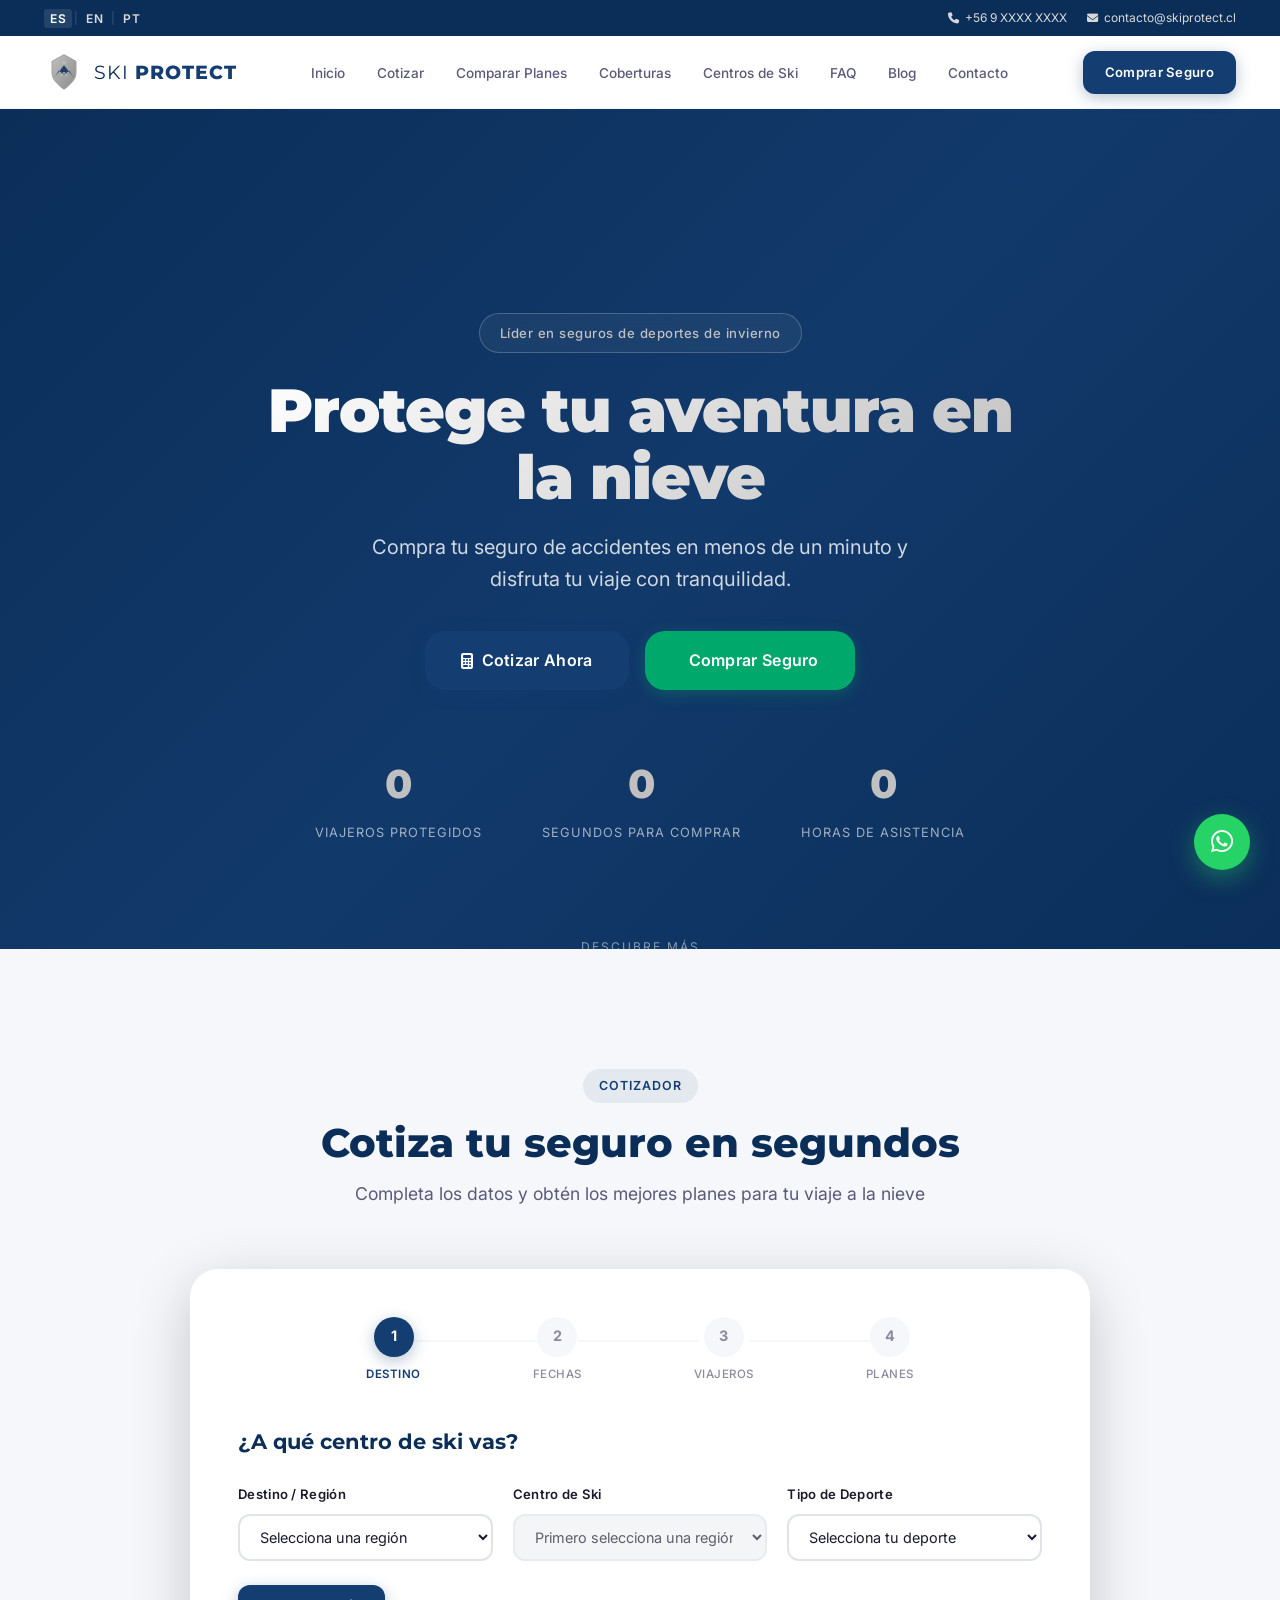
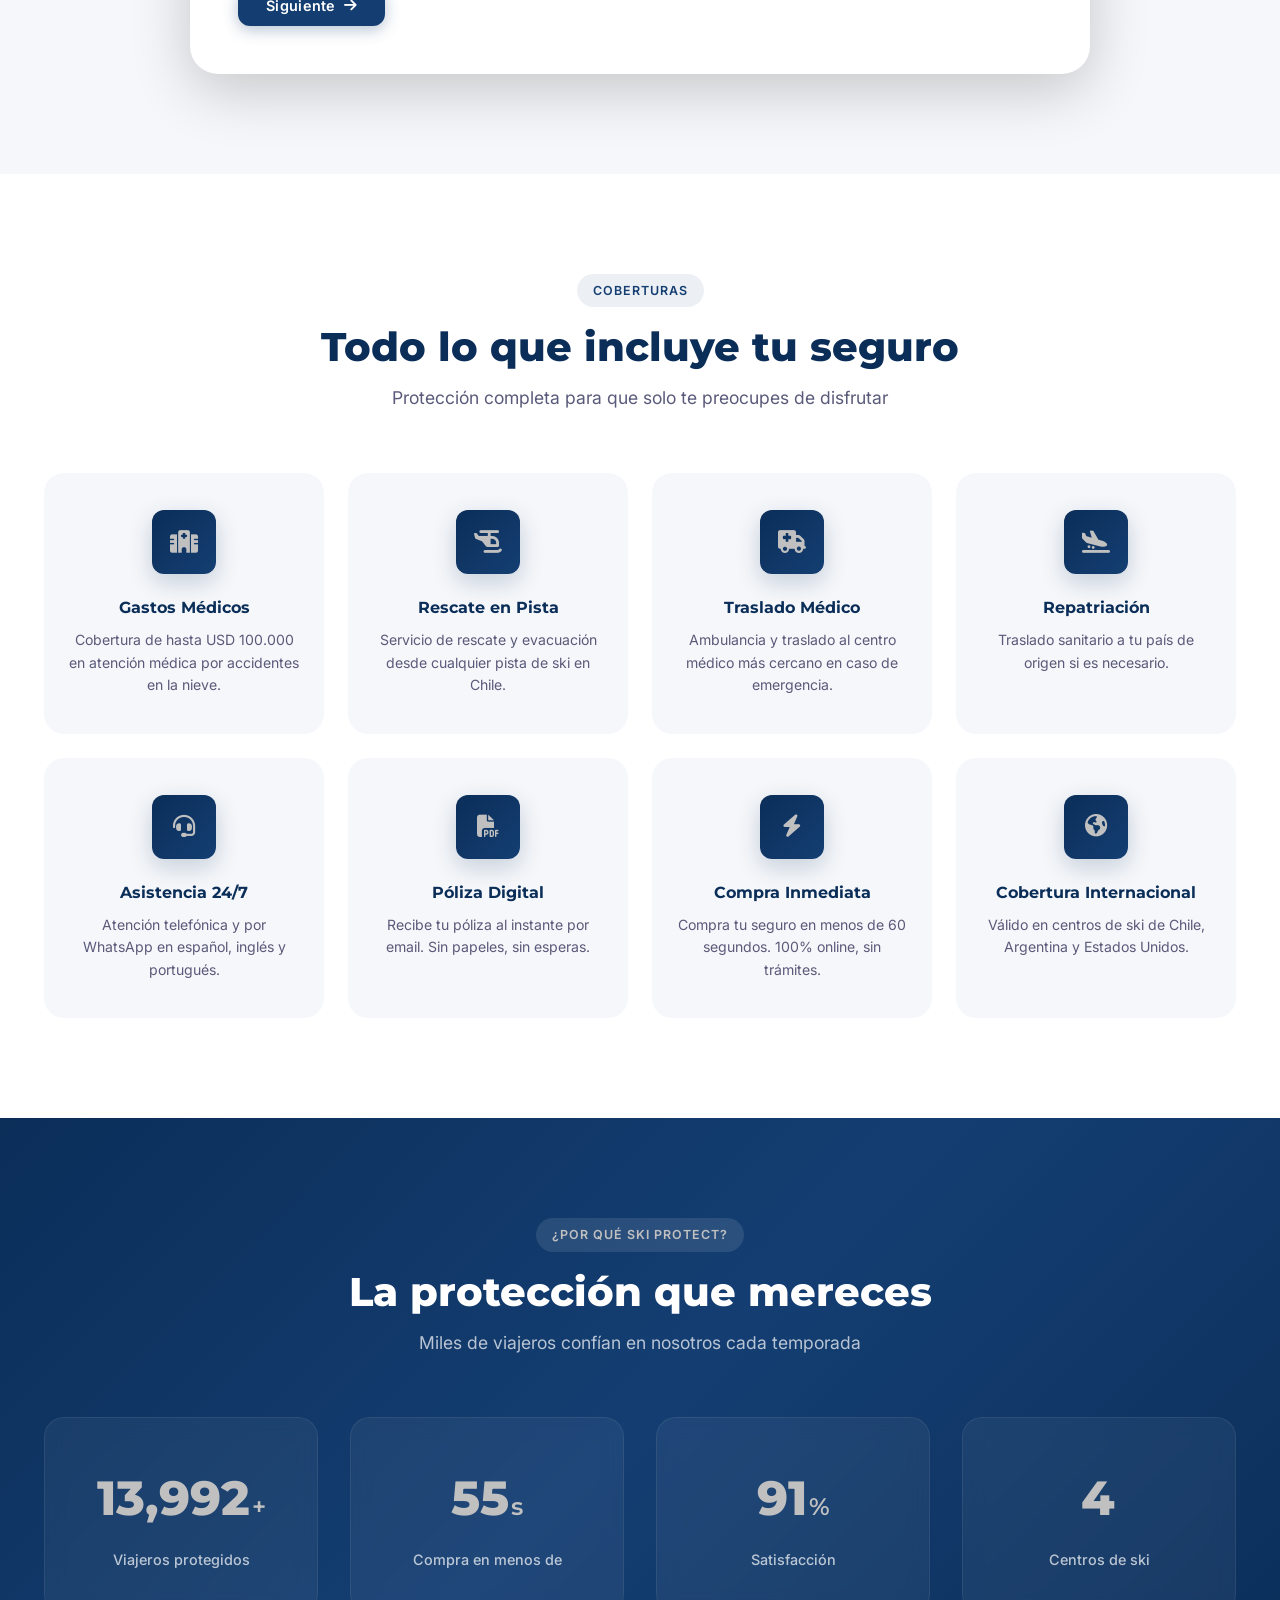
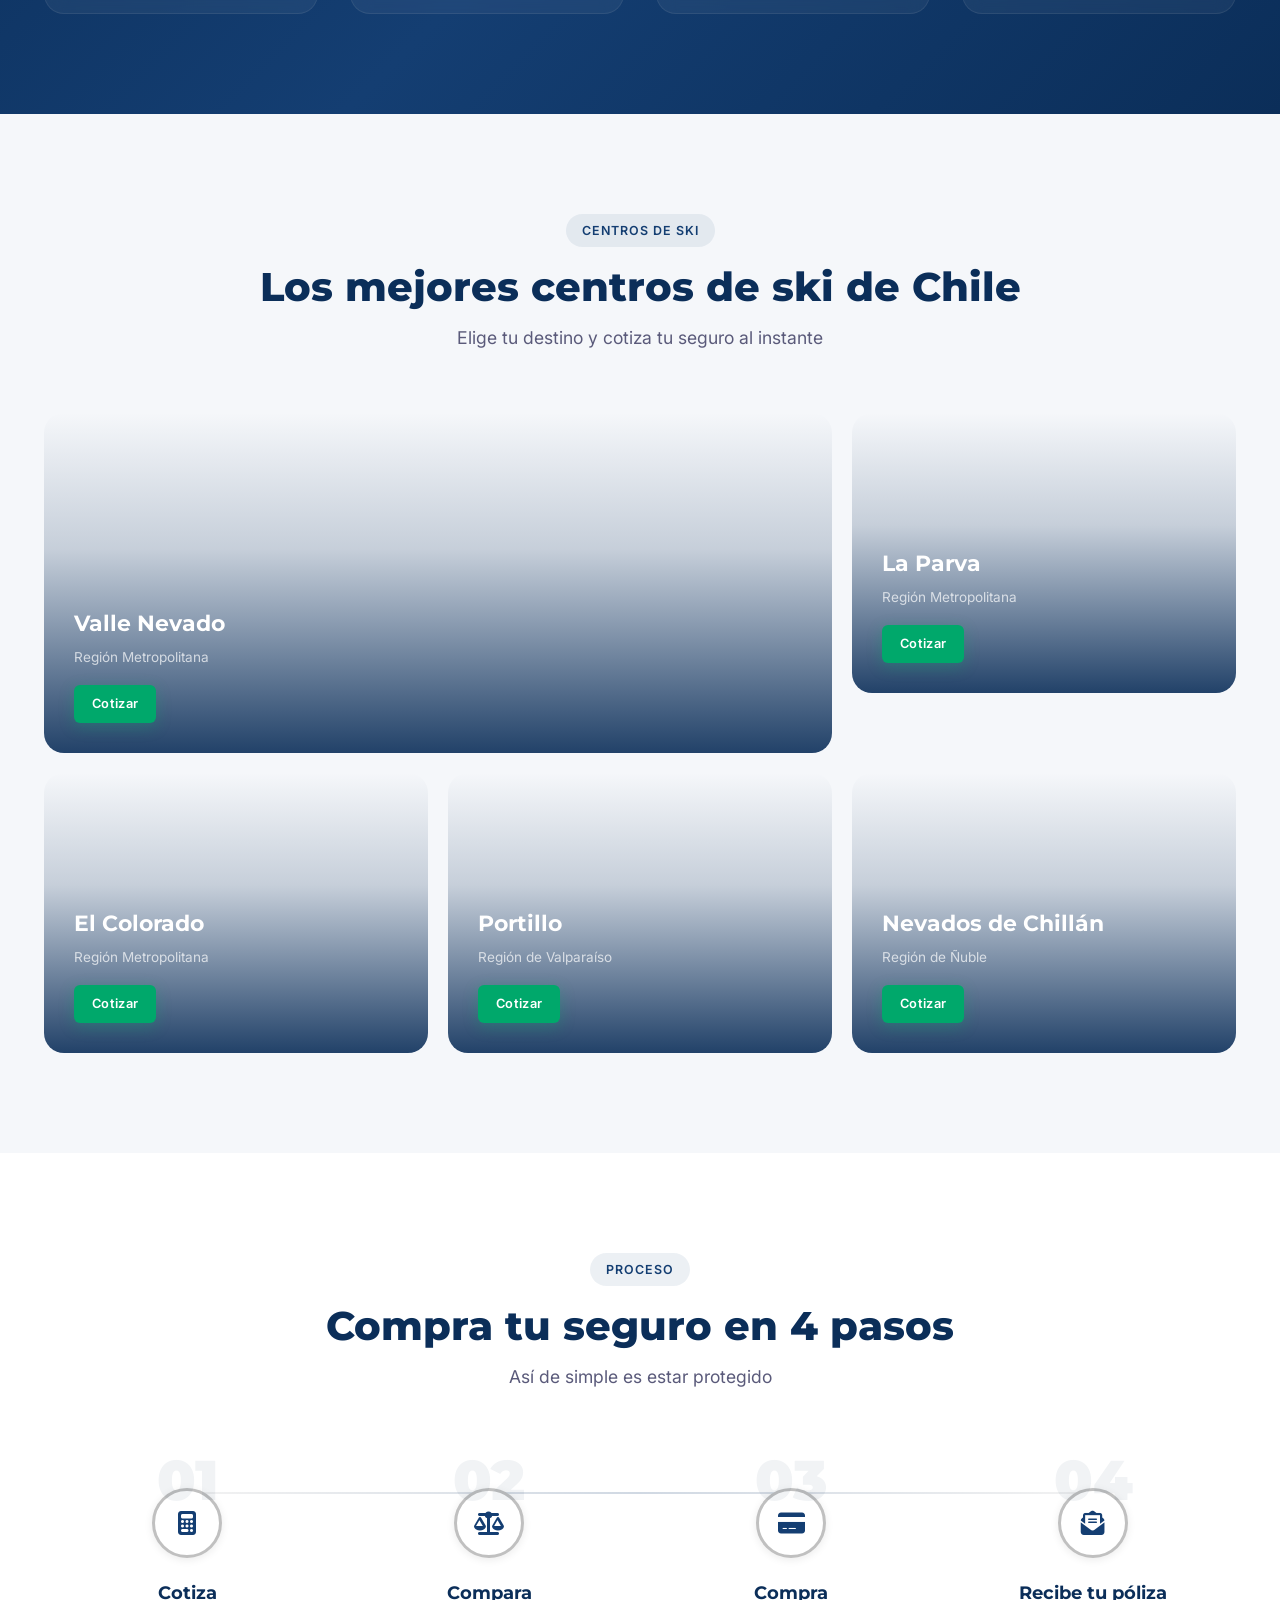
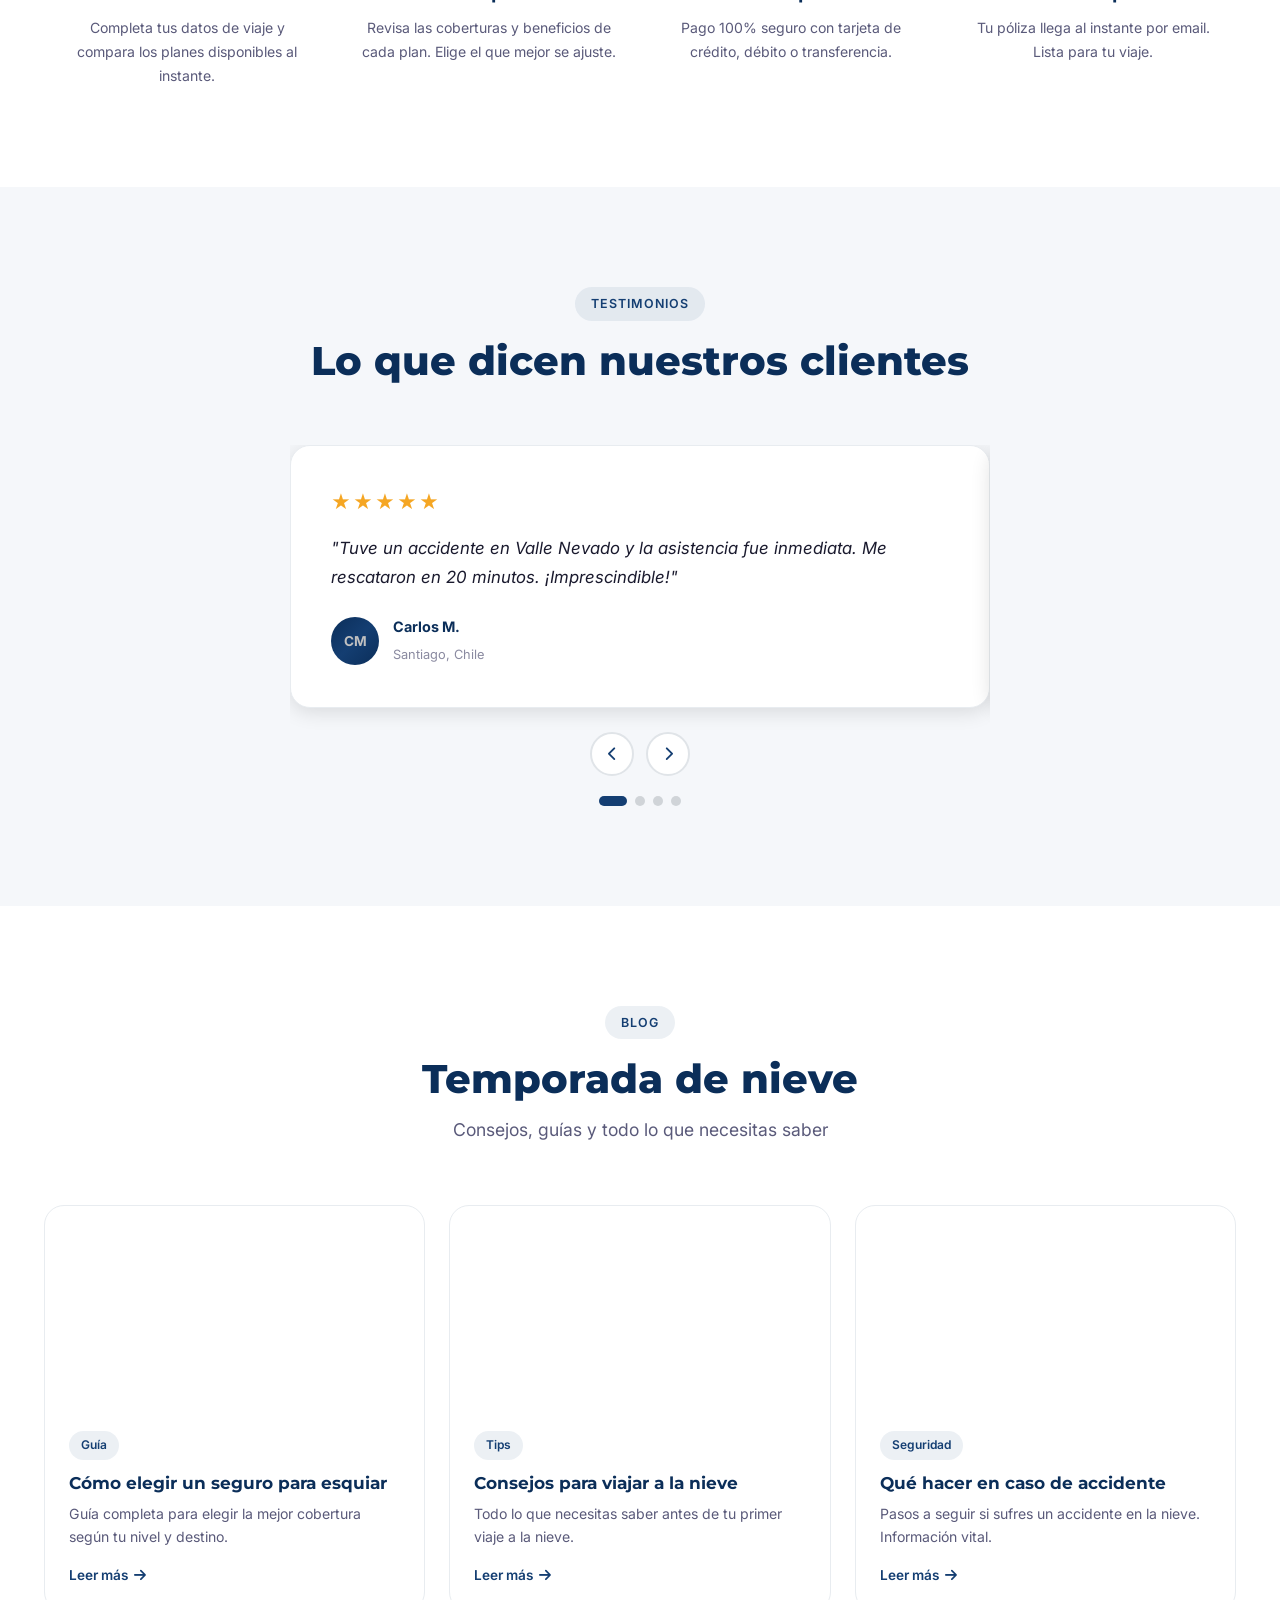
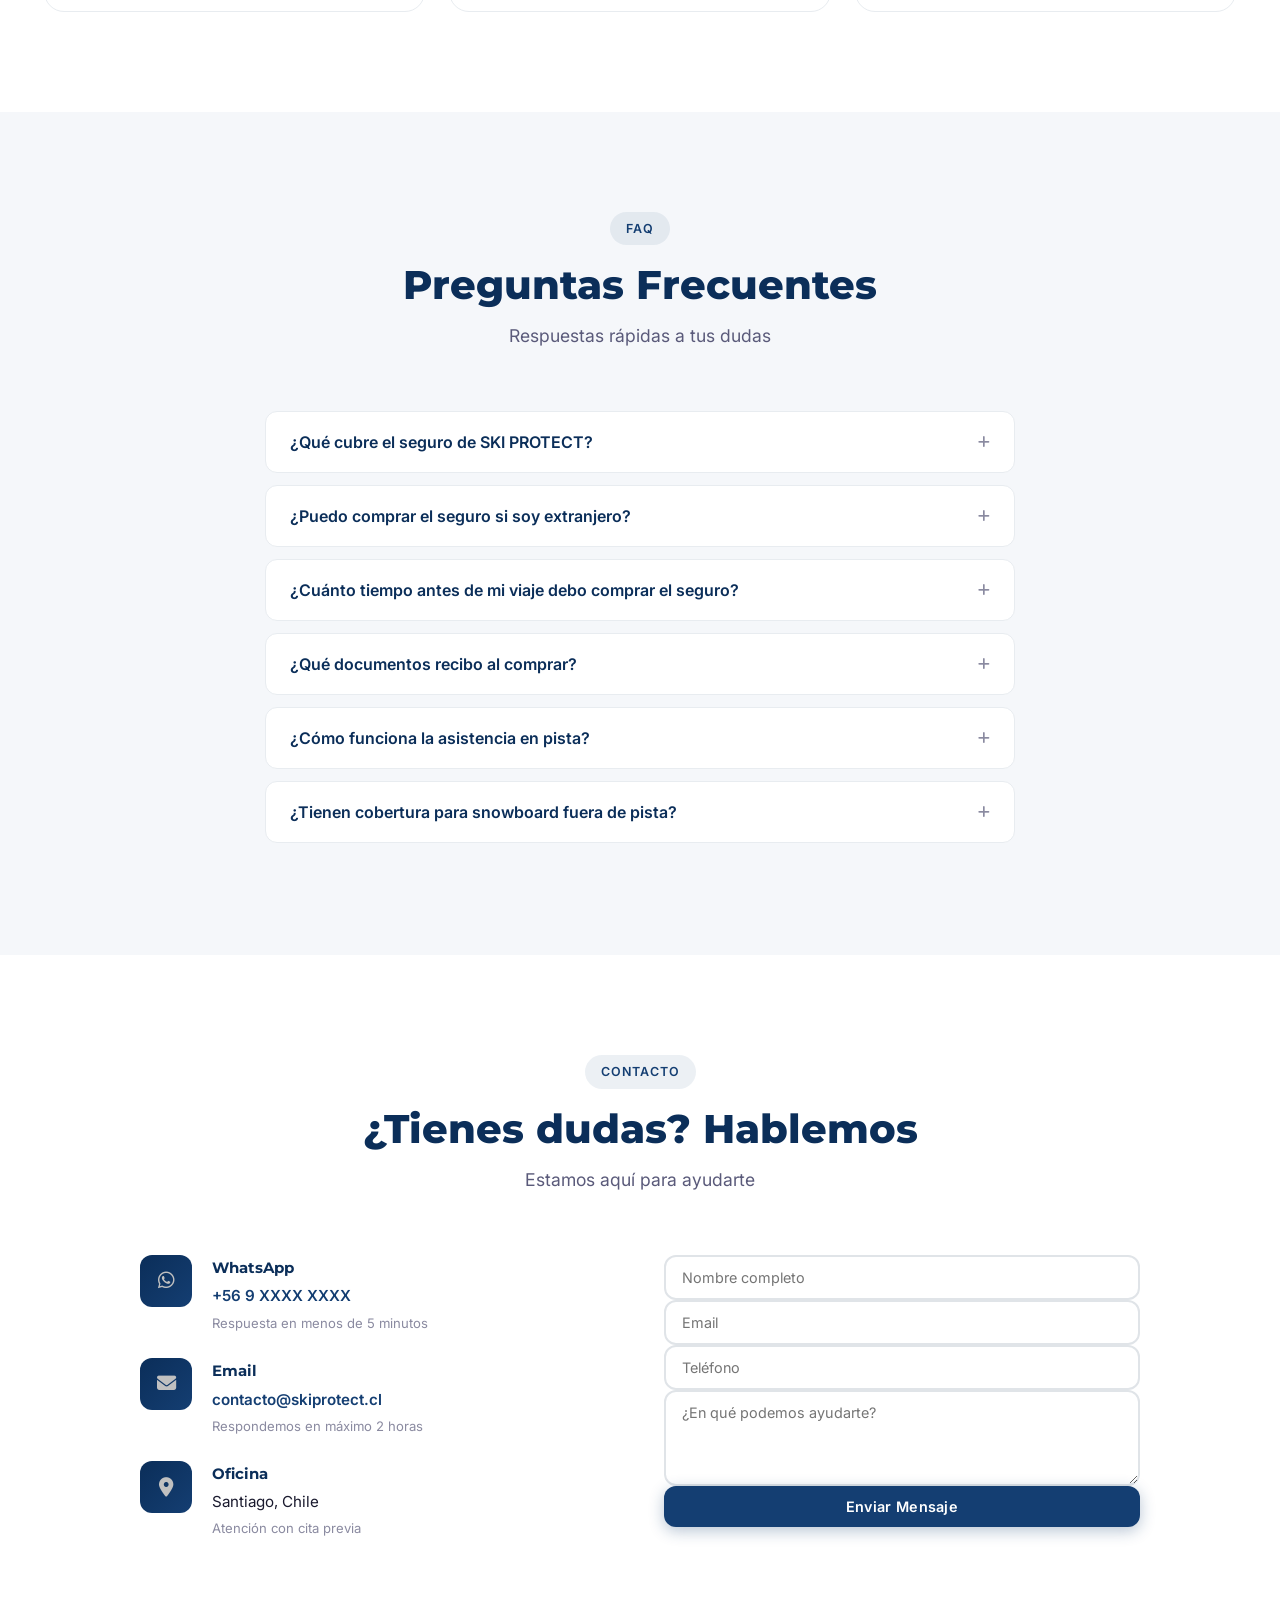
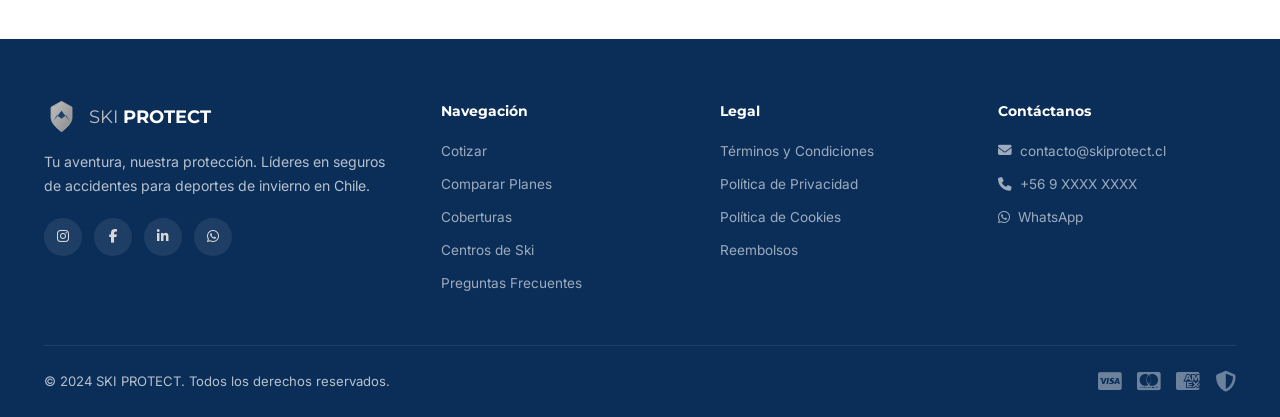
==== index.html @ bd0f8fd2 "SKI PROTECT - Sitio completo inicial" ====
<!DOCTYPE html>
<html lang="es">
<head>
    <meta charset="UTF-8">
    <meta name="viewport" content="width=device-width, initial-scale=1.0">
    <meta name="description" content="SKI PROTECT - Seguros de accidentes para deportes de invierno en Chile. Protege tu aventura en la nieve con la mejor cobertura. Compra en menos de un minuto.">
    <meta name="keywords" content="seguro ski chile, seguro deportes invierno, seguro valle nevado, seguro la parva, seguro portillo, snow insurance chile, ski insurance chile, travel insurance chile">
    <meta name="author" content="SKI PROTECT">
    <meta name="robots" content="index, follow">
    <meta property="og:title" content="SKI PROTECT - Seguros de Accidentes para Deportes de Invierno">
    <meta property="og:description" content="Compra tu seguro de accidentes en menos de un minuto. Cobertura internacional 24/7.">
    <meta property="og:type" content="website">
    <meta property="og:locale" content="es_CL">
    <meta name="twitter:card" content="summary_large_image">
    <title>SKI PROTECT | Seguros de Accidentes para Deportes de Invierno en Chile</title>
    <link rel="stylesheet" href="assets/css/style.css">
    <link rel="preconnect" href="https://fonts.googleapis.com">
    <link rel="preconnect" href="https://fonts.gstatic.com" crossorigin>
    <link href="https://fonts.googleapis.com/css2?family=Inter:wght@300;400;500;600;700;800;900&family=Montserrat:wght@400;500;600;700;800;900&display=swap" rel="stylesheet">
    <link rel="stylesheet" href="https://cdnjs.cloudflare.com/ajax/libs/font-awesome/6.4.0/css/all.min.css">
    <link rel="icon" type="image/svg+xml" href="assets/img/favicon.svg">
    <script type="application/ld+json">
    {
        "@context": "https://schema.org",
        "@type": "Organization",
        "name": "SKI PROTECT",
        "url": "https://skiprotect.cl",
        "logo": "https://skiprotect.cl/assets/img/logo.svg",
        "description": "Seguros de accidentes para deportes de invierno en Chile",
        "address": {
            "@type": "PostalAddress",
            "addressLocality": "Santiago",
            "addressCountry": "CL"
        },
        "contactPoint": {
            "@type": "ContactPoint",
            "telephone": "+56-9-XXXX-XXXX",
            "contactType": "customer service",
            "availableLanguage": ["Spanish", "English", "Portuguese"]
        }
    }
    </script>
</head>
<body>
    <!-- Language Selector -->
    <div class="lang-bar">
        <div class="container">
            <div class="lang-selector">
                <button class="lang-btn active" data-lang="es">ES</button>
                <span class="lang-divider">|</span>
                <button class="lang-btn" data-lang="en">EN</button>
                <span class="lang-divider">|</span>
                <button class="lang-btn" data-lang="pt">PT</button>
            </div>
            <div class="lang-bar-contact">
                <a href="tel:+569XXXXXXXX"><i class="fas fa-phone"></i> +56 9 XXXX XXXX</a>
                <a href="mailto:contacto@skiprotect.cl"><i class="fas fa-envelope"></i> contacto@skiprotect.cl</a>
            </div>
        </div>
    </div>

    <!-- Navigation -->
    <nav class="navbar" id="navbar">
        <div class="container nav-container">
            <a href="#home" class="nav-logo">
                <svg class="logo-icon" viewBox="0 0 60 60" width="40" height="40">
                    <defs>
                        <linearGradient id="shieldGrad" x1="0%" y1="0%" x2="100%" y2="100%">
                            <stop offset="0%" style="stop-color:#C0C0C0;stop-opacity:1"/>
                            <stop offset="100%" style="stop-color:#8A8A8A;stop-opacity:1"/>
                        </linearGradient>
                        <linearGradient id="mountainGrad" x1="0%" y1="100%" x2="0%" y2="0%">
                            <stop offset="0%" style="stop-color:#143E72;stop-opacity:1"/>
                            <stop offset="100%" style="stop-color:#0B2E59;stop-opacity:1"/>
                        </linearGradient>
                    </defs>
                    <path d="M30 4 L48 14 L48 32 C48 44 30 56 30 56 C30 56 12 44 12 32 L12 14 Z" fill="url(#shieldGrad)" stroke="#A0A0A0" stroke-width="1.5"/>
                    <path d="M16 38 L30 20 L44 38 L38 28 L30 34 L22 28 Z" fill="url(#mountainGrad)" opacity="0.9"/>
                    <path d="M26 36 L30 30 L34 36" fill="none" stroke="#C0C0C0" stroke-width="1.5" stroke-linecap="round"/>
                    <circle cx="30" cy="16" r="2.5" fill="#C0C0C0" opacity="0.8"/>
                </svg>
                <span class="logo-text">SKI <strong>PROTECT</strong></span>
            </a>
            <ul class="nav-links" id="navLinks">
                <li><a href="#home" class="nav-link active">Inicio</a></li>
                <li><a href="#cotizar" class="nav-link">Cotizar</a></li>
                <li><a href="#planes" class="nav-link">Comparar Planes</a></li>
                <li><a href="#coberturas" class="nav-link">Coberturas</a></li>
                <li><a href="#centros" class="nav-link">Centros de Ski</a></li>
                <li><a href="#faq" class="nav-link">FAQ</a></li>
                <li><a href="#blog" class="nav-link">Blog</a></li>
                <li><a href="#contacto" class="nav-link">Contacto</a></li>
            </ul>
            <a href="#cotizar" class="btn btn-primary btn-nav-cta">Comprar Seguro</a>
            <button class="mobile-toggle" id="mobileToggle" aria-label="Menú">
                <span></span><span></span><span></span>
            </button>
        </div>
    </nav>

    <!-- Hero Section -->
    <section id="home" class="hero">
        <video class="hero-video" autoplay muted loop playsinline poster="assets/img/hero-poster.jpg">
            <source src="assets/img/hero-skiing.mp4" type="video/mp4">
        </video>
        <div class="hero-overlay"></div>
        <div class="hero-content">
            <div class="container">
                <span class="hero-badge" data-translate="hero-badge">Líder en seguros de deportes de invierno</span>
                <h1 class="hero-title" data-translate="hero-title">Protege tu aventura en la nieve</h1>
                <p class="hero-subtitle" data-translate="hero-subtitle">Compra tu seguro de accidentes en menos de un minuto y disfruta tu viaje con tranquilidad.</p>
                <div class="hero-cta">
                    <a href="#cotizar" class="btn btn-primary btn-lg">
                        <i class="fas fa-calculator"></i> Cotizar Ahora
                    </a>
                    <a href="#cotizar" class="btn btn-accent btn-lg">
                        <i class="fas fa-shield-haltered"></i> Comprar Seguro
                    </a>
                </div>
                <div class="hero-stats">
                    <div class="hero-stat">
                        <span class="stat-number" data-count="15000">0</span>
                        <span class="stat-label">Viajeros protegidos</span>
                    </div>
                    <div class="hero-stat">
                        <span class="stat-number" data-count="60">0</span>
                        <span class="stat-label">Segundos para comprar</span>
                    </div>
                    <div class="hero-stat">
                        <span class="stat-number" data-count="24">0</span>
                        <span class="stat-label">Horas de asistencia</span>
                    </div>
                </div>
            </div>
        </div>
        <div class="hero-scroll">
            <span>Descubre más</span>
            <i class="fas fa-chevron-down"></i>
        </div>
    </section>

    <!-- Cotizador Section -->
    <section id="cotizar" class="section cotizador-section">
        <div class="container">
            <div class="section-header">
                <span class="section-badge" data-translate="cotizar-badge">Cotizador</span>
                <h2 class="section-title" data-translate="cotizar-title">Cotiza tu seguro en segundos</h2>
                <p class="section-subtitle" data-translate="cotizar-subtitle">Completa los datos y obtén los mejores planes para tu viaje a la nieve</p>
            </div>
            <div class="cotizador-card">
                <div class="cotizador-progress">
                    <div class="progress-step active" data-step="1">
                        <span class="step-number">1</span>
                        <span class="step-label">Destino</span>
                    </div>
                    <div class="progress-line"></div>
                    <div class="progress-step" data-step="2">
                        <span class="step-number">2</span>
                        <span class="step-label">Fechas</span>
                    </div>
                    <div class="progress-line"></div>
                    <div class="progress-step" data-step="3">
                        <span class="step-number">3</span>
                        <span class="step-label">Viajeros</span>
                    </div>
                    <div class="progress-line"></div>
                    <div class="progress-step" data-step="4">
                        <span class="step-number">4</span>
                        <span class="step-label">Planes</span>
                    </div>
                </div>
                <form id="cotizadorForm" class="cotizador-form">
                    <!-- Step 1: Destino -->
                    <div class="form-step active" id="step1">
                        <h3>¿A qué centro de ski vas?</h3>
                        <div class="form-grid">
                            <div class="form-group">
                                <label>Destino / Región</label>
                                <select id="destino" required>
                                    <option value="">Selecciona una región</option>
                                    <option value="metropolitana">Región Metropolitana</option>
                                    <option value="valparaiso">Región de Valparaíso</option>
                                    <option value="nuble">Región de Ñuble</option>
                                    <option value="araucania">Región de La Araucanía</option>
                                </select>
                            </div>
                            <div class="form-group">
                                <label>Centro de Ski</label>
                                <select id="centroSki" required disabled>
                                    <option value="">Primero selecciona una región</option>
                                </select>
                            </div>
                            <div class="form-group">
                                <label>Tipo de Deporte</label>
                                <select id="deporte" required>
                                    <option value="">Selecciona tu deporte</option>
                                    <option value="esqui">Esquí</option>
                                    <option value="snowboard">Snowboard</option>
                                    <option value="esqui-travesia">Esquí de Travesía</option>
                                    <option value="moto-nieve">Moto de Nieve</option>
                                    <option value="trineo">Trineo</option>
                                    <option value="senderismo-nieve">Senderismo en Nieve</option>
                                </select>
                            </div>
                        </div>
                        <button type="button" class="btn btn-primary form-next" data-next="2">Siguiente <i class="fas fa-arrow-right"></i></button>
                    </div>
                    <!-- Step 2: Fechas -->
                    <div class="form-step" id="step2">
                        <h3>¿Cuándo viajas?</h3>
                        <div class="form-grid">
                            <div class="form-group">
                                <label>Fecha de Inicio</label>
                                <input type="date" id="fechaInicio" required min="">
                            </div>
                            <div class="form-group">
                                <label>Fecha de Término</label>
                                <input type="date" id="fechaTermino" required min="">
                            </div>
                        </div>
                        <div class="form-buttons">
                            <button type="button" class="btn btn-outline form-prev" data-prev="1"><i class="fas fa-arrow-left"></i> Anterior</button>
                            <button type="button" class="btn btn-primary form-next" data-next="3">Siguiente <i class="fas fa-arrow-right"></i></button>
                        </div>
                    </div>
                    <!-- Step 3: Viajeros -->
                    <div class="form-step" id="step3">
                        <h3>¿Quiénes viajan?</h3>
                        <div class="form-grid">
                            <div class="form-group">
                                <label>Cantidad de Viajeros</label>
                                <select id="cantidadViajeros" required>
                                    <option value="">Selecciona</option>
                                    <option value="1">1 viajero</option>
                                    <option value="2">2 viajeros</option>
                                    <option value="3">3 viajeros</option>
                                    <option value="4">4 viajeros</option>
                                    <option value="5">5 viajeros</option>
                                </select>
                            </div>
                            <div class="form-group">
                                <label>Edad del viajero principal</label>
                                <input type="number" id="edad" min="1" max="99" placeholder="Ej: 35" required>
                            </div>
                            <div class="form-group">
                                <label>Nacionalidad</label>
                                <select id="nacionalidad" required>
                                    <option value="">Selecciona</option>
                                    <option value="chilena">Chilena</option>
                                    <option value="argentina">Argentina</option>
                                    <option value="brasilena">Brasileña</option>
                                    <option value="uruguaya">Uruguaya</option>
                                    <option value="peruana">Peruana</option>
                                    <option value="colombiana">Colombiana</option>
                                    <option value="estadounidense">Estadounidense</option>
                                    <option value="europea">Europea</option>
                                    <option value="otra">Otra</option>
                                </select>
                            </div>
                        </div>
                        <div class="form-buttons">
                            <button type="button" class="btn btn-outline form-prev" data-prev="2"><i class="fas fa-arrow-left"></i> Anterior</button>
                            <button type="button" class="btn btn-accent form-next" data-next="4" id="verPlanes">Ver Planes <i class="fas fa-search"></i></button>
                        </div>
                    </div>
                    <!-- Step 4: Resultados -->
                    <div class="form-step" id="step4">
                        <h3>Planes Disponibles</h3>
                        <div class="planes-grid" id="planesGrid">
                            <!-- Plan Básico -->
                            <div class="plan-card">
                                <div class="plan-header">
                                    <h4>Plan Básico</h4>
                                    <span class="plan-provider">Qualitas Assistance</span>
                                </div>
                                <div class="plan-price">
                                    <span class="price-amount">USD 45</span>
                                    <span class="price-period">/ persona</span>
                                </div>
                                <ul class="plan-features">
                                    <li><i class="fas fa-check"></i> Gastos médicos USD 15.000</li>
                                    <li><i class="fas fa-check"></i> Rescate en pista</li>
                                    <li><i class="fas fa-check"></i> Asistencia 24/7</li>
                                    <li><i class="fas fa-check"></i> Póliza digital</li>
                                    <li class="feature-disabled"><i class="fas fa-times"></i> Repatriación</li>
                                    <li class="feature-disabled"><i class="fas fa-times"></i> Cobertura internacional</li>
                                </ul>
                                <button class="btn btn-primary btn-block">Comprar Ahora</button>
                            </div>
                            <!-- Plan Premium -->
                            <div class="plan-card plan-recommended">
                                <span class="plan-badge">Más Popular</span>
                                <div class="plan-header">
                                    <h4>Plan Premium</h4>
                                    <span class="plan-provider">Qualitas Assistance</span>
                                </div>
                                <div class="plan-price">
                                    <span class="price-amount">USD 75</span>
                                    <span class="price-period">/ persona</span>
                                </div>
                                <ul class="plan-features">
                                    <li><i class="fas fa-check"></i> Gastos médicos USD 50.000</li>
                                    <li><i class="fas fa-check"></i> Rescate en pista</li>
                                    <li><i class="fas fa-check"></i> Traslado médico</li>
                                    <li><i class="fas fa-check"></i> Repatriación</li>
                                    <li><i class="fas fa-check"></i> Asistencia 24/7</li>
                                    <li><i class="fas fa-check"></i> Póliza digital</li>
                                    <li><i class="fas fa-check"></i> Cobertura internacional</li>
                                </ul>
                                <button class="btn btn-accent btn-block">Comprar Ahora</button>
                            </div>
                            <!-- Plan Total -->
                            <div class="plan-card">
                                <div class="plan-header">
                                    <h4>Plan Total</h4>
                                    <span class="plan-provider">Obredom</span>
                                </div>
                                <div class="plan-price">
                                    <span class="price-amount">USD 120</span>
                                    <span class="price-period">/ persona</span>
                                </div>
                                <ul class="plan-features">
                                    <li><i class="fas fa-check"></i> Gastos médicos USD 100.000</li>
                                    <li><i class="fas fa-check"></i> Rescate en pista</li>
                                    <li><i class="fas fa-check"></i> Traslado médico</li>
                                    <li><i class="fas fa-check"></i> Repatriación</li>
                                    <li><i class="fas fa-check"></i> Asistencia 24/7</li>
                                    <li><i class="fas fa-check"></i> Póliza digital</li>
                                    <li><i class="fas fa-check"></i> Cobertura internacional</li>
                                    <li><i class="fas fa-check"></i> Cancelación de viaje</li>
                                </ul>
                                <button class="btn btn-primary btn-block">Comprar Ahora</button>
                            </div>
                        </div>
                        <div class="form-buttons">
                            <button type="button" class="btn btn-outline form-prev" data-prev="3"><i class="fas fa-arrow-left"></i> Modificar búsqueda</button>
                        </div>
                    </div>
                </form>
            </div>
        </div>
    </section>

    <!-- Beneficios / Coberturas -->
    <section id="coberturas" class="section coberturas-section">
        <div class="container">
            <div class="section-header">
                <span class="section-badge" data-translate="coberturas-badge">Coberturas</span>
                <h2 class="section-title" data-translate="coberturas-title">Todo lo que incluye tu seguro</h2>
                <p class="section-subtitle" data-translate="coberturas-subtitle">Protección completa para que solo te preocupes de disfrutar</p>
            </div>
            <div class="beneficios-grid">
                <div class="beneficio-card">
                    <div class="beneficio-icon"><i class="fas fa-hospital"></i></div>
                    <h4>Gastos Médicos</h4>
                    <p>Cobertura de hasta USD 100.000 en atención médica por accidentes en la nieve.</p>
                </div>
                <div class="beneficio-card">
                    <div class="beneficio-icon"><i class="fas fa-helicopter"></i></div>
                    <h4>Rescate en Pista</h4>
                    <p>Servicio de rescate y evacuación desde cualquier pista de ski en Chile.</p>
                </div>
                <div class="beneficio-card">
                    <div class="beneficio-icon"><i class="fas fa-ambulance"></i></div>
                    <h4>Traslado Médico</h4>
                    <p>Ambulancia y traslado al centro médico más cercano en caso de emergencia.</p>
                </div>
                <div class="beneficio-card">
                    <div class="beneficio-icon"><i class="fas fa-plane-arrival"></i></div>
                    <h4>Repatriación</h4>
                    <p>Traslado sanitario a tu país de origen si es necesario.</p>
                </div>
                <div class="beneficio-card">
                    <div class="beneficio-icon"><i class="fas fa-headset"></i></div>
                    <h4>Asistencia 24/7</h4>
                    <p>Atención telefónica y por WhatsApp en español, inglés y portugués.</p>
                </div>
                <div class="beneficio-card">
                    <div class="beneficio-icon"><i class="fas fa-file-pdf"></i></div>
                    <h4>Póliza Digital</h4>
                    <p>Recibe tu póliza al instante por email. Sin papeles, sin esperas.</p>
                </div>
                <div class="beneficio-card">
                    <div class="beneficio-icon"><i class="fas fa-bolt"></i></div>
                    <h4>Compra Inmediata</h4>
                    <p>Compra tu seguro en menos de 60 segundos. 100% online, sin trámites.</p>
                </div>
                <div class="beneficio-card">
                    <div class="beneficio-icon"><i class="fas fa-globe-americas"></i></div>
                    <h4>Cobertura Internacional</h4>
                    <p>Válido en centros de ski de Chile, Argentina y Estados Unidos.</p>
                </div>
            </div>
        </div>
    </section>

    <!-- ¿Por qué elegir SKI PROTECT? -->
    <section class="section why-section">
        <div class="container">
            <div class="section-header">
                <span class="section-badge">¿Por qué SKI PROTECT?</span>
                <h2 class="section-title">La protección que mereces</h2>
                <p class="section-subtitle">Miles de viajeros confían en nosotros cada temporada</p>
            </div>
            <div class="why-grid">
                <div class="why-card">
                    <div class="why-number">
                        <span class="counter" data-target="15000">0</span>
                        <span class="counter-suffix">+</span>
                    </div>
                    <p>Viajeros protegidos</p>
                </div>
                <div class="why-card">
                    <div class="why-number">
                        <span class="counter" data-target="60">0</span>
                        <span class="counter-suffix">s</span>
                    </div>
                    <p>Compra en menos de</p>
                </div>
                <div class="why-card">
                    <div class="why-number">
                        <span class="counter" data-target="98">0</span>
                        <span class="counter-suffix">%</span>
                    </div>
                    <p>Satisfacción</p>
                </div>
                <div class="why-card">
                    <div class="why-number">
                        <span class="counter" data-target="5">0</span>
                        <span class="counter-suffix"></span>
                    </div>
                    <p>Centros de ski</p>
                </div>
            </div>
        </div>
    </section>

    <!-- Centros de Ski -->
    <section id="centros" class="section centros-section">
        <div class="container">
            <div class="section-header">
                <span class="section-badge">Centros de Ski</span>
                <h2 class="section-title">Los mejores centros de ski de Chile</h2>
                <p class="section-subtitle">Elige tu destino y cotiza tu seguro al instante</p>
            </div>
            <div class="centros-grid">
                <div class="centro-card" style="background-image: url('https://images.unsplash.com/photo-1551698618-1dfe5d97d256?w=600&q=80')">
                    <div class="centro-overlay"></div>
                    <div class="centro-content">
                        <h3>Valle Nevado</h3>
                        <p>Región Metropolitana</p>
                        <a href="#cotizar" class="btn btn-sm btn-accent" onclick="selectCentro('Valle Nevado')">Cotizar</a>
                    </div>
                </div>
                <div class="centro-card" style="background-image: url('https://images.unsplash.com/photo-1605540436563-5bca919ae766?w=600&q=80')">
                    <div class="centro-overlay"></div>
                    <div class="centro-content">
                        <h3>La Parva</h3>
                        <p>Región Metropolitana</p>
                        <a href="#cotizar" class="btn btn-sm btn-accent" onclick="selectCentro('La Parva')">Cotizar</a>
                    </div>
                </div>
                <div class="centro-card" style="background-image: url('https://images.unsplash.com/photo-1516541196182-6bdb0516ed27?w=600&q=80')">
                    <div class="centro-overlay"></div>
                    <div class="centro-content">
                        <h3>El Colorado</h3>
                        <p>Región Metropolitana</p>
                        <a href="#cotizar" class="btn btn-sm btn-accent" onclick="selectCentro('El Colorado')">Cotizar</a>
                    </div>
                </div>
                <div class="centro-card" style="background-image: url('https://images.unsplash.com/photo-1522053550445-b82531b54a8d?w=600&q=80')">
                    <div class="centro-overlay"></div>
                    <div class="centro-content">
                        <h3>Portillo</h3>
                        <p>Región de Valparaíso</p>
                        <a href="#cotizar" class="btn btn-sm btn-accent" onclick="selectCentro('Portillo')">Cotizar</a>
                    </div>
                </div>
                <div class="centro-card" style="background-image: url('https://images.unsplash.com/photo-1470071459604-3b5ec3a7fe05?w=600&q=80')">
                    <div class="centro-overlay"></div>
                    <div class="centro-content">
                        <h3>Nevados de Chillán</h3>
                        <p>Región de Ñuble</p>
                        <a href="#cotizar" class="btn btn-sm btn-accent" onclick="selectCentro('Nevados de Chillán')">Cotizar</a>
                    </div>
                </div>
            </div>
        </div>
    </section>

    <!-- Proceso de Compra -->
    <section class="section proceso-section">
        <div class="container">
            <div class="section-header">
                <span class="section-badge">Proceso</span>
                <h2 class="section-title">Compra tu seguro en 4 pasos</h2>
                <p class="section-subtitle">Así de simple es estar protegido</p>
            </div>
            <div class="proceso-grid">
                <div class="proceso-step">
                    <div class="proceso-numero">01</div>
                    <div class="proceso-icon"><i class="fas fa-calculator"></i></div>
                    <h4>Cotiza</h4>
                    <p>Completa tus datos de viaje y compara los planes disponibles al instante.</p>
                </div>
                <div class="proceso-step">
                    <div class="proceso-numero">02</div>
                    <div class="proceso-icon"><i class="fas fa-balance-scale"></i></div>
                    <h4>Compara</h4>
                    <p>Revisa las coberturas y beneficios de cada plan. Elige el que mejor se ajuste.</p>
                </div>
                <div class="proceso-step">
                    <div class="proceso-numero">03</div>
                    <div class="proceso-icon"><i class="fas fa-credit-card"></i></div>
                    <h4>Compra</h4>
                    <p>Pago 100% seguro con tarjeta de crédito, débito o transferencia.</p>
                </div>
                <div class="proceso-step">
                    <div class="proceso-numero">04</div>
                    <div class="proceso-icon"><i class="fas fa-envelope-open-text"></i></div>
                    <h4>Recibe tu póliza</h4>
                    <p>Tu póliza llega al instante por email. Lista para tu viaje.</p>
                </div>
            </div>
        </div>
    </section>

    <!-- Testimonios -->
    <section class="section testimonios-section">
        <div class="container">
            <div class="section-header">
                <span class="section-badge">Testimonios</span>
                <h2 class="section-title">Lo que dicen nuestros clientes</h2>
            </div>
            <div class="testimonios-carousel" id="testimoniosCarousel">
                <div class="testimonios-track" id="testimoniosTrack">
                    <div class="testimonio-card">
                        <div class="testimonio-stars">★★★★★</div>
                        <p>"Tuve un accidente en Valle Nevado y la asistencia fue inmediata. Me rescataron en 20 minutos. ¡Imprescindible!"</p>
                        <div class="testimonio-author">
                            <div class="testimonio-avatar">CM</div>
                            <div>
                                <strong>Carlos M.</strong>
                                <span>Santiago, Chile</span>
                            </div>
                        </div>
                    </div>
                    <div class="testimonio-card">
                        <div class="testimonio-stars">★★★★★</div>
                        <p>"Compré el seguro para mi familia desde Brasil. Todo online, rapidísimo. La tranquilidad no tiene precio."</p>
                        <div class="testimonio-author">
                            <div class="testimonio-avatar">RS</div>
                            <div>
                                <strong>Rafael S.</strong>
                                <span>São Paulo, Brasil</span>
                            </div>
                        </div>
                    </div>
                    <div class="testimonio-card">
                        <div class="testimonio-stars">★★★★★</div>
                        <p>"Llevo 3 temporadas con SKI PROTECT. Excelente servicio y los precios son muy convenientes."</p>
                        <div class="testimonio-author">
                            <div class="testimonio-avatar">AG</div>
                            <div>
                                <strong>Ana G.</strong>
                                <span>Buenos Aires, Argentina</span>
                            </div>
                        </div>
                    </div>
                    <div class="testimonio-card">
                        <div class="testimonio-stars">★★★★★</div>
                        <p>"Viajé desde Estados Unidos a Portillo. El seguro cubrió todo sin problemas. 100% recomendado."</p>
                        <div class="testimonio-author">
                            <div class="testimonio-avatar">JW</div>
                            <div>
                                <strong>James W.</strong>
                                <span>Denver, USA</span>
                            </div>
                        </div>
                    </div>
                </div>
                <div class="carousel-controls">
                    <button class="carousel-btn prev" id="testPrev"><i class="fas fa-chevron-left"></i></button>
                    <button class="carousel-btn next" id="testNext"><i class="fas fa-chevron-right"></i></button>
                </div>
                <div class="carousel-dots" id="testDots"></div>
            </div>
        </div>
    </section>

    <!-- Blog -->
    <section id="blog" class="section blog-section">
        <div class="container">
            <div class="section-header">
                <span class="section-badge">Blog</span>
                <h2 class="section-title">Temporada de nieve</h2>
                <p class="section-subtitle">Consejos, guías y todo lo que necesitas saber</p>
            </div>
            <div class="blog-grid">
                <article class="blog-card">
                    <div class="blog-image" style="background-image: url('https://images.unsplash.com/photo-1522053550445-b82531b54a8d?w=500&q=80')"></div>
                    <div class="blog-content">
                        <span class="blog-category">Guía</span>
                        <h4>Cómo elegir un seguro para esquiar</h4>
                        <p>Guía completa para elegir la mejor cobertura según tu nivel y destino.</p>
                        <a href="#" class="blog-link">Leer más <i class="fas fa-arrow-right"></i></a>
                    </div>
                </article>
                <article class="blog-card">
                    <div class="blog-image" style="background-image: url('https://images.unsplash.com/photo-1516541196182-6bdb0516ed27?w=500&q=80')"></div>
                    <div class="blog-content">
                        <span class="blog-category">Tips</span>
                        <h4>Consejos para viajar a la nieve</h4>
                        <p>Todo lo que necesitas saber antes de tu primer viaje a la nieve.</p>
                        <a href="#" class="blog-link">Leer más <i class="fas fa-arrow-right"></i></a>
                    </div>
                </article>
                <article class="blog-card">
                    <div class="blog-image" style="background-image: url('https://images.unsplash.com/photo-1551698618-1dfe5d97d256?w=500&q=80')"></div>
                    <div class="blog-content">
                        <span class="blog-category">Seguridad</span>
                        <h4>Qué hacer en caso de accidente</h4>
                        <p>Pasos a seguir si sufres un accidente en la nieve. Información vital.</p>
                        <a href="#" class="blog-link">Leer más <i class="fas fa-arrow-right"></i></a>
                    </div>
                </article>
            </div>
        </div>
    </section>

    <!-- FAQ -->
    <section id="faq" class="section faq-section">
        <div class="container">
            <div class="section-header">
                <span class="section-badge">FAQ</span>
                <h2 class="section-title">Preguntas Frecuentes</h2>
                <p class="section-subtitle">Respuestas rápidas a tus dudas</p>
            </div>
            <div class="faq-list">
                <div class="faq-item">
                    <button class="faq-question">
                        ¿Qué cubre el seguro de SKI PROTECT?
                        <i class="fas fa-plus"></i>
                    </button>
                    <div class="faq-answer">
                        <p>Cubre accidentes ocurridos durante la práctica de deportes de invierno: gastos médicos, rescate en pista, traslado médico, repatriación y asistencia 24/7. La cobertura específica depende del plan que elijas.</p>
                    </div>
                </div>
                <div class="faq-item">
                    <button class="faq-question">
                        ¿Puedo comprar el seguro si soy extranjero?
                        <i class="fas fa-plus"></i>
                    </button>
                    <div class="faq-answer">
                        <p>¡Sí! SKI PROTECT está disponible para viajeros de cualquier nacionalidad que visiten Chile. Contamos con atención en español, inglés y portugués.</p>
                    </div>
                </div>
                <div class="faq-item">
                    <button class="faq-question">
                        ¿Cuánto tiempo antes de mi viaje debo comprar el seguro?
                        <i class="fas fa-plus"></i>
                    </button>
                    <div class="faq-answer">
                        <p>Puedes comprarlo hasta el mismo día de tu viaje. La póliza se emite al instante y llega a tu correo en segundos.</p>
                    </div>
                </div>
                <div class="faq-item">
                    <button class="faq-question">
                        ¿Qué documentos recibo al comprar?
                        <i class="fas fa-plus"></i>
                    </button>
                    <div class="faq-answer">
                        <p>Recibes tu póliza digital en PDF con todos los detalles de cobertura, números de asistencia y condiciones del seguro.</p>
                    </div>
                </div>
                <div class="faq-item">
                    <button class="faq-question">
                        ¿Cómo funciona la asistencia en pista?
                        <i class="fas fa-plus"></i>
                    </button>
                    <div class="faq-answer">
                        <p>Solo debes llamar a nuestro número de emergencia 24/7. Coordinamos el rescate con la patrulla del centro de ski y la atención médica necesaria.</p>
                    </div>
                </div>
                <div class="faq-item">
                    <button class="faq-question">
                        ¿Tienen cobertura para snowboard fuera de pista?
                        <i class="fas fa-plus"></i>
                    </button>
                    <div class="faq-answer">
                        <p>El Plan Total incluye cobertura para esquí y snowboard fuera de pista. Los planes Básico y Premium cubren solo dentro de pistas autorizadas.</p>
                    </div>
                </div>
            </div>
        </div>
    </section>

    <!-- Contacto -->
    <section id="contacto" class="section contacto-section">
        <div class="container">
            <div class="section-header">
                <span class="section-badge">Contacto</span>
                <h2 class="section-title">¿Tienes dudas? Hablemos</h2>
                <p class="section-subtitle">Estamos aquí para ayudarte</p>
            </div>
            <div class="contacto-grid">
                <div class="contacto-info">
                    <div class="contacto-item">
                        <div class="contacto-icon"><i class="fab fa-whatsapp"></i></div>
                        <div>
                            <h4>WhatsApp</h4>
                            <a href="https://wa.me/569XXXXXXXX" target="_blank">+56 9 XXXX XXXX</a>
                            <span>Respuesta en menos de 5 minutos</span>
                        </div>
                    </div>
                    <div class="contacto-item">
                        <div class="contacto-icon"><i class="fas fa-envelope"></i></div>
                        <div>
                            <h4>Email</h4>
                            <a href="mailto:contacto@skiprotect.cl">contacto@skiprotect.cl</a>
                            <span>Respondemos en máximo 2 horas</span>
                        </div>
                    </div>
                    <div class="contacto-item">
                        <div class="contacto-icon"><i class="fas fa-map-marker-alt"></i></div>
                        <div>
                            <h4>Oficina</h4>
                            <p>Santiago, Chile</p>
                            <span>Atención con cita previa</span>
                        </div>
                    </div>
                </div>
                <form class="contacto-form" id="contactoForm">
                    <div class="form-group">
                        <input type="text" placeholder="Nombre completo" required>
                    </div>
                    <div class="form-group">
                        <input type="email" placeholder="Email" required>
                    </div>
                    <div class="form-group">
                        <input type="tel" placeholder="Teléfono">
                    </div>
                    <div class="form-group">
                        <textarea placeholder="¿En qué podemos ayudarte?" rows="4" required></textarea>
                    </div>
                    <button type="submit" class="btn btn-primary btn-block">Enviar Mensaje</button>
                </form>
            </div>
        </div>
    </section>

    <!-- Footer -->
    <footer class="footer">
        <div class="container">
            <div class="footer-grid">
                <div class="footer-brand">
                    <div class="footer-logo">
                        <svg class="logo-icon" viewBox="0 0 60 60" width="35" height="35">
                            <path d="M30 4 L48 14 L48 32 C48 44 30 56 30 56 C30 56 12 44 12 32 L12 14 Z" fill="url(#shieldGrad)" stroke="#A0A0A0" stroke-width="1.5"/>
                            <path d="M16 38 L30 20 L44 38 L38 28 L30 34 L22 28 Z" fill="url(#mountainGrad)" opacity="0.9"/>
                        </svg>
                        <span>SKI <strong>PROTECT</strong></span>
                    </div>
                    <p>Tu aventura, nuestra protección. Líderes en seguros de accidentes para deportes de invierno en Chile.</p>
                    <div class="footer-social">
                        <a href="#" aria-label="Instagram"><i class="fab fa-instagram"></i></a>
                        <a href="#" aria-label="Facebook"><i class="fab fa-facebook-f"></i></a>
                        <a href="#" aria-label="LinkedIn"><i class="fab fa-linkedin-in"></i></a>
                        <a href="#" aria-label="WhatsApp"><i class="fab fa-whatsapp"></i></a>
                    </div>
                </div>
                <div class="footer-links">
                    <h4>Navegación</h4>
                    <ul>
                        <li><a href="#cotizar">Cotizar</a></li>
                        <li><a href="#planes">Comparar Planes</a></li>
                        <li><a href="#coberturas">Coberturas</a></li>
                        <li><a href="#centros">Centros de Ski</a></li>
                        <li><a href="#faq">Preguntas Frecuentes</a></li>
                    </ul>
                </div>
                <div class="footer-links">
                    <h4>Legal</h4>
                    <ul>
                        <li><a href="#">Términos y Condiciones</a></li>
                        <li><a href="#">Política de Privacidad</a></li>
                        <li><a href="#">Política de Cookies</a></li>
                        <li><a href="#">Reembolsos</a></li>
                    </ul>
                </div>
                <div class="footer-links">
                    <h4>Contáctanos</h4>
                    <ul>
                        <li><a href="mailto:contacto@skiprotect.cl"><i class="fas fa-envelope"></i> contacto@skiprotect.cl</a></li>
                        <li><a href="tel:+569XXXXXXXX"><i class="fas fa-phone"></i> +56 9 XXXX XXXX</a></li>
                        <li><a href="https://wa.me/569XXXXXXXX" target="_blank"><i class="fab fa-whatsapp"></i> WhatsApp</a></li>
                    </ul>
                </div>
            </div>
            <div class="footer-bottom">
                <p>&copy; 2024 SKI PROTECT. Todos los derechos reservados.</p>
                <div class="footer-pagos">
                    <i class="fab fa-cc-visa"></i>
                    <i class="fab fa-cc-mastercard"></i>
                    <i class="fab fa-cc-amex"></i>
                    <i class="fas fa-shield-alt"></i>
                </div>
            </div>
        </div>
    </footer>

    <!-- WhatsApp Floating Button -->
    <a href="https://wa.me/569XXXXXXXX" class="whatsapp-float" target="_blank" aria-label="WhatsApp">
        <i class="fab fa-whatsapp"></i>
    </a>

    <!-- Scripts -->
    <script src="assets/js/main.js"></script>

    <!-- Google Analytics -->
    <script async src="https://www.googletagmanager.com/gtag/js?id=G-XXXXXXXXXX"></script>
    <script>
        window.dataLayer = window.dataLayer || [];
        function gtag(){dataLayer.push(arguments);}
        gtag('js', new Date());
        gtag('config', 'G-XXXXXXXXXX');
    </script>
</body>
</html>
---- assets/css/style.css ----
/* ============================================================
   SKI PROTECT - Premium Ski Insurance Platform
   Main Stylesheet
   ============================================================ */

/* ─── CSS Custom Properties ─── */
:root {
    /* Colors */
    --navy-dark: #0B2E59;
    --navy-medium: #143E72;
    --navy-light: #1A508C;
    --silver: #C0C0C0;
    --silver-light: #D8D8D8;
    --silver-dark: #8A8A8A;
    --gray-bg: #F5F7FA;
    --white: #FFFFFF;
    --black: #0A0A0A;

    /* Accent */
    --accent-green: #00A86B;
    --accent-green-hover: #008F5A;
    --accent-blue: #2196F3;

    /* Text */
    --text-primary: #1A1A2E;
    --text-secondary: #5A5A7A;
    --text-light: #8A8AA0;

    /* Gradients */
    --gradient-hero: linear-gradient(135deg, #0B2E59 0%, #143E72 50%, #0B2E59 100%);
    --gradient-silver: linear-gradient(135deg, #C0C0C0 0%, #E8E8E8 50%, #A0A0A0 100%);
    --gradient-card: linear-gradient(180deg, rgba(11,46,89,0.97) 0%, rgba(20,62,114,0.95) 100%);

    /* Typography */
    --font-primary: 'Inter', -apple-system, BlinkMacSystemFont, sans-serif;
    --font-heading: 'Montserrat', 'Inter', -apple-system, BlinkMacSystemFont, sans-serif;

    /* Spacing */
    --section-padding: 100px 0;
    --container-max: 1240px;
    --container-padding: 0 24px;

    /* Shadows */
    --shadow-sm: 0 2px 8px rgba(0,0,0,0.08);
    --shadow-md: 0 4px 20px rgba(0,0,0,0.12);
    --shadow-lg: 0 8px 40px rgba(0,0,0,0.16);
    --shadow-xl: 0 16px 60px rgba(0,0,0,0.2);
    --shadow-glow: 0 0 30px rgba(192,192,192,0.15);

    /* Transitions */
    --transition-fast: 0.2s cubic-bezier(0.4, 0, 0.2, 1);
    --transition-base: 0.3s cubic-bezier(0.4, 0, 0.2, 1);
    --transition-slow: 0.5s cubic-bezier(0.4, 0, 0.2, 1);

    /* Border Radius */
    --radius-sm: 6px;
    --radius-md: 12px;
    --radius-lg: 20px;
    --radius-xl: 28px;
}

/* ─── Reset & Base ─── */
*, *::before, *::after {
    margin: 0;
    padding: 0;
    box-sizing: border-box;
}

html {
    scroll-behavior: smooth;
    font-size: 16px;
}

body {
    font-family: var(--font-primary);
    color: var(--text-primary);
    background: var(--white);
    line-height: 1.7;
    overflow-x: hidden;
    -webkit-font-smoothing: antialiased;
    -moz-osx-font-smoothing: grayscale;
}

::selection {
    background: var(--navy-medium);
    color: var(--white);
}

.container {
    max-width: var(--container-max);
    margin: 0 auto;
    padding: var(--container-padding);
}

/* ─── Language Bar ─── */
.lang-bar {
    background: var(--navy-dark);
    padding: 8px 0;
    font-size: 0.78rem;
    position: relative;
    z-index: 1001;
}

.lang-bar .container {
    display: flex;
    justify-content: space-between;
    align-items: center;
}

.lang-selector {
    display: flex;
    align-items: center;
    gap: 2px;
}

.lang-btn {
    background: none;
    border: none;
    color: var(--silver-light);
    cursor: pointer;
    font-size: 0.75rem;
    font-weight: 600;
    padding: 2px 6px;
    border-radius: 3px;
    transition: var(--transition-fast);
    font-family: var(--font-primary);
    letter-spacing: 0.5px;
}

.lang-btn:hover, .lang-btn.active {
    color: var(--white);
    background: rgba(255,255,255,0.1);
}

.lang-divider {
    color: rgba(255,255,255,0.2);
    font-size: 0.7rem;
}

.lang-bar-contact {
    display: flex;
    gap: 20px;
}

.lang-bar-contact a {
    color: var(--silver-light);
    text-decoration: none;
    font-size: 0.75rem;
    display: flex;
    align-items: center;
    gap: 6px;
    transition: var(--transition-fast);
}

.lang-bar-contact a:hover {
    color: var(--white);
}

.lang-bar-contact a i {
    font-size: 0.7rem;
}

/* ─── Navigation ─── */
.navbar {
    position: sticky;
    top: 0;
    z-index: 1000;
    background: rgba(255,255,255,0.97);
    backdrop-filter: blur(20px);
    -webkit-backdrop-filter: blur(20px);
    border-bottom: 1px solid rgba(192,192,192,0.15);
    transition: var(--transition-base);
}

.navbar.scrolled {
    box-shadow: var(--shadow-md);
    background: rgba(255,255,255,0.99);
}

.nav-container {
    display: flex;
    align-items: center;
    justify-content: space-between;
    height: 72px;
}

.nav-logo {
    display: flex;
    align-items: center;
    gap: 10px;
    text-decoration: none;
    color: var(--navy-dark);
    font-size: 1.2rem;
    font-weight: 400;
    letter-spacing: 1px;
}

.nav-logo strong {
    font-weight: 800;
    color: var(--navy-medium);
}

.logo-text {
    font-family: var(--font-heading);
}

.nav-links {
    display: flex;
    list-style: none;
    gap: 4px;
}

.nav-link {
    text-decoration: none;
    color: var(--text-secondary);
    font-size: 0.85rem;
    font-weight: 500;
    padding: 8px 14px;
    border-radius: var(--radius-sm);
    transition: var(--transition-fast);
    position: relative;
}

.nav-link:hover {
    color: var(--navy-medium);
    background: rgba(11,46,89,0.04);
}

.nav-link.active {
    color: var(--navy-medium);
    background: rgba(11,46,89,0.06);
    font-weight: 600;
}

.btn-nav-cta {
    font-size: 0.82rem !important;
    padding: 10px 22px !important;
}

.mobile-toggle {
    display: none;
    flex-direction: column;
    gap: 5px;
    background: none;
    border: none;
    cursor: pointer;
    padding: 4px;
}

.mobile-toggle span {
    display: block;
    width: 24px;
    height: 2px;
    background: var(--navy-dark);
    border-radius: 2px;
    transition: var(--transition-fast);
}

/* ─── Buttons ─── */
.btn {
    display: inline-flex;
    align-items: center;
    justify-content: center;
    gap: 8px;
    padding: 12px 28px;
    font-size: 0.9rem;
    font-weight: 600;
    border-radius: var(--radius-md);
    text-decoration: none;
    cursor: pointer;
    border: none;
    transition: var(--transition-base);
    font-family: var(--font-primary);
    letter-spacing: 0.3px;
    white-space: nowrap;
}

.btn-primary {
    background: var(--navy-medium);
    color: var(--white);
    box-shadow: 0 4px 15px rgba(20,62,114,0.3);
}

.btn-primary:hover {
    background: var(--navy-dark);
    transform: translateY(-2px);
    box-shadow: 0 8px 25px rgba(20,62,114,0.4);
}

.btn-accent {
    background: var(--accent-green);
    color: var(--white);
    box-shadow: 0 4px 15px rgba(0,168,107,0.3);
}

.btn-accent:hover {
    background: var(--accent-green-hover);
    transform: translateY(-2px);
    box-shadow: 0 8px 25px rgba(0,168,107,0.4);
}

.btn-outline {
    background: transparent;
    color: var(--navy-medium);
    border: 2px solid var(--navy-medium);
}

.btn-outline:hover {
    background: var(--navy-medium);
    color: var(--white);
}

.btn-lg {
    padding: 16px 36px;
    font-size: 1rem;
    border-radius: var(--radius-lg);
}

.btn-sm {
    padding: 8px 18px;
    font-size: 0.8rem;
    border-radius: var(--radius-sm);
}

.btn-block {
    width: 100%;
    justify-content: center;
}

/* ─── Section Common ─── */
.section {
    padding: var(--section-padding);
}

.section-header {
    text-align: center;
    margin-bottom: 60px;
}

.section-badge {
    display: inline-block;
    padding: 6px 16px;
    background: rgba(20,62,114,0.08);
    color: var(--navy-medium);
    font-size: 0.78rem;
    font-weight: 600;
    border-radius: 50px;
    margin-bottom: 16px;
    letter-spacing: 1px;
    text-transform: uppercase;
}

.section-title {
    font-family: var(--font-heading);
    font-size: 2.5rem;
    font-weight: 800;
    color: var(--navy-dark);
    margin-bottom: 12px;
    line-height: 1.2;
}

.section-subtitle {
    font-size: 1.1rem;
    color: var(--text-secondary);
    max-width: 600px;
    margin: 0 auto;
}

/* ─── Hero Section ─── */
.hero {
    position: relative;
    min-height: 100vh;
    display: flex;
    align-items: center;
    justify-content: center;
    overflow: hidden;
    background: var(--navy-dark);
}

.hero-video {
    position: absolute;
    inset: 0;
    width: 100%;
    height: 100%;
    object-fit: cover;
    opacity: 0.5;
}

.hero-overlay {
    position: absolute;
    inset: 0;
    background: linear-gradient(135deg, rgba(11,46,89,0.85) 0%, rgba(20,62,114,0.7) 50%, rgba(11,46,89,0.85) 100%);
}

.hero-content {
    position: relative;
    z-index: 2;
    text-align: center;
    color: var(--white);
    padding: 120px 0 80px;
}

.hero-badge {
    display: inline-block;
    padding: 8px 20px;
    border: 1px solid rgba(192,192,192,0.3);
    border-radius: 50px;
    font-size: 0.82rem;
    font-weight: 500;
    color: var(--silver);
    margin-bottom: 24px;
    backdrop-filter: blur(10px);
    background: rgba(255,255,255,0.05);
    letter-spacing: 0.5px;
}

.hero-title {
    font-family: var(--font-heading);
    font-size: 3.8rem;
    font-weight: 900;
    line-height: 1.1;
    margin-bottom: 20px;
    letter-spacing: -1px;
    max-width: 800px;
    margin-left: auto;
    margin-right: auto;
    background: linear-gradient(135deg, #FFFFFF 0%, #C0C0C0 100%);
    -webkit-background-clip: text;
    -webkit-text-fill-color: transparent;
    background-clip: text;
}

.hero-subtitle {
    font-size: 1.25rem;
    color: rgba(255,255,255,0.8);
    max-width: 600px;
    margin: 0 auto 36px;
    line-height: 1.6;
}

.hero-cta {
    display: flex;
    gap: 16px;
    justify-content: center;
    margin-bottom: 60px;
    flex-wrap: wrap;
}

.hero-stats {
    display: flex;
    justify-content: center;
    gap: 60px;
}

.hero-stat {
    text-align: center;
}

.stat-number {
    font-family: var(--font-heading);
    font-size: 2.5rem;
    font-weight: 800;
    display: block;
    color: var(--silver);
}

.stat-label {
    font-size: 0.8rem;
    color: rgba(255,255,255,0.6);
    text-transform: uppercase;
    letter-spacing: 1px;
}

.hero-scroll {
    position: absolute;
    bottom: 30px;
    left: 50%;
    transform: translateX(-50%);
    display: flex;
    flex-direction: column;
    align-items: center;
    gap: 8px;
    color: rgba(255,255,255,0.5);
    font-size: 0.75rem;
    text-transform: uppercase;
    letter-spacing: 2px;
    animation: bounce 2s infinite;
    cursor: default;
}

.hero-scroll i {
    font-size: 0.9rem;
}

@keyframes bounce {
    0%, 100% { transform: translateX(-50%) translateY(0); }
    50% { transform: translateX(-50%) translateY(8px); }
}

/* ─── Cotizador ─── */
.cotizador-section {
    background: var(--gray-bg);
    position: relative;
    margin-top: -60px;
    padding-top: 120px;
}

.cotizador-card {
    background: var(--white);
    border-radius: var(--radius-xl);
    box-shadow: var(--shadow-xl);
    padding: 48px;
    max-width: 900px;
    margin: 0 auto;
}

.cotizador-progress {
    display: flex;
    align-items: center;
    justify-content: center;
    margin-bottom: 40px;
    gap: 0;
}

.progress-step {
    display: flex;
    flex-direction: column;
    align-items: center;
    gap: 8px;
    position: relative;
    z-index: 1;
}

.step-number {
    width: 40px;
    height: 40px;
    border-radius: 50%;
    background: var(--gray-bg);
    color: var(--text-light);
    display: flex;
    align-items: center;
    justify-content: center;
    font-weight: 700;
    font-size: 0.9rem;
    transition: var(--transition-base);
}

.progress-step.active .step-number,
.progress-step.completed .step-number {
    background: var(--navy-medium);
    color: var(--white);
    box-shadow: 0 4px 15px rgba(20,62,114,0.3);
}

.step-label {
    font-size: 0.72rem;
    color: var(--text-light);
    font-weight: 500;
    text-transform: uppercase;
    letter-spacing: 0.5px;
}

.progress-step.active .step-label,
.progress-step.completed .step-label {
    color: var(--navy-medium);
    font-weight: 600;
}

.progress-line {
    flex: 1;
    height: 2px;
    background: var(--gray-bg);
    min-width: 60px;
    max-width: 120px;
    margin: 0 -4px;
    margin-bottom: 18px;
}

.progress-line.completed {
    background: var(--navy-medium);
}

.form-step {
    display: none;
}

.form-step.active {
    display: block;
    animation: fadeInUp 0.4s ease;
}

@keyframes fadeInUp {
    from {
        opacity: 0;
        transform: translateY(20px);
    }
    to {
        opacity: 1;
        transform: translateY(0);
    }
}

.form-step h3 {
    font-family: var(--font-heading);
    font-size: 1.3rem;
    color: var(--navy-dark);
    margin-bottom: 24px;
}

.form-grid {
    display: grid;
    grid-template-columns: repeat(auto-fit, minmax(220px, 1fr));
    gap: 20px;
    margin-bottom: 24px;
}

.form-group {
    display: flex;
    flex-direction: column;
    gap: 8px;
}

.form-group label {
    font-size: 0.82rem;
    font-weight: 600;
    color: var(--text-primary);
    letter-spacing: 0.3px;
}

.form-group select,
.form-group input,
.form-group textarea {
    padding: 12px 16px;
    border: 2px solid #E0E4E8;
    border-radius: var(--radius-md);
    font-size: 0.9rem;
    font-family: var(--font-primary);
    transition: var(--transition-fast);
    background: var(--white);
    color: var(--text-primary);
    outline: none;
}

.form-group select:focus,
.form-group input:focus,
.form-group textarea:focus {
    border-color: var(--navy-medium);
    box-shadow: 0 0 0 3px rgba(20,62,114,0.1);
}

.form-group select[disabled],
.form-group input[disabled] {
    background: #F0F2F5;
    cursor: not-allowed;
}

.form-buttons {
    display: flex;
    justify-content: space-between;
    margin-top: 24px;
}

/* ─── Planes ─── */
.planes-grid {
    display: grid;
    grid-template-columns: repeat(3, 1fr);
    gap: 20px;
    margin-bottom: 24px;
}

.plan-card {
    background: var(--white);
    border: 2px solid #E8ECF0;
    border-radius: var(--radius-lg);
    padding: 28px 24px;
    text-align: center;
    transition: var(--transition-base);
    position: relative;
}

.plan-card:hover {
    transform: translateY(-4px);
    box-shadow: var(--shadow-lg);
    border-color: var(--silver);
}

.plan-recommended {
    border-color: var(--navy-medium);
    box-shadow: var(--shadow-md);
    transform: scale(1.04);
}

.plan-recommended:hover {
    transform: scale(1.04) translateY(-4px);
}

.plan-badge {
    position: absolute;
    top: -14px;
    left: 50%;
    transform: translateX(-50%);
    background: var(--accent-green);
    color: var(--white);
    padding: 6px 20px;
    border-radius: 50px;
    font-size: 0.75rem;
    font-weight: 700;
    text-transform: uppercase;
    letter-spacing: 0.5px;
    box-shadow: 0 4px 12px rgba(0,168,107,0.3);
}

.plan-header {
    margin-bottom: 16px;
    padding-top: 8px;
}

.plan-header h4 {
    font-family: var(--font-heading);
    font-size: 1.15rem;
    color: var(--navy-dark);
    margin-bottom: 4px;
}

.plan-provider {
    font-size: 0.75rem;
    color: var(--text-light);
    font-weight: 500;
}

.plan-price {
    margin-bottom: 20px;
    padding: 16px 0;
    border-top: 1px solid #E8ECF0;
    border-bottom: 1px solid #E8ECF0;
}

.price-amount {
    font-family: var(--font-heading);
    font-size: 2rem;
    font-weight: 800;
    color: var(--navy-dark);
}

.price-period {
    font-size: 0.85rem;
    color: var(--text-light);
}

.plan-features {
    list-style: none;
    text-align: left;
    margin-bottom: 24px;
}

.plan-features li {
    padding: 8px 0;
    font-size: 0.85rem;
    display: flex;
    align-items: center;
    gap: 10px;
    color: var(--text-primary);
}

.plan-features li i.fa-check {
    color: var(--accent-green);
    font-size: 0.8rem;
}

.plan-features .feature-disabled {
    color: var(--text-light);
}

.plan-features .feature-disabled i {
    color: #CCC;
}

/* ─── Beneficios ─── */
.coberturas-section {
    background: var(--white);
}

.beneficios-grid {
    display: grid;
    grid-template-columns: repeat(4, 1fr);
    gap: 24px;
}

.beneficio-card {
    text-align: center;
    padding: 36px 24px;
    border-radius: var(--radius-lg);
    background: var(--gray-bg);
    transition: var(--transition-base);
    border: 1px solid transparent;
}

.beneficio-card:hover {
    transform: translateY(-4px);
    box-shadow: var(--shadow-md);
    border-color: var(--silver);
    background: var(--white);
}

.beneficio-icon {
    width: 64px;
    height: 64px;
    border-radius: var(--radius-md);
    background: linear-gradient(135deg, var(--navy-dark), var(--navy-medium));
    display: flex;
    align-items: center;
    justify-content: center;
    margin: 0 auto 20px;
    font-size: 1.4rem;
    color: var(--silver);
    box-shadow: 0 8px 25px rgba(11,46,89,0.2);
}

.beneficio-card h4 {
    font-family: var(--font-heading);
    font-size: 1rem;
    color: var(--navy-dark);
    margin-bottom: 8px;
}

.beneficio-card p {
    font-size: 0.88rem;
    color: var(--text-secondary);
    line-height: 1.6;
}

/* ─── Why SKI PROTECT ─── */
.why-section {
    background: var(--gradient-hero);
    color: var(--white);
}

.why-section .section-badge {
    background: rgba(255,255,255,0.1);
    color: var(--silver);
}

.why-section .section-title {
    color: var(--white);
}

.why-section .section-subtitle {
    color: rgba(255,255,255,0.7);
}

.why-grid {
    display: grid;
    grid-template-columns: repeat(4, 1fr);
    gap: 32px;
    text-align: center;
}

.why-card {
    padding: 40px 20px;
    border-radius: var(--radius-lg);
    background: rgba(255,255,255,0.05);
    border: 1px solid rgba(192,192,192,0.1);
    backdrop-filter: blur(10px);
    transition: var(--transition-base);
}

.why-card:hover {
    background: rgba(255,255,255,0.1);
    transform: translateY(-4px);
    border-color: rgba(192,192,192,0.25);
}

.why-number {
    font-family: var(--font-heading);
    font-size: 3rem;
    font-weight: 800;
    color: var(--silver);
    margin-bottom: 8px;
    display: flex;
    align-items: baseline;
    justify-content: center;
    gap: 2px;
}

.counter-suffix {
    font-size: 1.5rem;
    font-weight: 600;
}

.why-card p {
    font-size: 0.9rem;
    color: rgba(255,255,255,0.7);
    font-weight: 500;
}

/* ─── Centros de Ski ─── */
.centros-section {
    background: var(--gray-bg);
}

.centros-grid {
    display: grid;
    grid-template-columns: repeat(3, 1fr);
    gap: 20px;
}

.centro-card {
    position: relative;
    height: 280px;
    border-radius: var(--radius-lg);
    overflow: hidden;
    background-size: cover;
    background-position: center;
    cursor: pointer;
    transition: var(--transition-base);
}

.centro-card:hover {
    transform: translateY(-4px);
    box-shadow: var(--shadow-xl);
}

.centro-card:first-child {
    grid-column: span 2;
    height: 340px;
}

.centro-overlay {
    position: absolute;
    inset: 0;
    background: linear-gradient(0deg, rgba(11,46,89,0.9) 0%, rgba(11,46,89,0.2) 60%, rgba(11,46,89,0) 100%);
    transition: var(--transition-base);
}

.centro-card:hover .centro-overlay {
    background: linear-gradient(0deg, rgba(11,46,89,0.95) 0%, rgba(11,46,89,0.4) 60%, rgba(11,46,89,0.1) 100%);
}

.centro-content {
    position: absolute;
    bottom: 0;
    left: 0;
    right: 0;
    padding: 30px;
    color: var(--white);
    z-index: 2;
}

.centro-content h3 {
    font-family: var(--font-heading);
    font-size: 1.4rem;
    margin-bottom: 4px;
}

.centro-content p {
    font-size: 0.85rem;
    color: rgba(255,255,255,0.7);
    margin-bottom: 16px;
}

/* ─── Proceso de Compra ─── */
.proceso-section {
    background: var(--white);
}

.proceso-grid {
    display: grid;
    grid-template-columns: repeat(4, 1fr);
    gap: 16px;
    position: relative;
}

.proceso-grid::before {
    content: '';
    position: absolute;
    top: 40px;
    left: 12%;
    right: 12%;
    height: 2px;
    background: linear-gradient(90deg, var(--silver), var(--navy-medium), var(--silver));
    opacity: 0.2;
    z-index: 0;
}

.proceso-step {
    text-align: center;
    position: relative;
    z-index: 1;
    padding: 0 16px;
}

.proceso-numero {
    font-family: var(--font-heading);
    font-size: 3.5rem;
    font-weight: 900;
    color: rgba(11,46,89,0.06);
    line-height: 1;
    margin-bottom: -20px;
}

.proceso-icon {
    width: 70px;
    height: 70px;
    border-radius: 50%;
    background: var(--white);
    border: 3px solid var(--silver);
    display: flex;
    align-items: center;
    justify-content: center;
    margin: 0 auto 20px;
    font-size: 1.5rem;
    color: var(--navy-medium);
    transition: var(--transition-base);
    box-shadow: var(--shadow-sm);
}

.proceso-step:hover .proceso-icon {
    background: var(--navy-medium);
    color: var(--silver);
    border-color: var(--navy-medium);
    box-shadow: var(--shadow-glow);
}

.proceso-step h4 {
    font-family: var(--font-heading);
    font-size: 1.1rem;
    color: var(--navy-dark);
    margin-bottom: 8px;
}

.proceso-step p {
    font-size: 0.88rem;
    color: var(--text-secondary);
}

/* ─── Testimonios ─── */
.testimonios-section {
    background: var(--gray-bg);
}

.testimonios-carousel {
    position: relative;
    max-width: 700px;
    margin: 0 auto;
    overflow: hidden;
}

.testimonios-track {
    display: flex;
    transition: transform 0.5s cubic-bezier(0.4, 0, 0.2, 1);
}

.testimonio-card {
    min-width: 100%;
    padding: 40px;
    background: var(--white);
    border-radius: var(--radius-lg);
    box-shadow: var(--shadow-md);
    border: 1px solid #E8ECF0;
}

.testimonio-stars {
    color: #F5A623;
    font-size: 1.2rem;
    margin-bottom: 16px;
    letter-spacing: 2px;
}

.testimonio-card > p {
    font-size: 1.05rem;
    color: var(--text-primary);
    line-height: 1.7;
    font-style: italic;
    margin-bottom: 24px;
}

.testimonio-author {
    display: flex;
    align-items: center;
    gap: 14px;
}

.testimonio-avatar {
    width: 48px;
    height: 48px;
    border-radius: 50%;
    background: var(--gradient-hero);
    color: var(--silver);
    display: flex;
    align-items: center;
    justify-content: center;
    font-weight: 700;
    font-size: 0.85rem;
}

.testimonio-author strong {
    display: block;
    font-size: 0.9rem;
    color: var(--navy-dark);
}

.testimonio-author span {
    font-size: 0.8rem;
    color: var(--text-light);
}

.carousel-controls {
    display: flex;
    justify-content: center;
    gap: 12px;
    margin-top: 24px;
}

.carousel-btn {
    width: 44px;
    height: 44px;
    border-radius: 50%;
    border: 2px solid #E0E4E8;
    background: var(--white);
    cursor: pointer;
    display: flex;
    align-items: center;
    justify-content: center;
    color: var(--navy-medium);
    transition: var(--transition-fast);
    font-size: 0.9rem;
}

.carousel-btn:hover {
    background: var(--navy-medium);
    color: var(--white);
    border-color: var(--navy-medium);
}

.carousel-dots {
    display: flex;
    justify-content: center;
    gap: 8px;
    margin-top: 20px;
}

.carousel-dot {
    width: 10px;
    height: 10px;
    border-radius: 50%;
    background: #D0D4D8;
    cursor: pointer;
    transition: var(--transition-fast);
}

.carousel-dot.active {
    background: var(--navy-medium);
    width: 28px;
    border-radius: 5px;
}

/* ─── Blog ─── */
.blog-section {
    background: var(--white);
}

.blog-grid {
    display: grid;
    grid-template-columns: repeat(3, 1fr);
    gap: 24px;
}

.blog-card {
    background: var(--white);
    border-radius: var(--radius-lg);
    overflow: hidden;
    border: 1px solid #E8ECF0;
    transition: var(--transition-base);
}

.blog-card:hover {
    transform: translateY(-4px);
    box-shadow: var(--shadow-lg);
}

.blog-image {
    height: 200px;
    background-size: cover;
    background-position: center;
}

.blog-content {
    padding: 24px;
}

.blog-category {
    display: inline-block;
    padding: 4px 12px;
    background: rgba(20,62,114,0.08);
    color: var(--navy-medium);
    font-size: 0.75rem;
    font-weight: 600;
    border-radius: 50px;
    margin-bottom: 12px;
}

.blog-content h4 {
    font-family: var(--font-heading);
    font-size: 1.05rem;
    color: var(--navy-dark);
    margin-bottom: 8px;
    line-height: 1.4;
}

.blog-content p {
    font-size: 0.88rem;
    color: var(--text-secondary);
    margin-bottom: 16px;
    line-height: 1.6;
}

.blog-link {
    color: var(--navy-medium);
    text-decoration: none;
    font-weight: 600;
    font-size: 0.85rem;
    display: flex;
    align-items: center;
    gap: 6px;
    transition: var(--transition-fast);
}

.blog-link:hover {
    gap: 10px;
}

/* ─── FAQ ─── */
.faq-section {
    background: var(--gray-bg);
}

.faq-list {
    max-width: 750px;
    margin: 0 auto;
}

.faq-item {
    margin-bottom: 12px;
    border-radius: var(--radius-md);
    background: var(--white);
    border: 1px solid #E8ECF0;
    overflow: hidden;
    transition: var(--transition-fast);
}

.faq-item:hover {
    border-color: var(--silver);
}

.faq-question {
    width: 100%;
    padding: 20px 24px;
    background: none;
    border: none;
    text-align: left;
    font-size: 1rem;
    font-weight: 600;
    color: var(--navy-dark);
    cursor: pointer;
    display: flex;
    justify-content: space-between;
    align-items: center;
    font-family: var(--font-primary);
    transition: var(--transition-fast);
}

.faq-question i {
    font-size: 0.85rem;
    color: var(--text-light);
    transition: var(--transition-fast);
}

.faq-item.active .faq-question i {
    transform: rotate(45deg);
    color: var(--navy-medium);
}

.faq-answer {
    max-height: 0;
    overflow: hidden;
    transition: max-height 0.4s ease, padding 0.4s ease;
}

.faq-item.active .faq-answer {
    max-height: 300px;
    padding: 0 24px 20px;
}

.faq-answer p {
    font-size: 0.9rem;
    color: var(--text-secondary);
    line-height: 1.7;
}

/* ─── Contacto ─── */
.contacto-section {
    background: var(--white);
}

.contacto-grid {
    display: grid;
    grid-template-columns: 1fr 1fr;
    gap: 48px;
    max-width: 1000px;
    margin: 0 auto;
}

.contacto-info {
    display: flex;
    flex-direction: column;
    gap: 24px;
}

.contacto-item {
    display: flex;
    gap: 20px;
    align-items: flex-start;
}

.contacto-icon {
    width: 52px;
    height: 52px;
    border-radius: var(--radius-md);
    background: linear-gradient(135deg, var(--navy-dark), var(--navy-medium));
    display: flex;
    align-items: center;
    justify-content: center;
    color: var(--silver);
    font-size: 1.2rem;
    flex-shrink: 0;
}

.contacto-item h4 {
    font-family: var(--font-heading);
    font-size: 0.95rem;
    color: var(--navy-dark);
    margin-bottom: 2px;
}

.contacto-item a {
    color: var(--navy-medium);
    text-decoration: none;
    font-weight: 600;
    font-size: 0.95rem;
}

.contacto-item p {
    color: var(--text-primary);
    font-size: 0.95rem;
}

.contacto-item span {
    display: block;
    font-size: 0.82rem;
    color: var(--text-light);
    margin-top: 2px;
}

/* ─── Footer ─── */
.footer {
    background: var(--navy-dark);
    color: rgba(255,255,255,0.7);
    padding: 60px 0 0;
}

.footer-grid {
    display: grid;
    grid-template-columns: 1.5fr 1fr 1fr 1fr;
    gap: 40px;
    padding-bottom: 40px;
    border-bottom: 1px solid rgba(255,255,255,0.08);
}

.footer-logo {
    display: flex;
    align-items: center;
    gap: 10px;
    margin-bottom: 16px;
    font-family: var(--font-heading);
    font-size: 1.15rem;
    color: var(--silver);
}

.footer-logo strong {
    color: var(--white);
}

.footer-brand p {
    font-size: 0.88rem;
    line-height: 1.7;
    margin-bottom: 20px;
}

.footer-social {
    display: flex;
    gap: 12px;
}

.footer-social a {
    width: 38px;
    height: 38px;
    border-radius: 50%;
    background: rgba(255,255,255,0.08);
    display: flex;
    align-items: center;
    justify-content: center;
    color: var(--silver-light);
    text-decoration: none;
    transition: var(--transition-fast);
    font-size: 0.85rem;
}

.footer-social a:hover {
    background: var(--navy-medium);
    color: var(--white);
    transform: translateY(-2px);
}

.footer-links h4 {
    font-family: var(--font-heading);
    color: var(--white);
    font-size: 0.9rem;
    margin-bottom: 16px;
    font-weight: 700;
}

.footer-links ul {
    list-style: none;
}

.footer-links ul li {
    margin-bottom: 10px;
}

.footer-links ul li a {
    color: rgba(255,255,255,0.6);
    text-decoration: none;
    font-size: 0.85rem;
    transition: var(--transition-fast);
    display: flex;
    align-items: center;
    gap: 8px;
}

.footer-links ul li a:hover {
    color: var(--silver);
    padding-left: 4px;
}

.footer-bottom {
    display: flex;
    justify-content: space-between;
    align-items: center;
    padding: 24px 0;
    font-size: 0.82rem;
}

.footer-pagos {
    display: flex;
    gap: 16px;
    font-size: 1.3rem;
    color: rgba(255,255,255,0.4);
}

/* ─── WhatsApp Float ─── */
.whatsapp-float {
    position: fixed;
    bottom: 30px;
    right: 30px;
    width: 56px;
    height: 56px;
    border-radius: 50%;
    background: #25D366;
    color: var(--white);
    display: flex;
    align-items: center;
    justify-content: center;
    font-size: 1.6rem;
    box-shadow: 0 8px 25px rgba(37,211,102,0.4);
    z-index: 999;
    text-decoration: none;
    transition: var(--transition-base);
    animation: pulse 2s infinite;
}

.whatsapp-float:hover {
    transform: scale(1.1);
    box-shadow: 0 12px 35px rgba(37,211,102,0.5);
}

@keyframes pulse {
    0% { box-shadow: 0 8px 25px rgba(37,211,102,0.4); }
    50% { box-shadow: 0 8px 40px rgba(37,211,102,0.6); }
    100% { box-shadow: 0 8px 25px rgba(37,211,102,0.4); }
}

/* ─── Animations ─── */
.reveal {
    opacity: 0;
    transform: translateY(30px);
    transition: opacity 0.6s ease, transform 0.6s ease;
}

.reveal.visible {
    opacity: 1;
    transform: translateY(0);
}

/* ─── Responsive ─── */
@media (max-width: 1024px) {
    .hero-title { font-size: 2.8rem; }
    .section-title { font-size: 2rem; }
    .beneficios-grid { grid-template-columns: repeat(2, 1fr); }
    .why-grid { grid-template-columns: repeat(2, 1fr); }
    .planes-grid { grid-template-columns: 1fr; max-width: 400px; margin-left: auto; margin-right: auto; }
    .plan-recommended { transform: none; }
    .plan-recommended:hover { transform: translateY(-4px); }
    .footer-grid { grid-template-columns: 1fr 1fr; }
    .blog-grid { grid-template-columns: 1fr; max-width: 500px; margin: 0 auto; }
}

@media (max-width: 768px) {
    :root { --section-padding: 60px 0; }

    .nav-links {
        position: fixed;
        top: 72px;
        left: 0;
        right: 0;
        background: var(--white);
        flex-direction: column;
        padding: 20px;
        box-shadow: var(--shadow-lg);
        transform: translateY(-120%);
        transition: transform 0.3s ease;
        z-index: 999;
    }

    .nav-links.open {
        transform: translateY(0);
    }

    .mobile-toggle { display: flex; }
    .btn-nav-cta { display: none; }

    .hero-title { font-size: 2rem; }
    .hero-subtitle { font-size: 1rem; }
    .hero-stats { gap: 24px; }
    .stat-number { font-size: 1.8rem; }

    .hero-cta { flex-direction: column; align-items: center; }
    .hero-cta .btn { width: 260px; }

    .section-title { font-size: 1.7rem; }

    .cotizador-card { padding: 24px; }
    .cotizador-progress { gap: 0; }
    .step-label { display: none; }
    .progress-line { max-width: 40px; min-width: 30px; }

    .beneficios-grid { grid-template-columns: 1fr; }
    .why-grid { grid-template-columns: 1fr 1fr; gap: 16px; }

    .centros-grid { grid-template-columns: 1fr; }
    .centro-card:first-child { grid-column: span 1; height: 240px; }
    .centro-card { height: 220px; }

    .proceso-grid {
        grid-template-columns: repeat(2, 1fr);
        gap: 24px;
    }
    .proceso-grid::before { display: none; }

    .contacto-grid { grid-template-columns: 1fr; }

    .footer-grid { grid-template-columns: 1fr; }
    .footer-bottom { flex-direction: column; gap: 12px; text-align: center; }

    .whatsapp-float { bottom: 20px; right: 16px; width: 48px; height: 48px; font-size: 1.3rem; }

    .form-grid { grid-template-columns: 1fr; }

    .lang-bar .container { flex-direction: column; gap: 4px; }
}

@media (max-width: 480px) {
    .hero-title { font-size: 1.7rem; letter-spacing: 0; }
    .section-title { font-size: 1.4rem; }
    .why-grid { grid-template-columns: 1fr; }
    .proceso-grid { grid-template-columns: 1fr; }
}
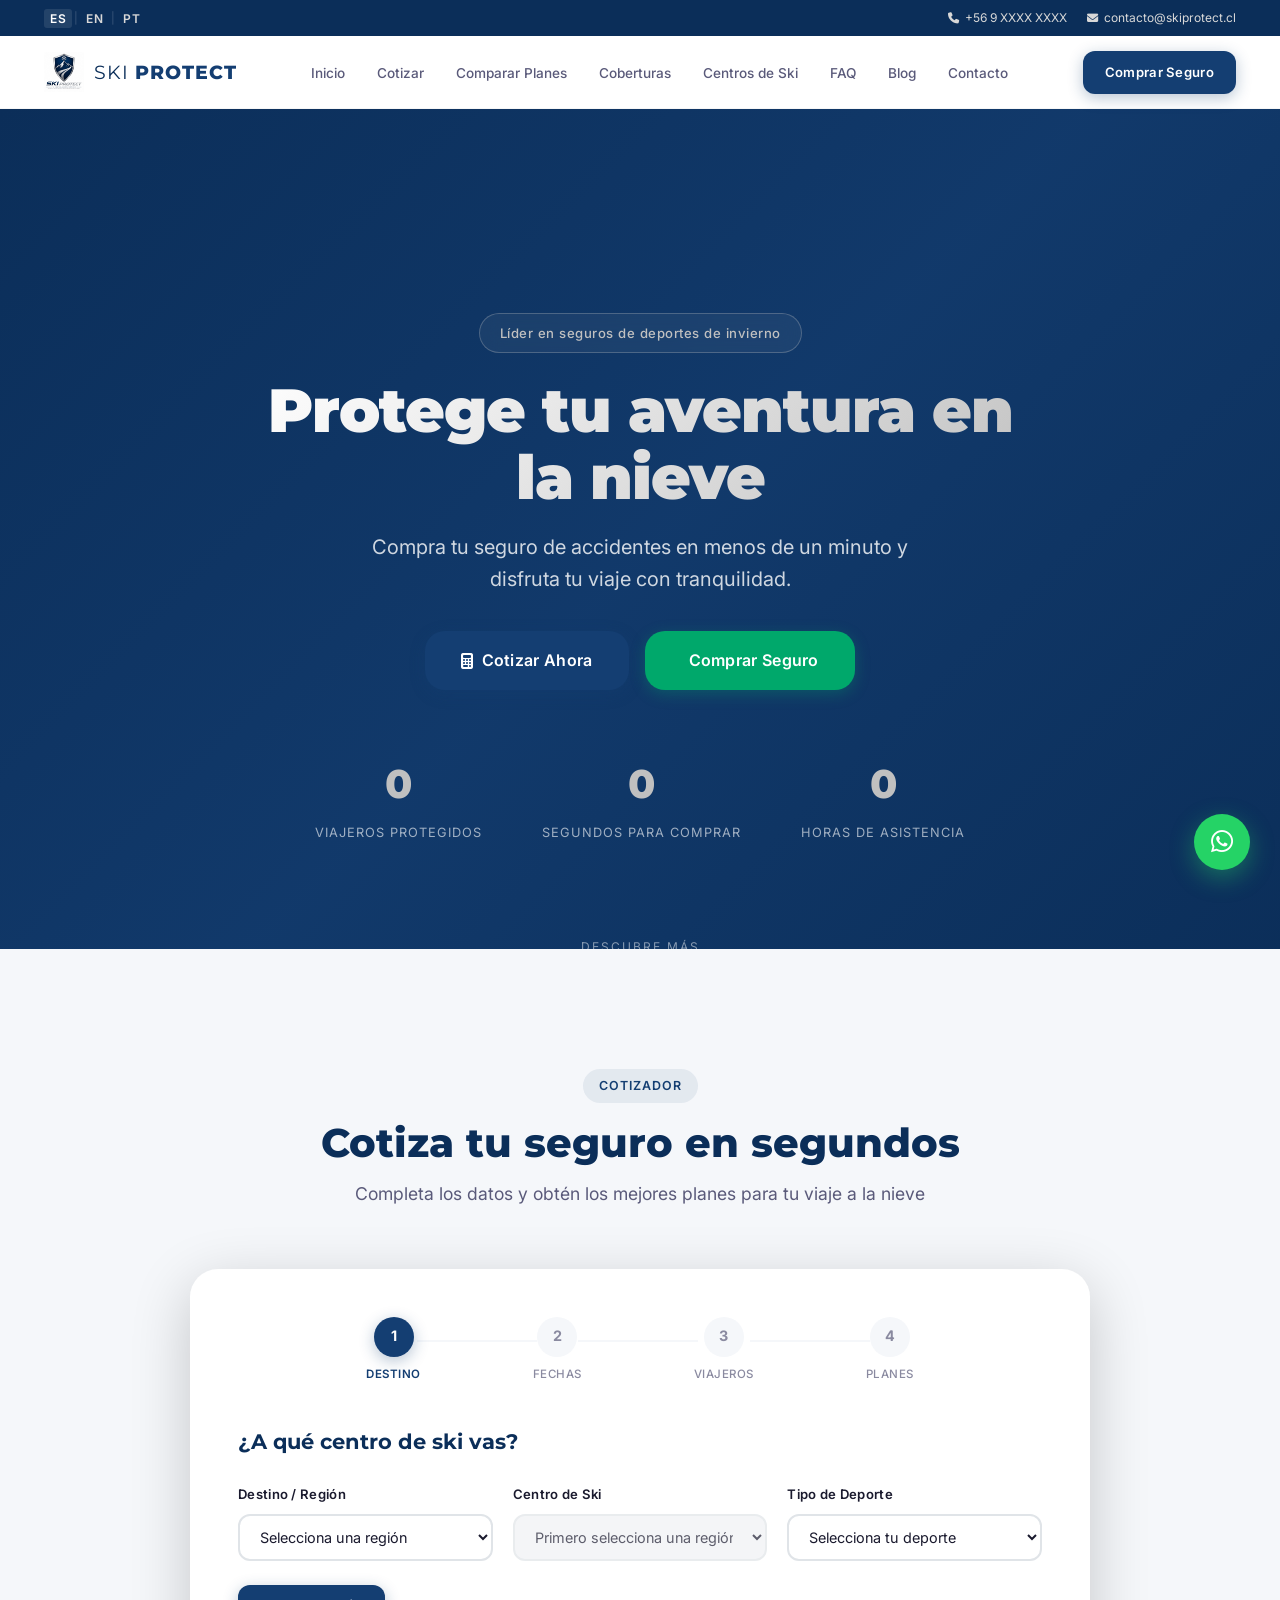
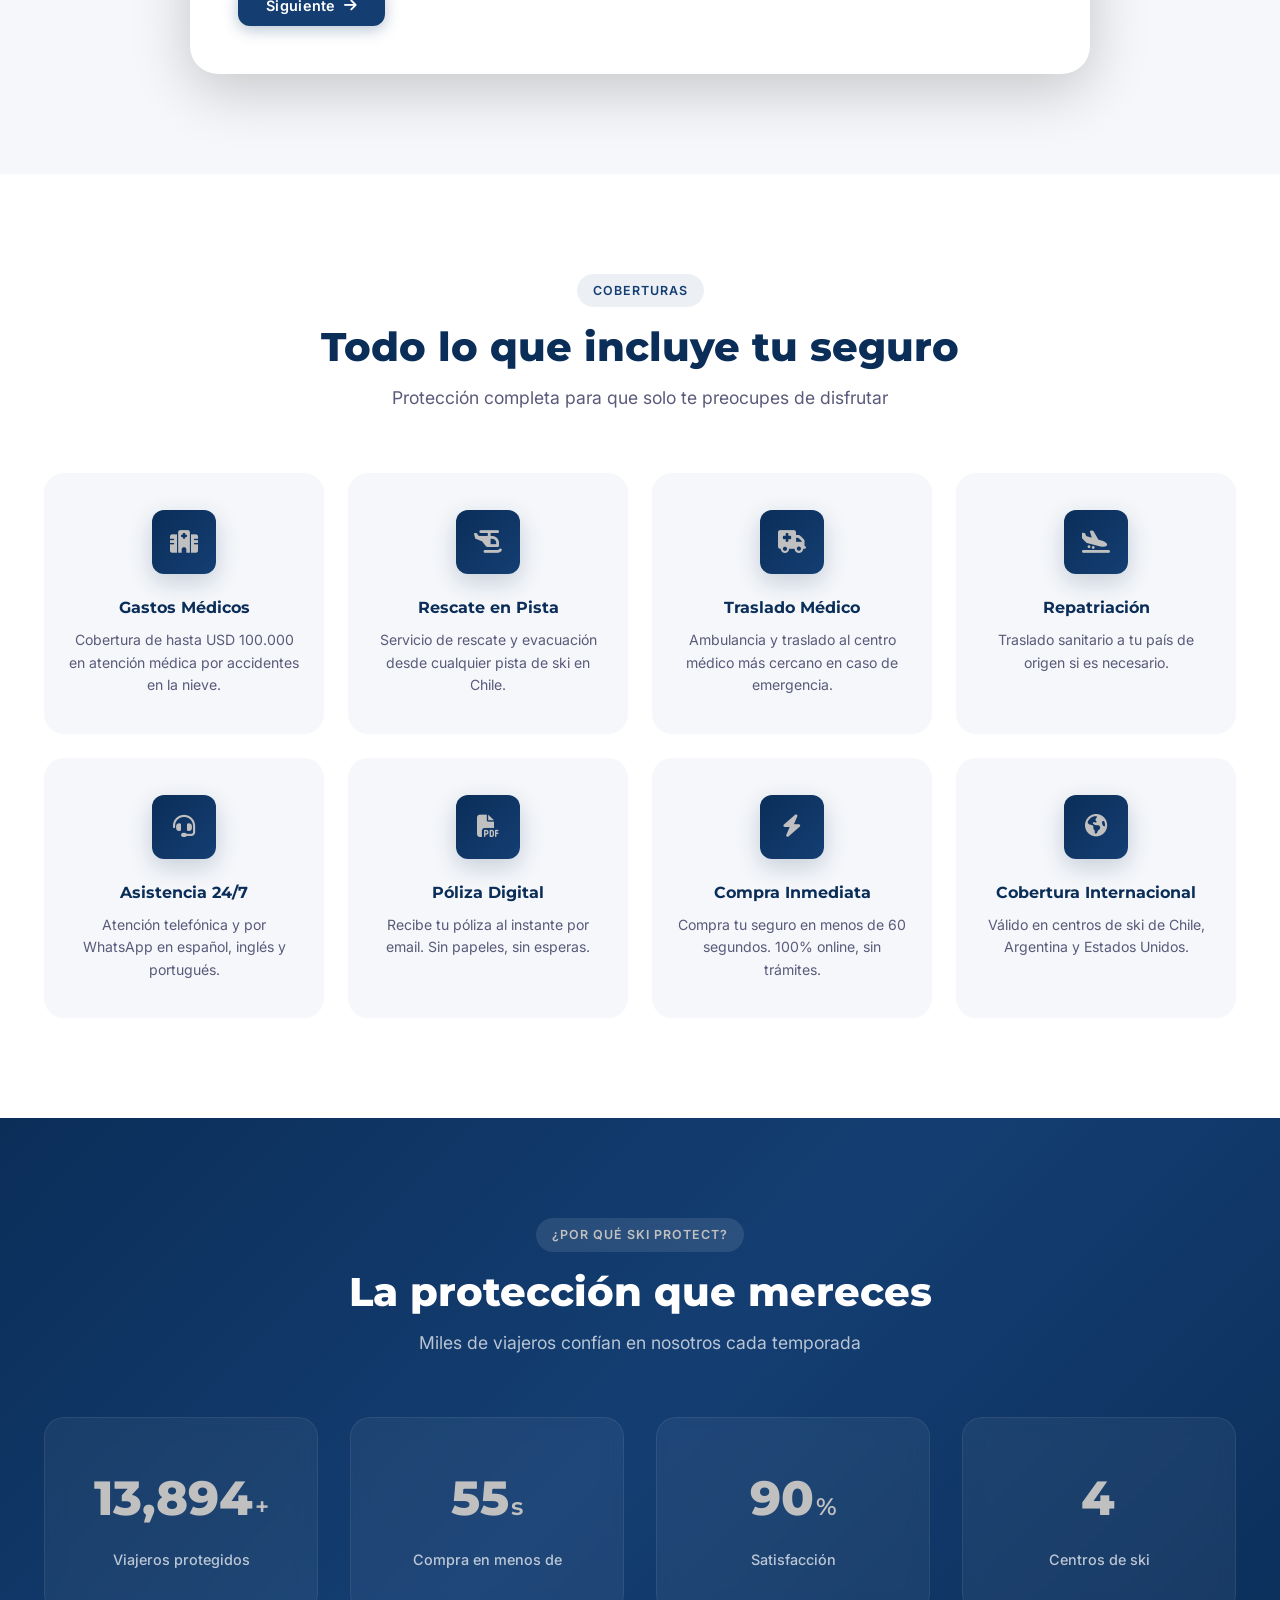
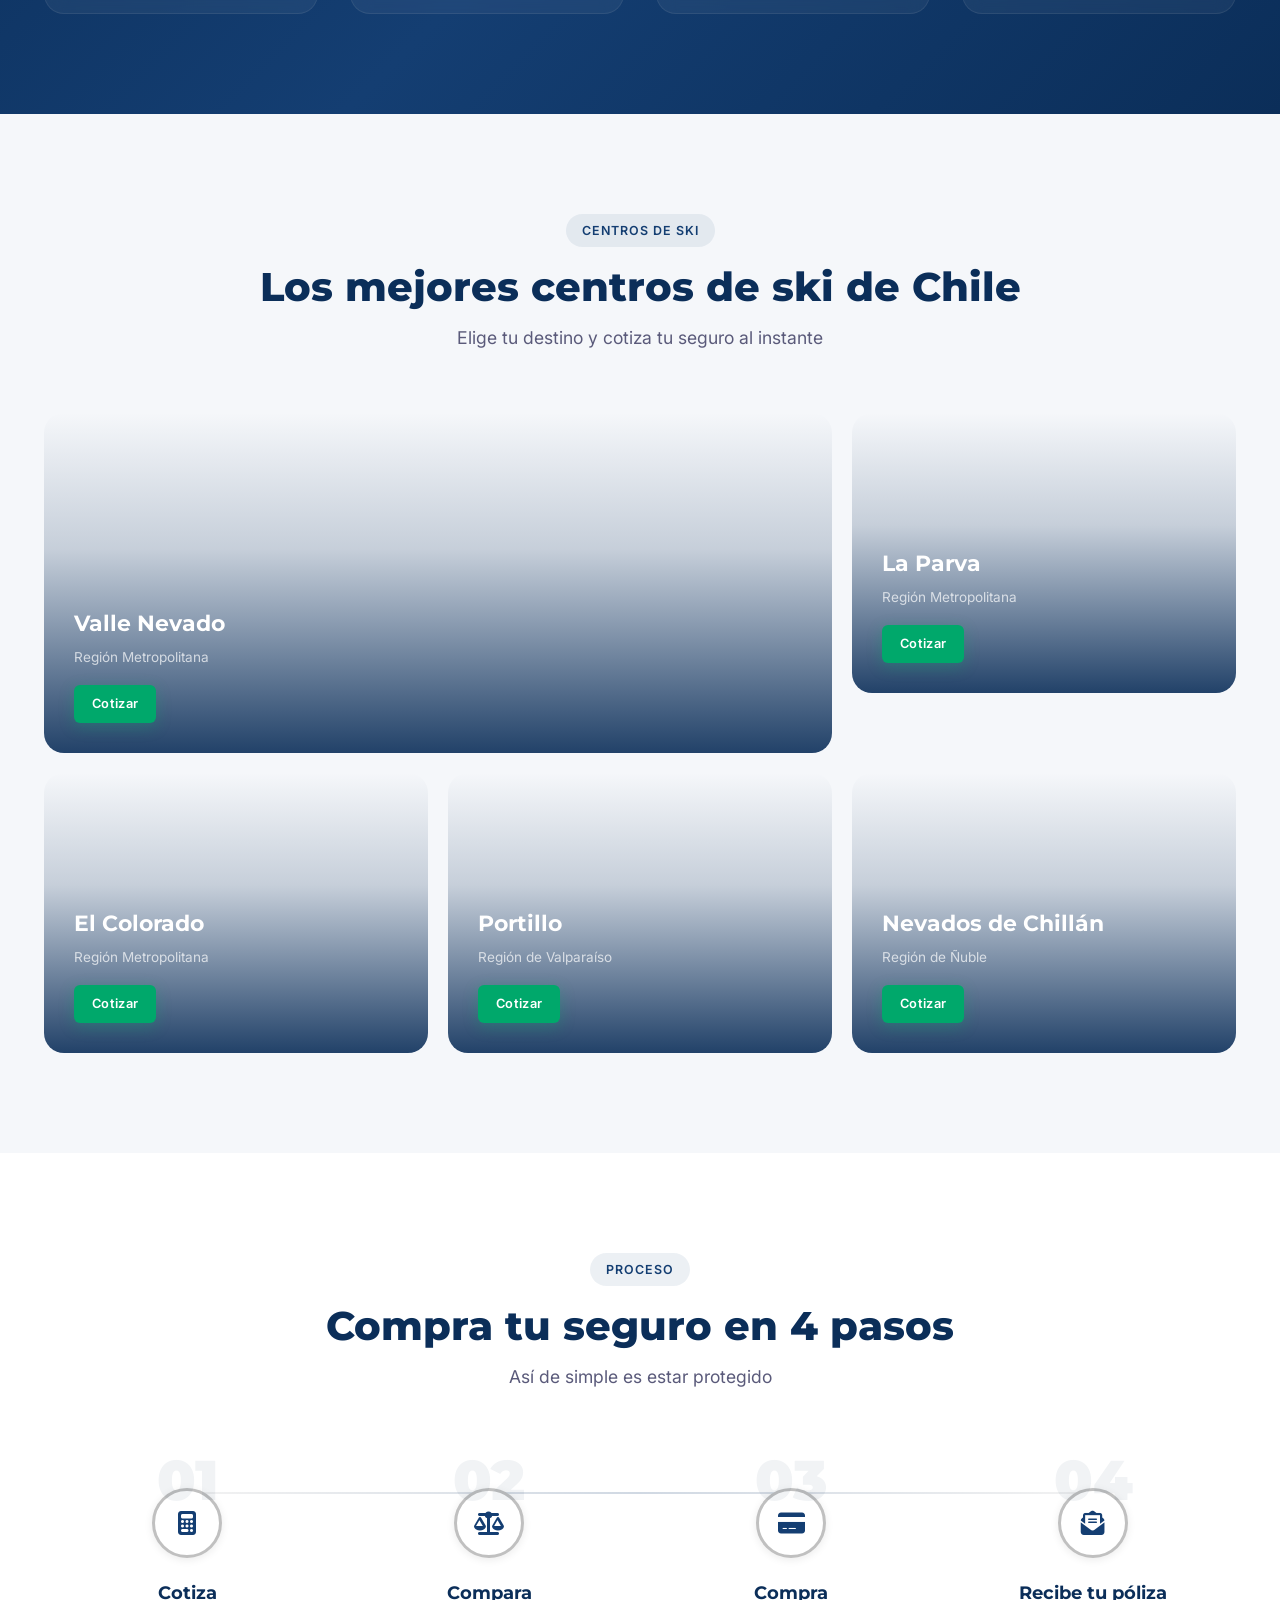
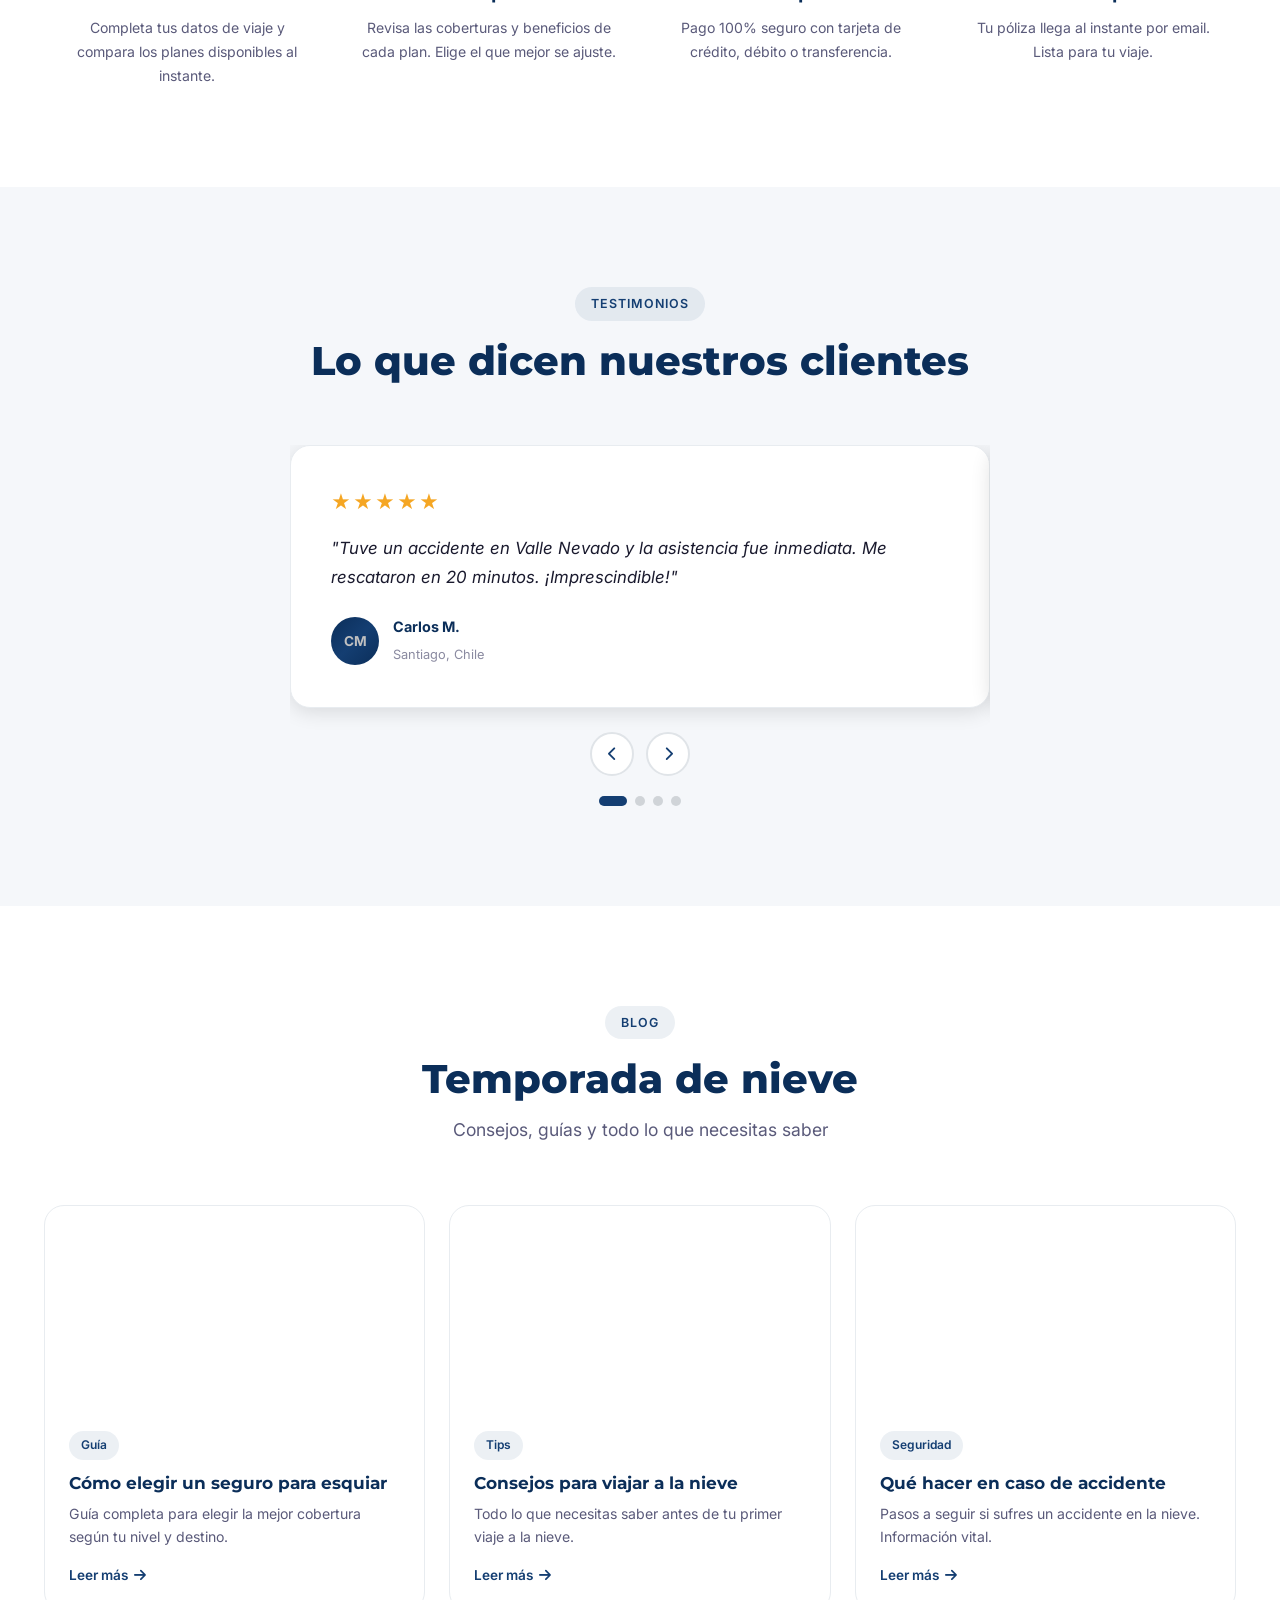
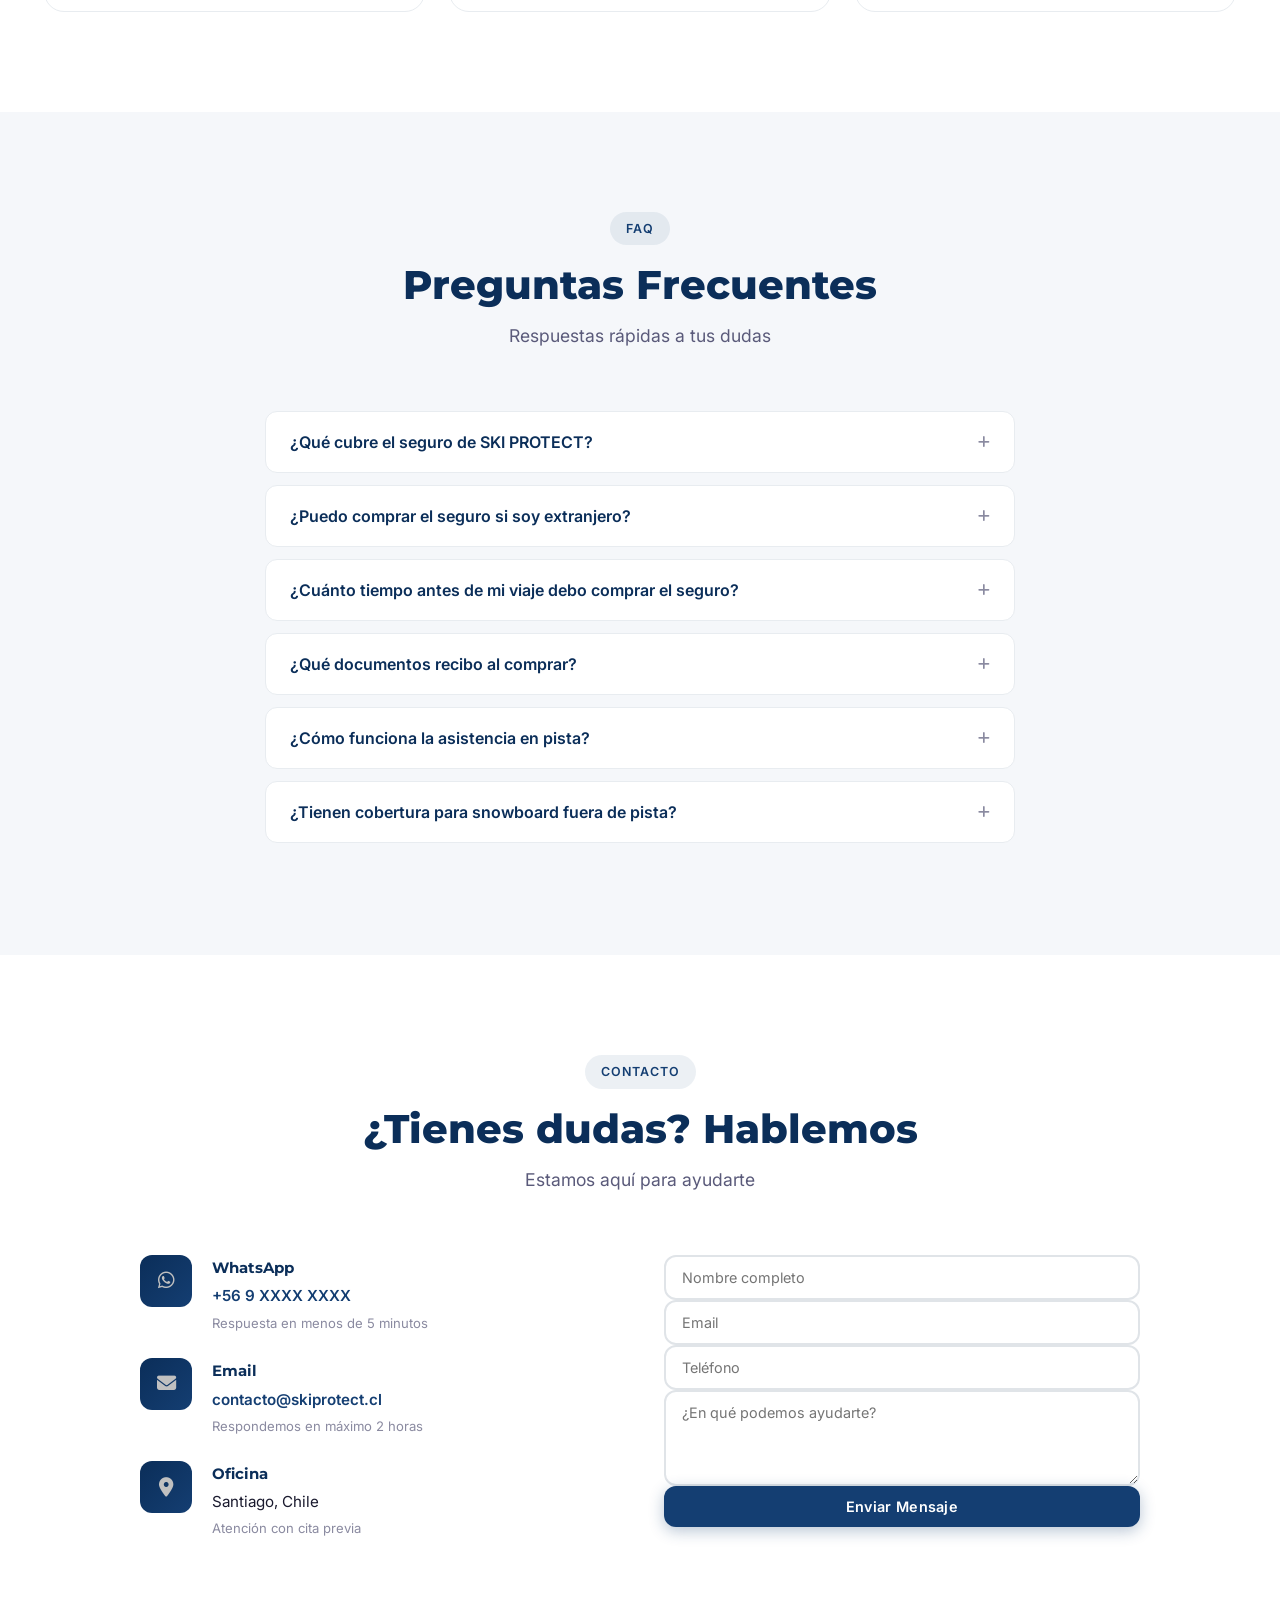
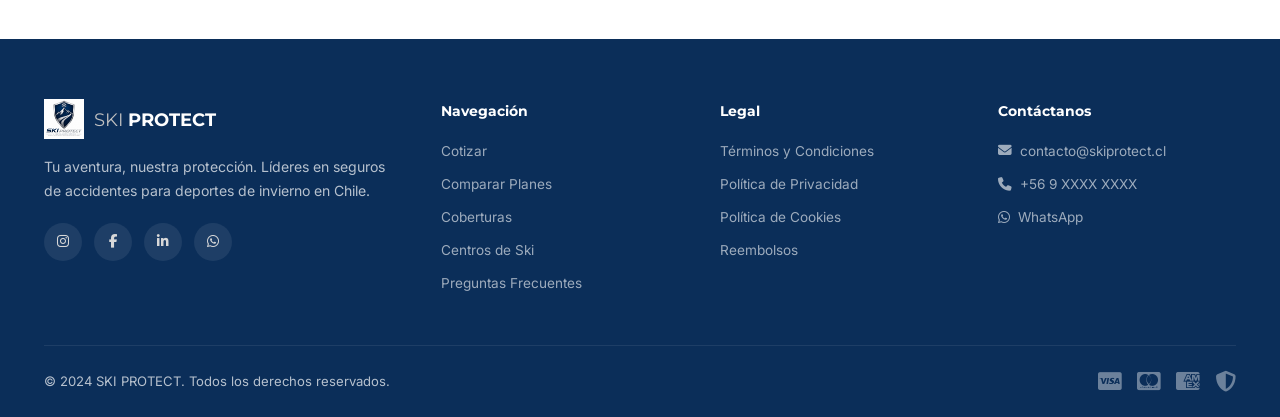
==== commit 31475e0e: "Actualizar logo oficial SKI PROTECT" ====
--- a/index.html
+++ b/index.html
@@ -18,7 +18,7 @@
     <link rel="preconnect" href="https://fonts.gstatic.com" crossorigin>
     <link href="https://fonts.googleapis.com/css2?family=Inter:wght@300;400;500;600;700;800;900&family=Montserrat:wght@400;500;600;700;800;900&display=swap" rel="stylesheet">
     <link rel="stylesheet" href="https://cdnjs.cloudflare.com/ajax/libs/font-awesome/6.4.0/css/all.min.css">
-    <link rel="icon" type="image/svg+xml" href="assets/img/favicon.svg">
+    <link rel="icon" type="image/png" href="assets/img/logo.png">
     <script type="application/ld+json">
     {
         "@context": "https://schema.org",
@@ -63,22 +63,7 @@
     <nav class="navbar" id="navbar">
         <div class="container nav-container">
             <a href="#home" class="nav-logo">
-                <svg class="logo-icon" viewBox="0 0 60 60" width="40" height="40">
-                    <defs>
-                        <linearGradient id="shieldGrad" x1="0%" y1="0%" x2="100%" y2="100%">
-                            <stop offset="0%" style="stop-color:#C0C0C0;stop-opacity:1"/>
-                            <stop offset="100%" style="stop-color:#8A8A8A;stop-opacity:1"/>
-                        </linearGradient>
-                        <linearGradient id="mountainGrad" x1="0%" y1="100%" x2="0%" y2="0%">
-                            <stop offset="0%" style="stop-color:#143E72;stop-opacity:1"/>
-                            <stop offset="100%" style="stop-color:#0B2E59;stop-opacity:1"/>
-                        </linearGradient>
-                    </defs>
-                    <path d="M30 4 L48 14 L48 32 C48 44 30 56 30 56 C30 56 12 44 12 32 L12 14 Z" fill="url(#shieldGrad)" stroke="#A0A0A0" stroke-width="1.5"/>
-                    <path d="M16 38 L30 20 L44 38 L38 28 L30 34 L22 28 Z" fill="url(#mountainGrad)" opacity="0.9"/>
-                    <path d="M26 36 L30 30 L34 36" fill="none" stroke="#C0C0C0" stroke-width="1.5" stroke-linecap="round"/>
-                    <circle cx="30" cy="16" r="2.5" fill="#C0C0C0" opacity="0.8"/>
-                </svg>
+                <img src="assets/img/logo.png" alt="SKI PROTECT" class="logo-img">
                 <span class="logo-text">SKI <strong>PROTECT</strong></span>
             </a>
             <ul class="nav-links" id="navLinks">
@@ -755,10 +740,7 @@
             <div class="footer-grid">
                 <div class="footer-brand">
                     <div class="footer-logo">
-                        <svg class="logo-icon" viewBox="0 0 60 60" width="35" height="35">
-                            <path d="M30 4 L48 14 L48 32 C48 44 30 56 30 56 C30 56 12 44 12 32 L12 14 Z" fill="url(#shieldGrad)" stroke="#A0A0A0" stroke-width="1.5"/>
-                            <path d="M16 38 L30 20 L44 38 L38 28 L30 34 L22 28 Z" fill="url(#mountainGrad)" opacity="0.9"/>
-                        </svg>
+                        <img src="assets/img/logo.png" alt="SKI PROTECT" class="logo-img-footer">
                         <span>SKI <strong>PROTECT</strong></span>
                     </div>
                     <p>Tu aventura, nuestra protección. Líderes en seguros de accidentes para deportes de invierno en Chile.</p>
--- a/assets/css/style.css
+++ b/assets/css/style.css
@@ -202,6 +202,18 @@
 
 .logo-text {
     font-family: var(--font-heading);
+}
+
+.logo-img {
+    width: 40px;
+    height: 40px;
+    object-fit: contain;
+}
+
+.logo-img-footer {
+    width: 40px;
+    height: 40px;
+    object-fit: contain;
 }
 
 .nav-links {
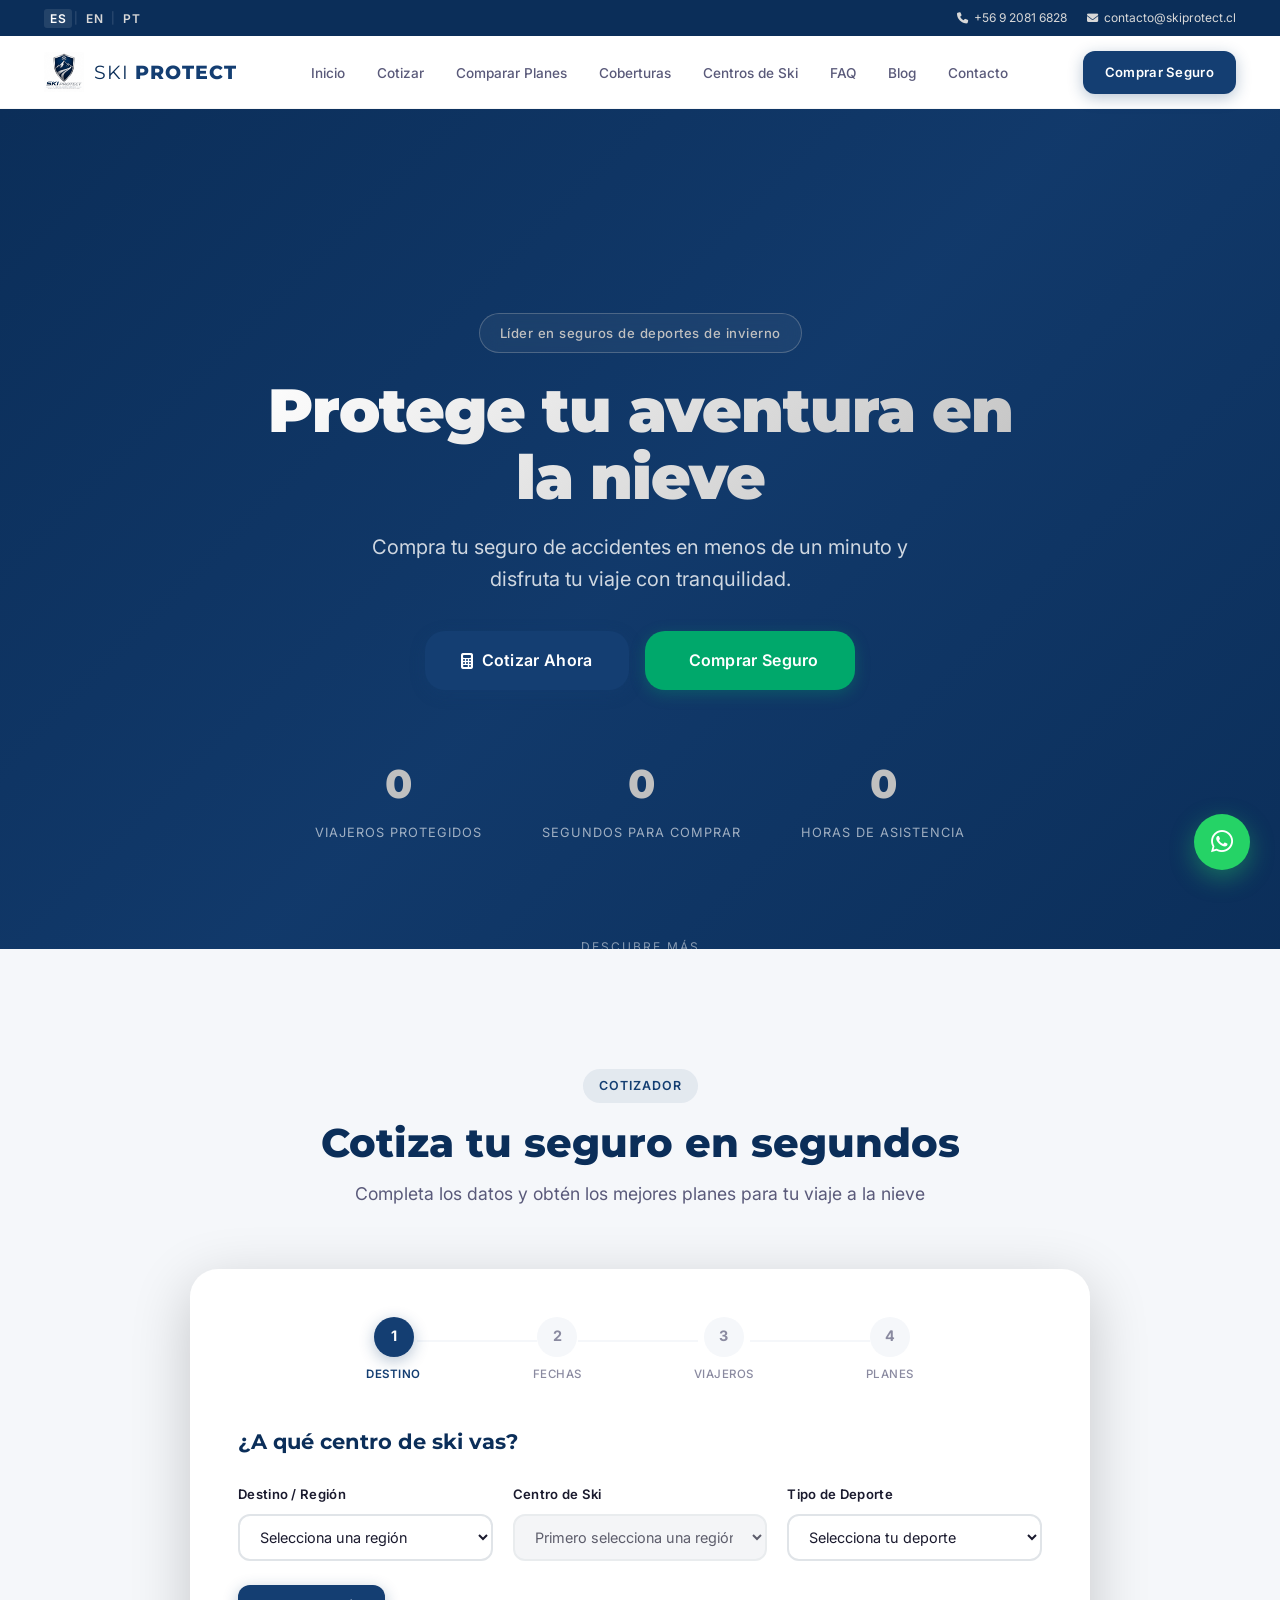
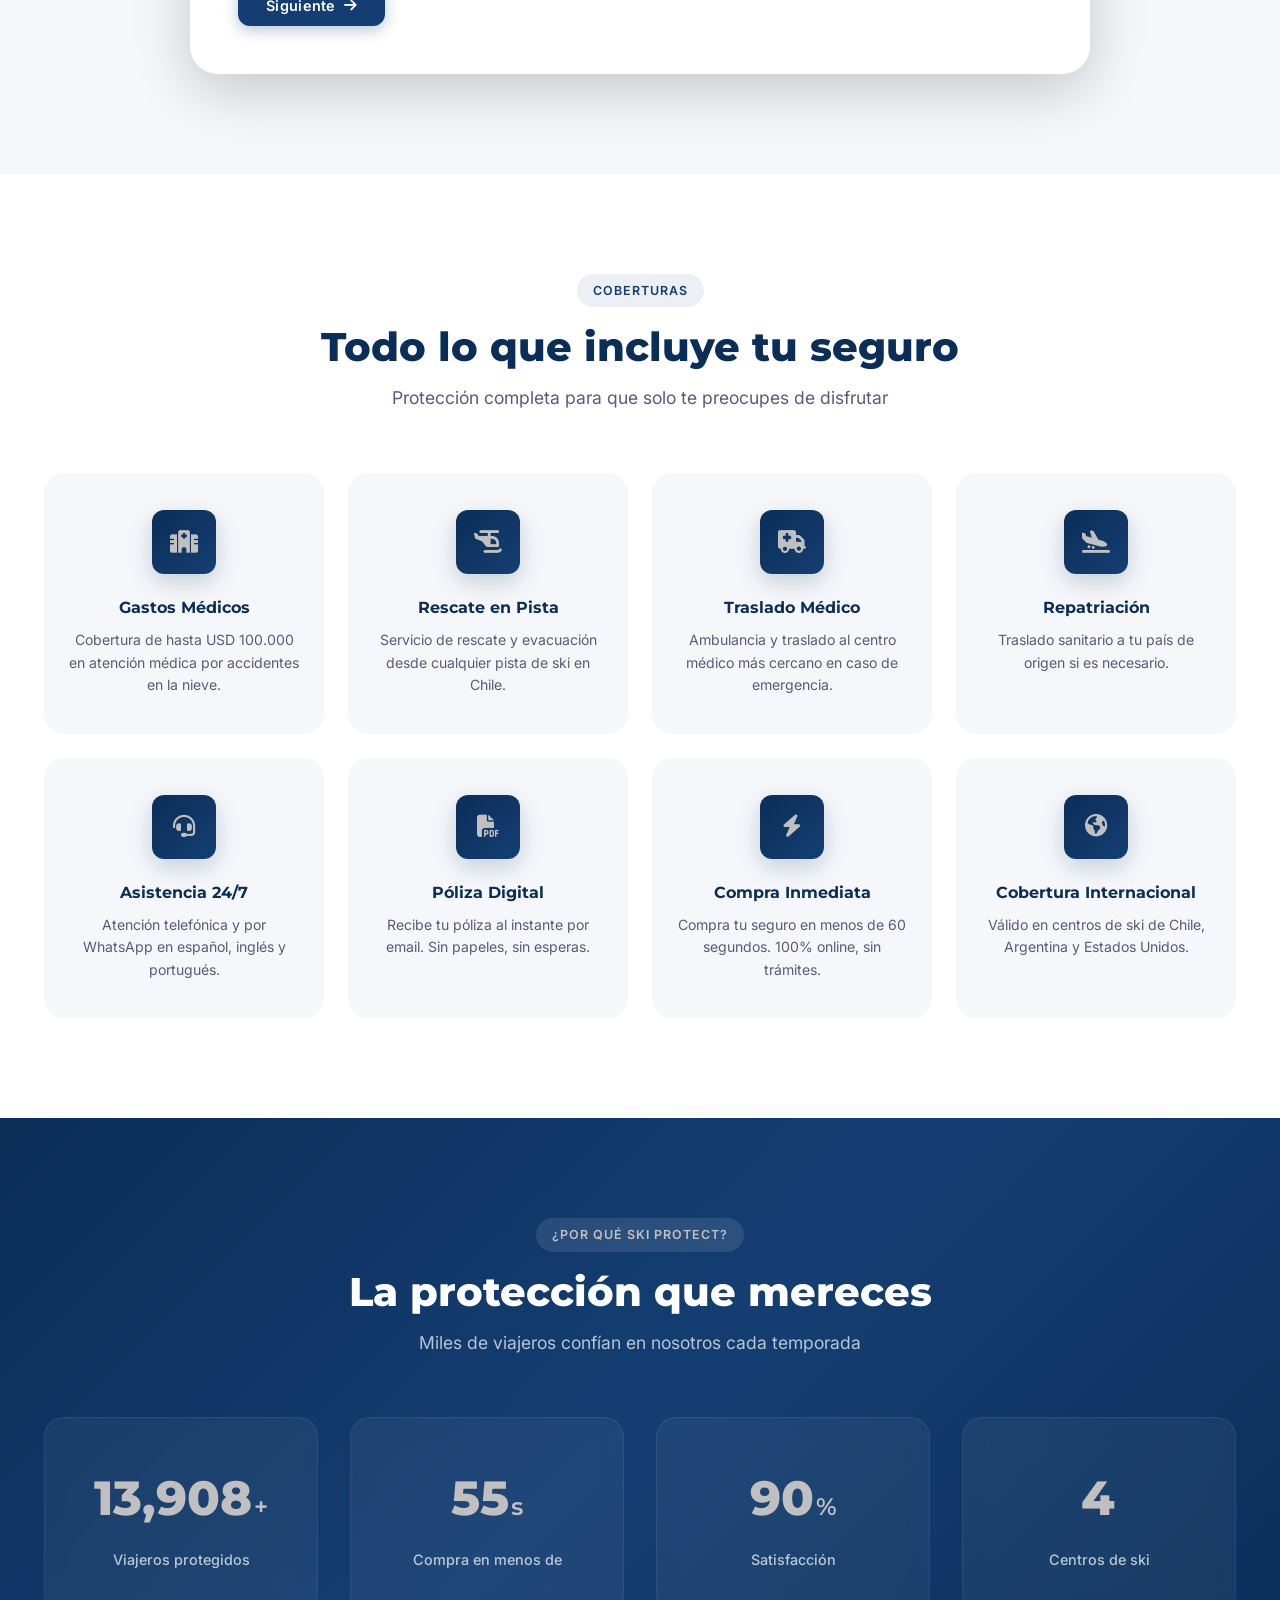
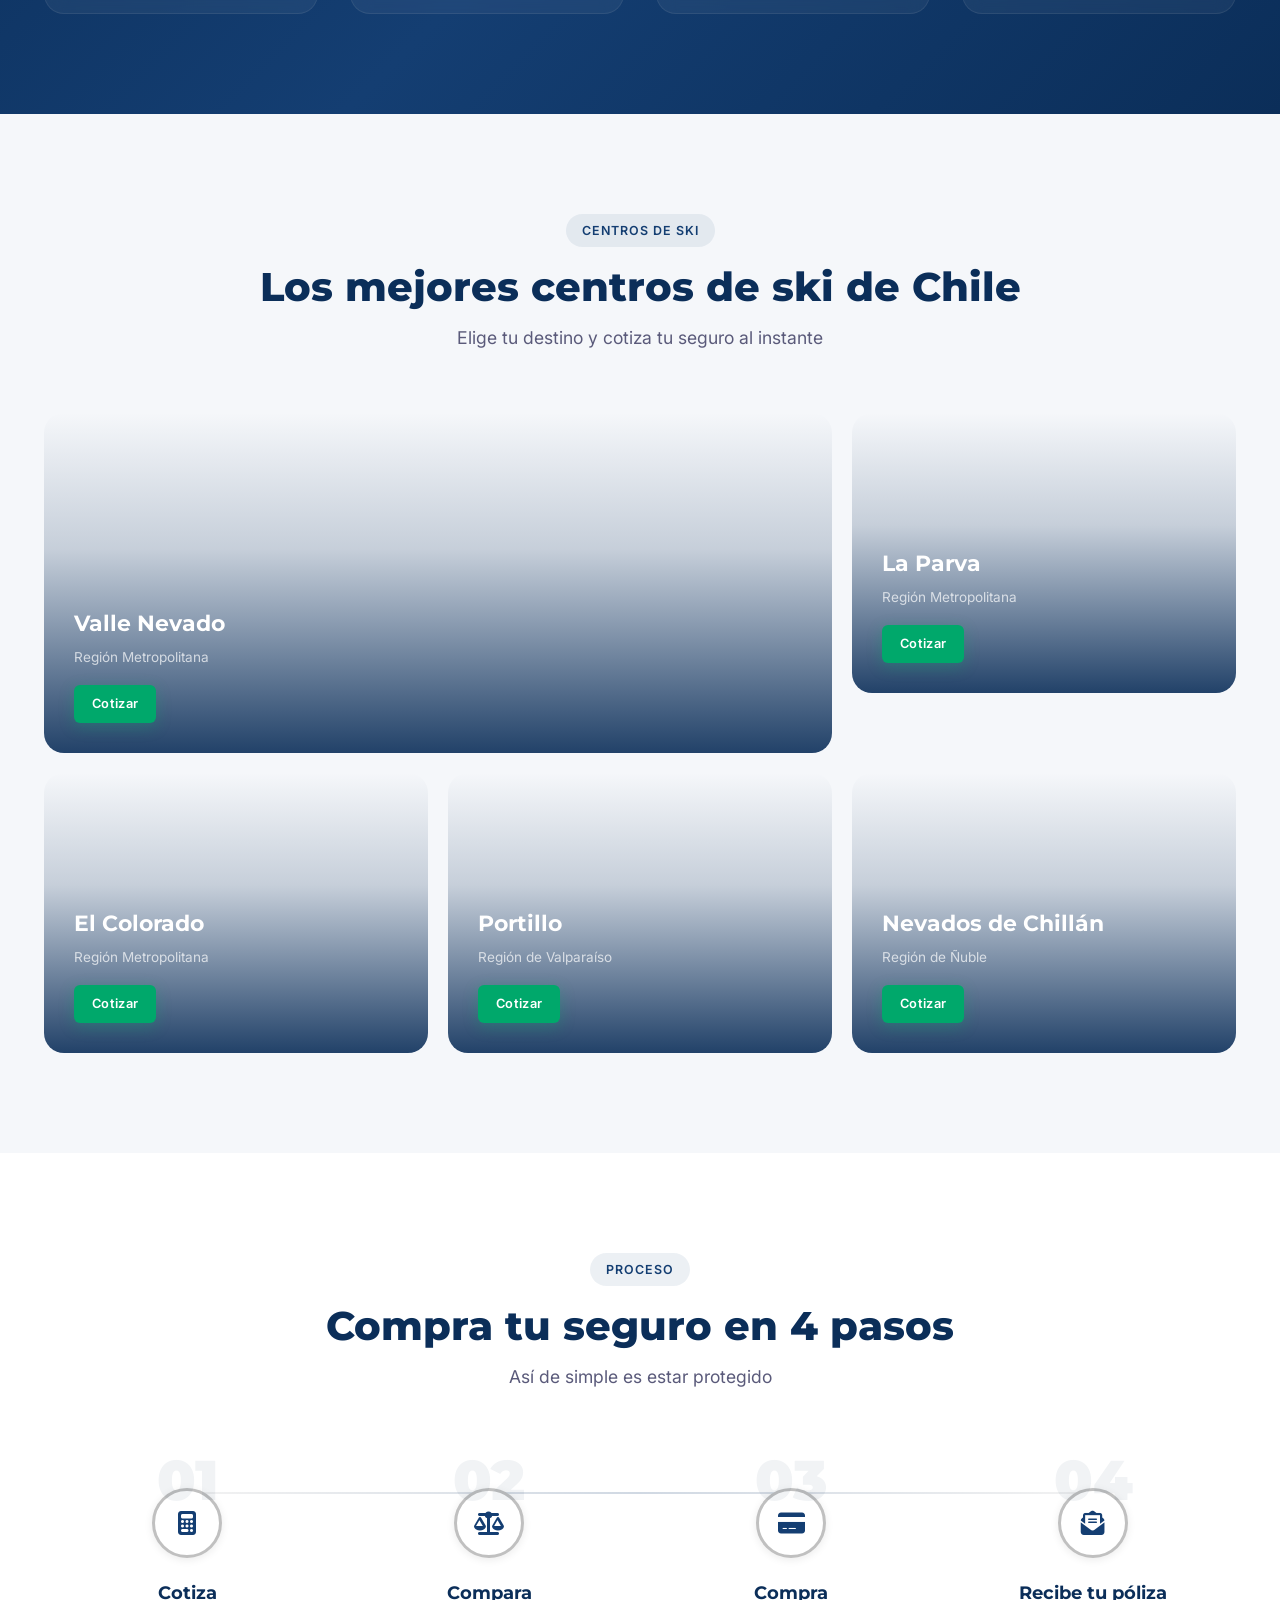
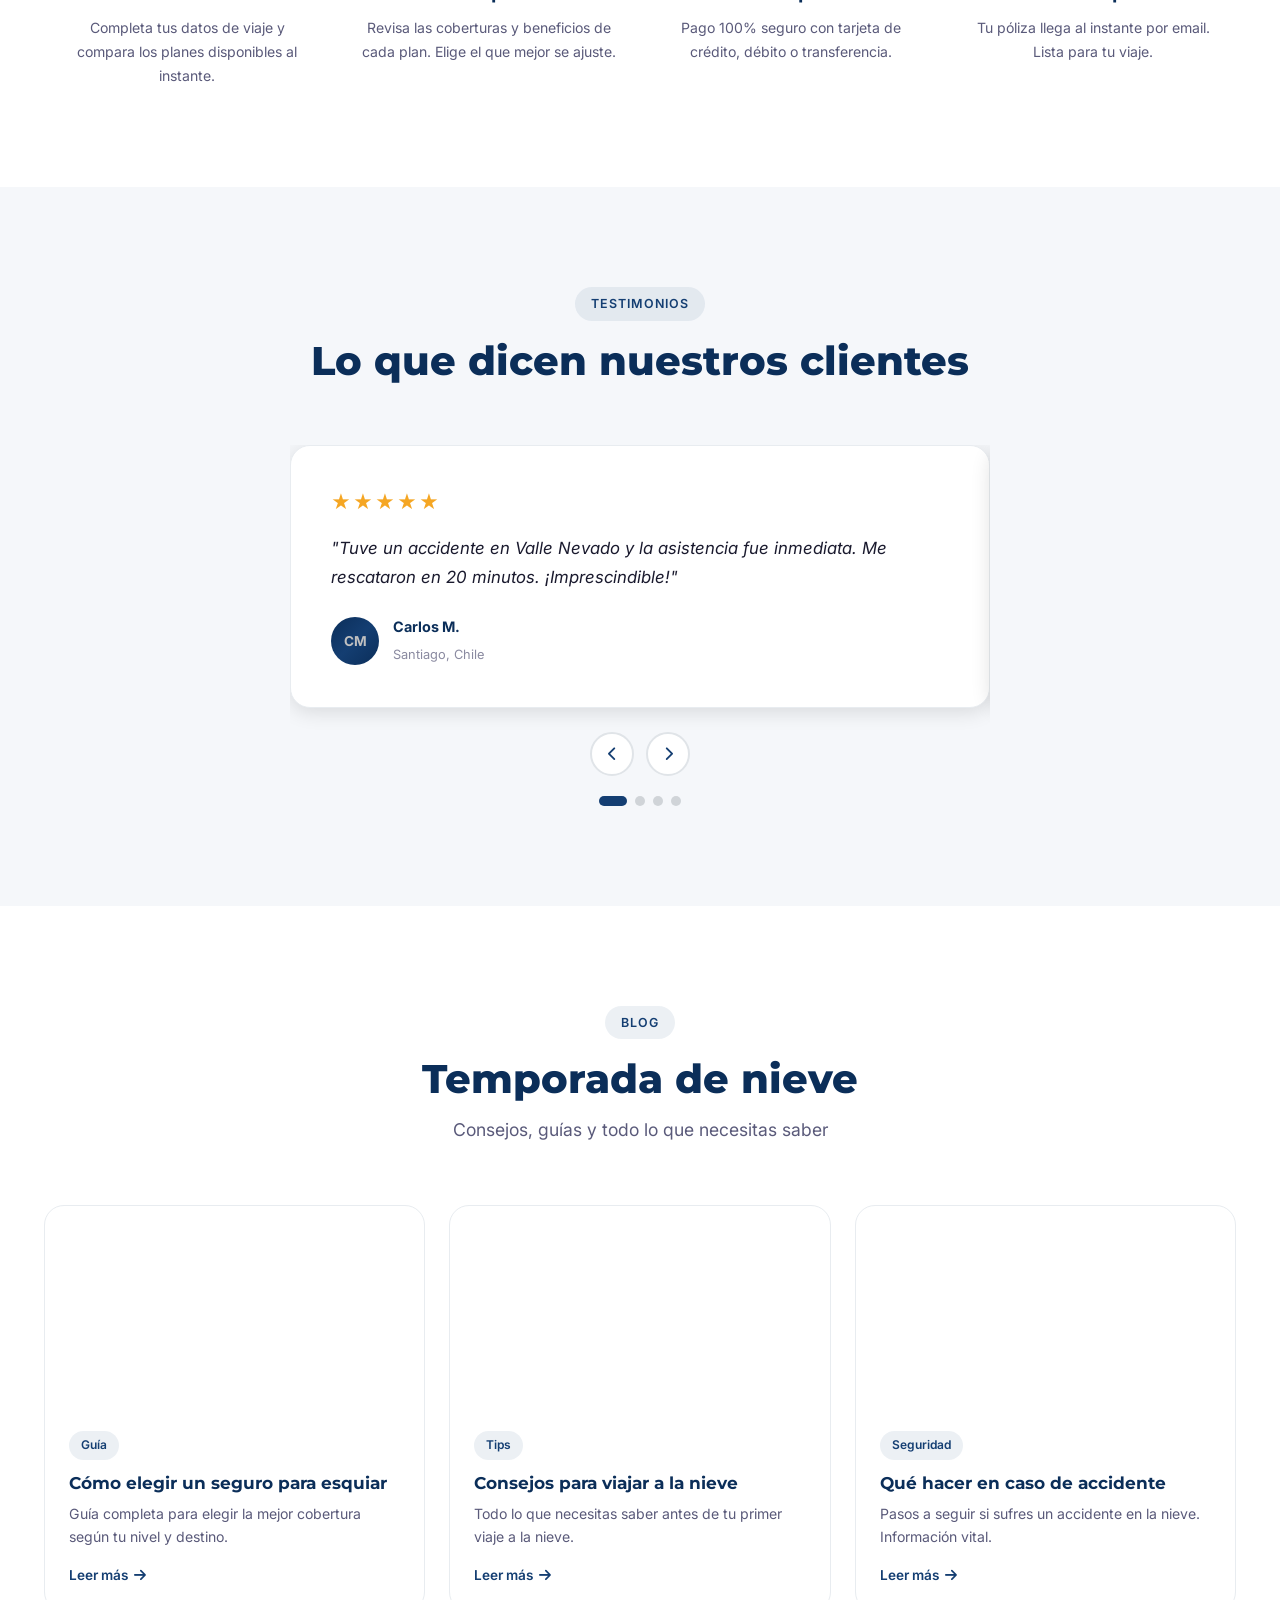
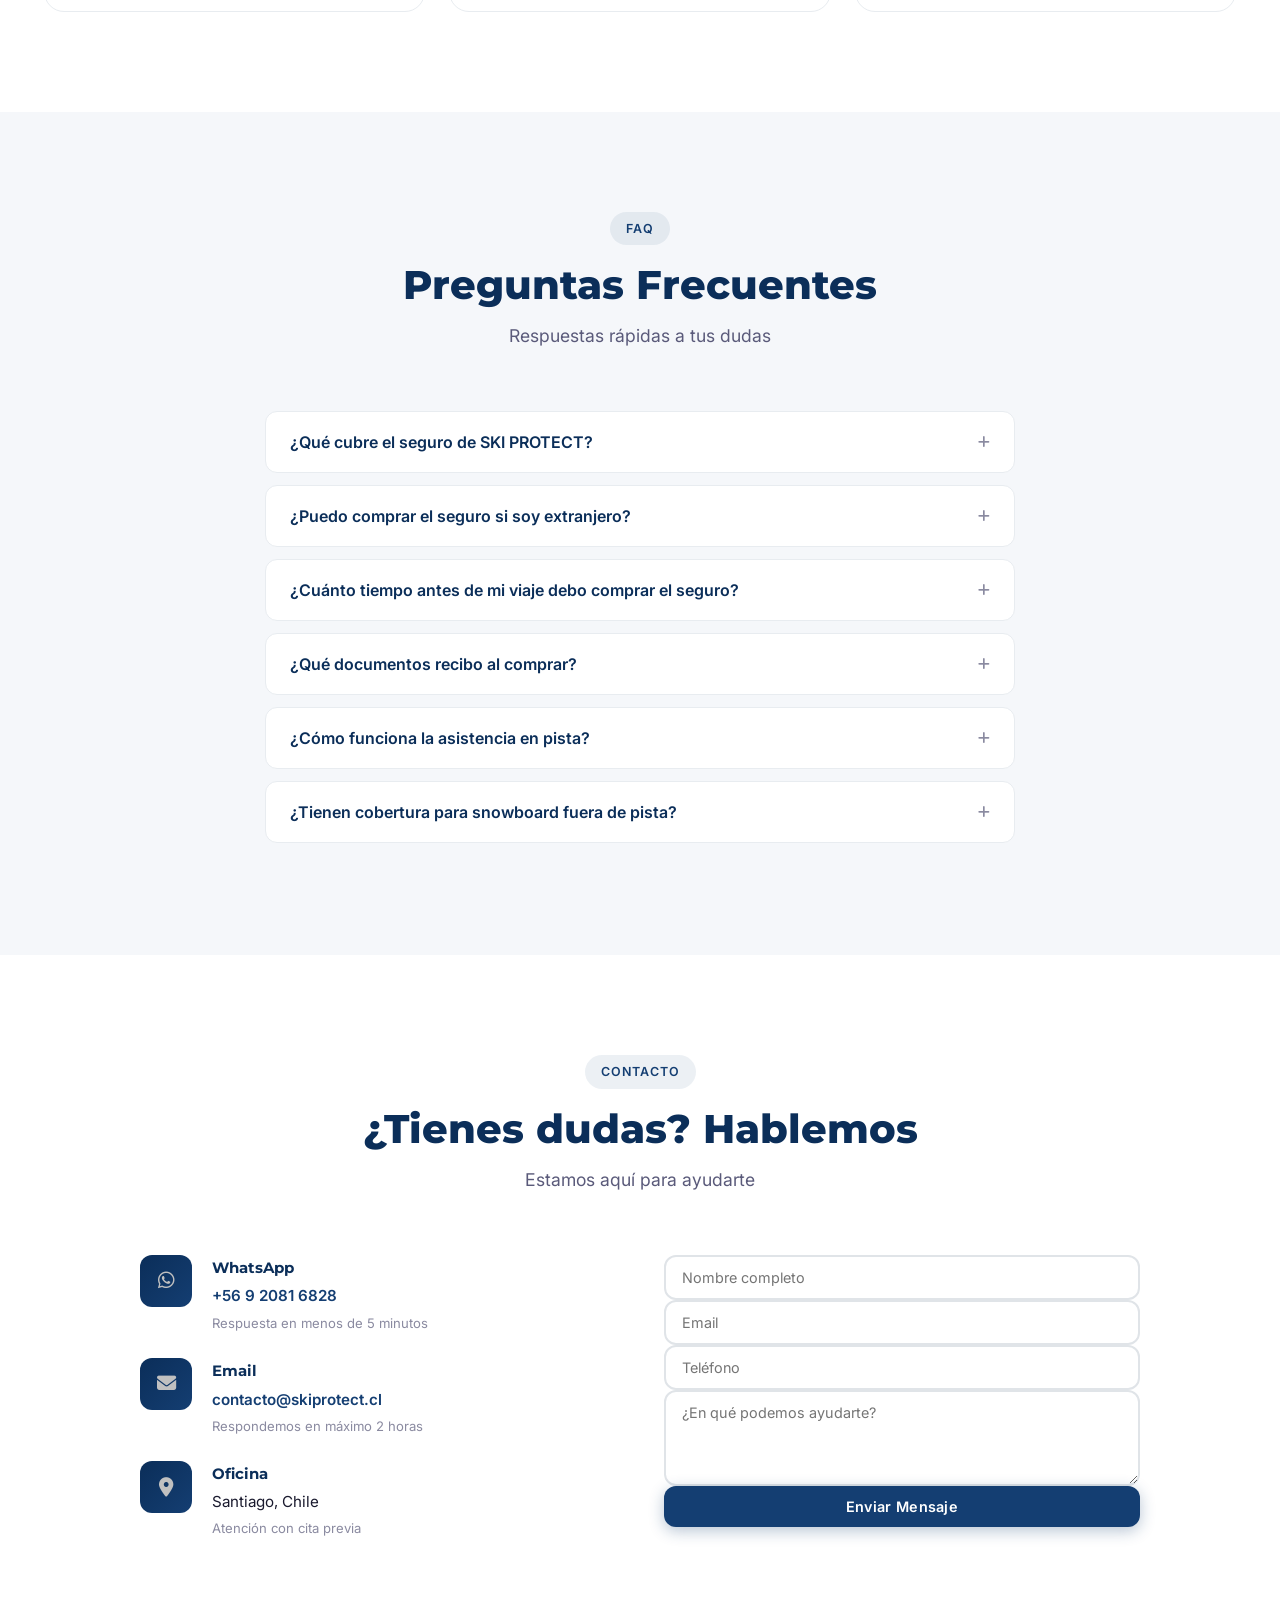
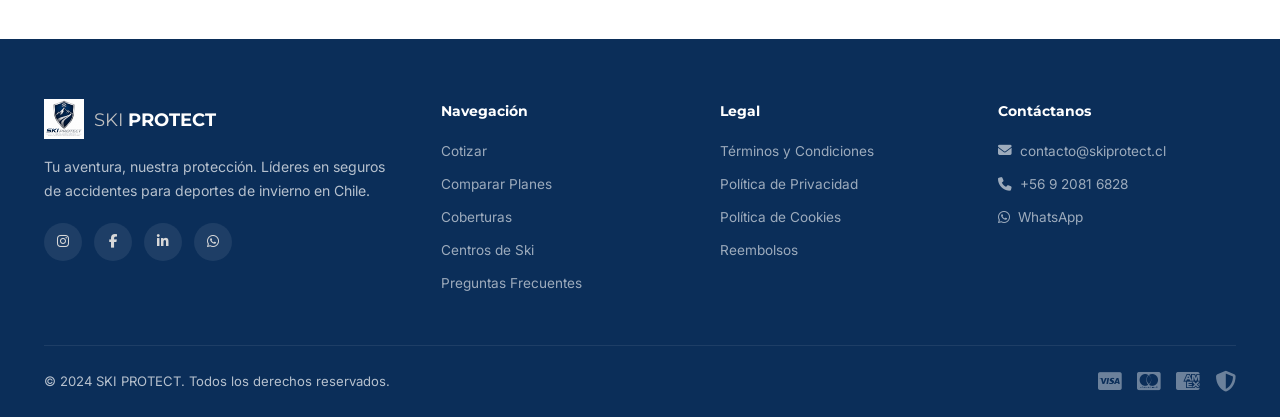
==== commit bb02c83d: "Actualizar número de contacto +56920816828" ====
--- a/index.html
+++ b/index.html
@@ -34,7 +34,7 @@
         },
         "contactPoint": {
             "@type": "ContactPoint",
-            "telephone": "+56-9-XXXX-XXXX",
+            "telephone": "+56920816828",
             "contactType": "customer service",
             "availableLanguage": ["Spanish", "English", "Portuguese"]
         }
@@ -53,7 +53,7 @@
                 <button class="lang-btn" data-lang="pt">PT</button>
             </div>
             <div class="lang-bar-contact">
-                <a href="tel:+569XXXXXXXX"><i class="fas fa-phone"></i> +56 9 XXXX XXXX</a>
+                <a href="tel:+56920816828"><i class="fas fa-phone"></i> +56 9 2081 6828</a>
                 <a href="mailto:contacto@skiprotect.cl"><i class="fas fa-envelope"></i> contacto@skiprotect.cl</a>
             </div>
         </div>
@@ -694,7 +694,7 @@
                         <div class="contacto-icon"><i class="fab fa-whatsapp"></i></div>
                         <div>
                             <h4>WhatsApp</h4>
-                            <a href="https://wa.me/569XXXXXXXX" target="_blank">+56 9 XXXX XXXX</a>
+                            <a href="https://wa.me/56920816828" target="_blank">+56 9 2081 6828</a>
                             <span>Respuesta en menos de 5 minutos</span>
                         </div>
                     </div>
@@ -774,8 +774,8 @@
                     <h4>Contáctanos</h4>
                     <ul>
                         <li><a href="mailto:contacto@skiprotect.cl"><i class="fas fa-envelope"></i> contacto@skiprotect.cl</a></li>
-                        <li><a href="tel:+569XXXXXXXX"><i class="fas fa-phone"></i> +56 9 XXXX XXXX</a></li>
-                        <li><a href="https://wa.me/569XXXXXXXX" target="_blank"><i class="fab fa-whatsapp"></i> WhatsApp</a></li>
+                        <li><a href="tel:+56920816828"><i class="fas fa-phone"></i> +56 9 2081 6828</a></li>
+                        <li><a href="https://wa.me/56920816828" target="_blank"><i class="fab fa-whatsapp"></i> WhatsApp</a></li>
                     </ul>
                 </div>
             </div>
@@ -792,7 +792,7 @@
     </footer>
 
     <!-- WhatsApp Floating Button -->
-    <a href="https://wa.me/569XXXXXXXX" class="whatsapp-float" target="_blank" aria-label="WhatsApp">
+    <a href="https://wa.me/56920816828" class="whatsapp-float" target="_blank" aria-label="WhatsApp">
         <i class="fab fa-whatsapp"></i>
     </a>
 
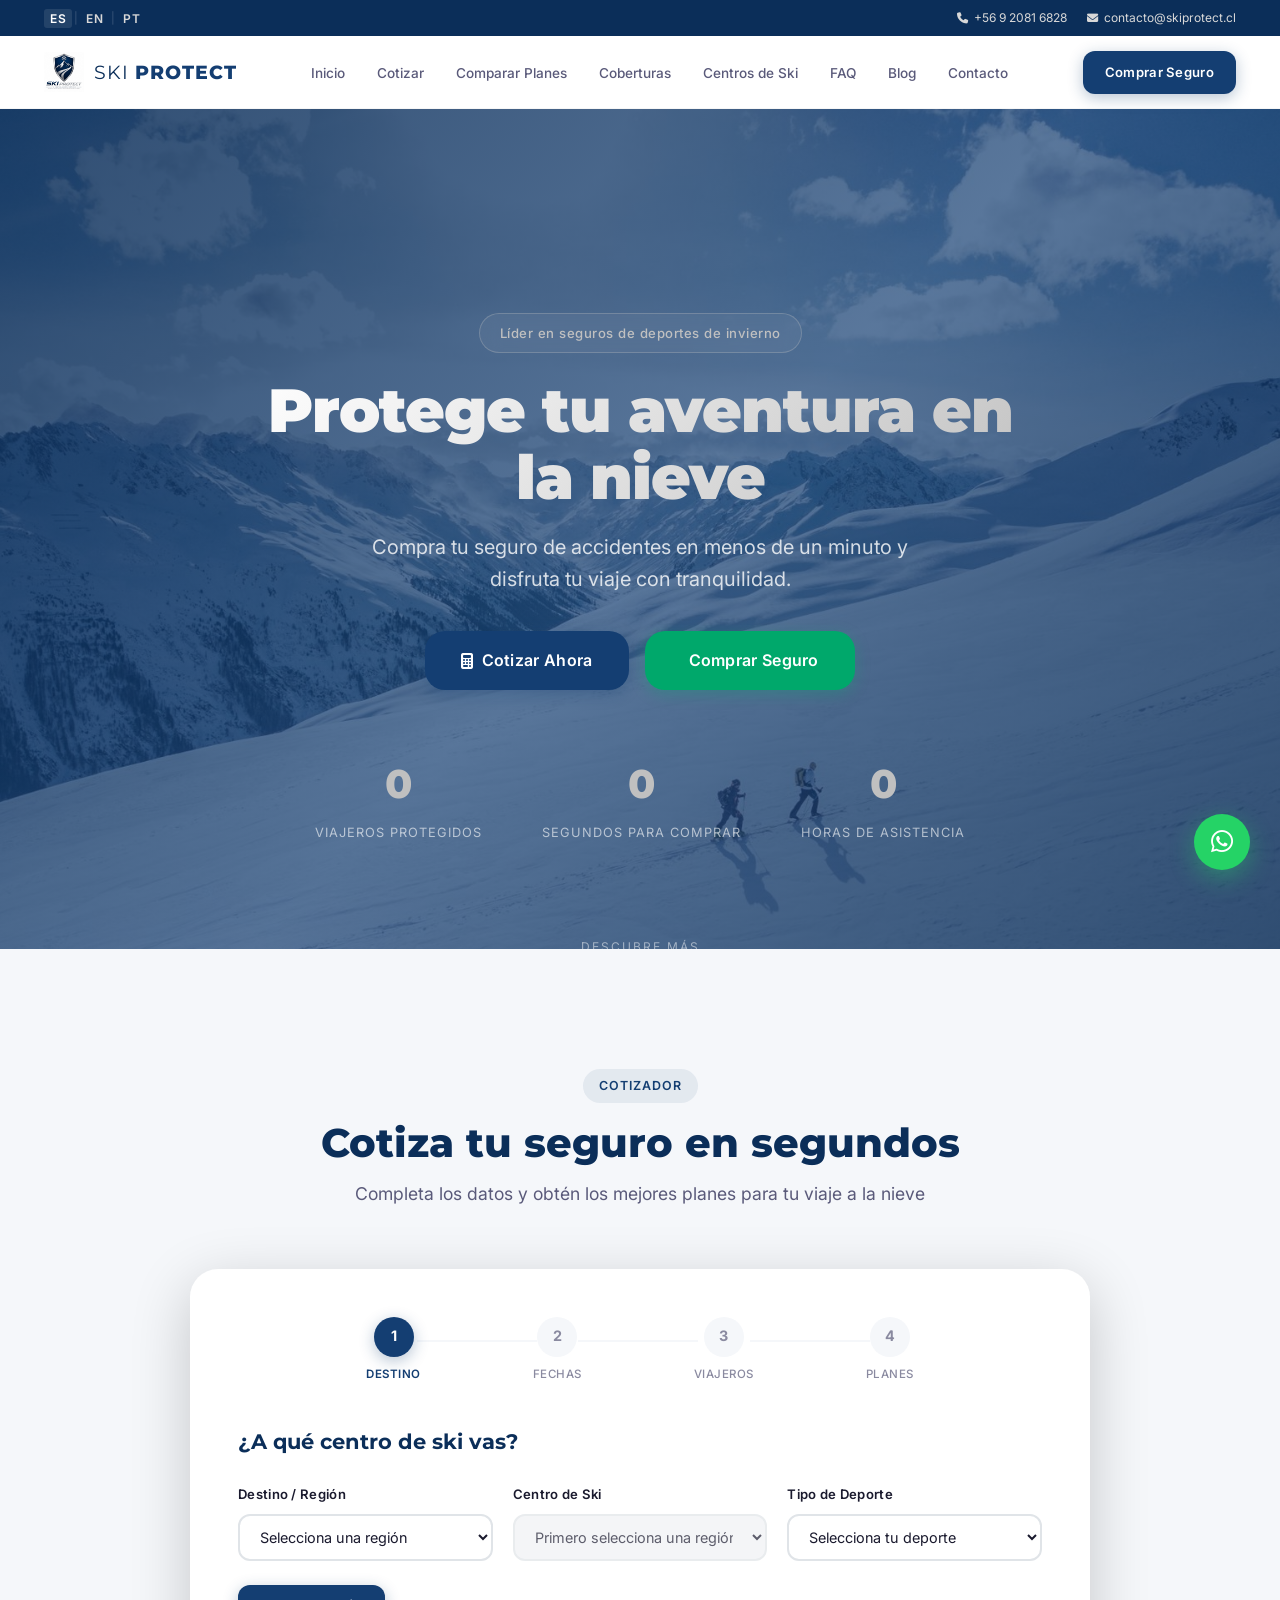
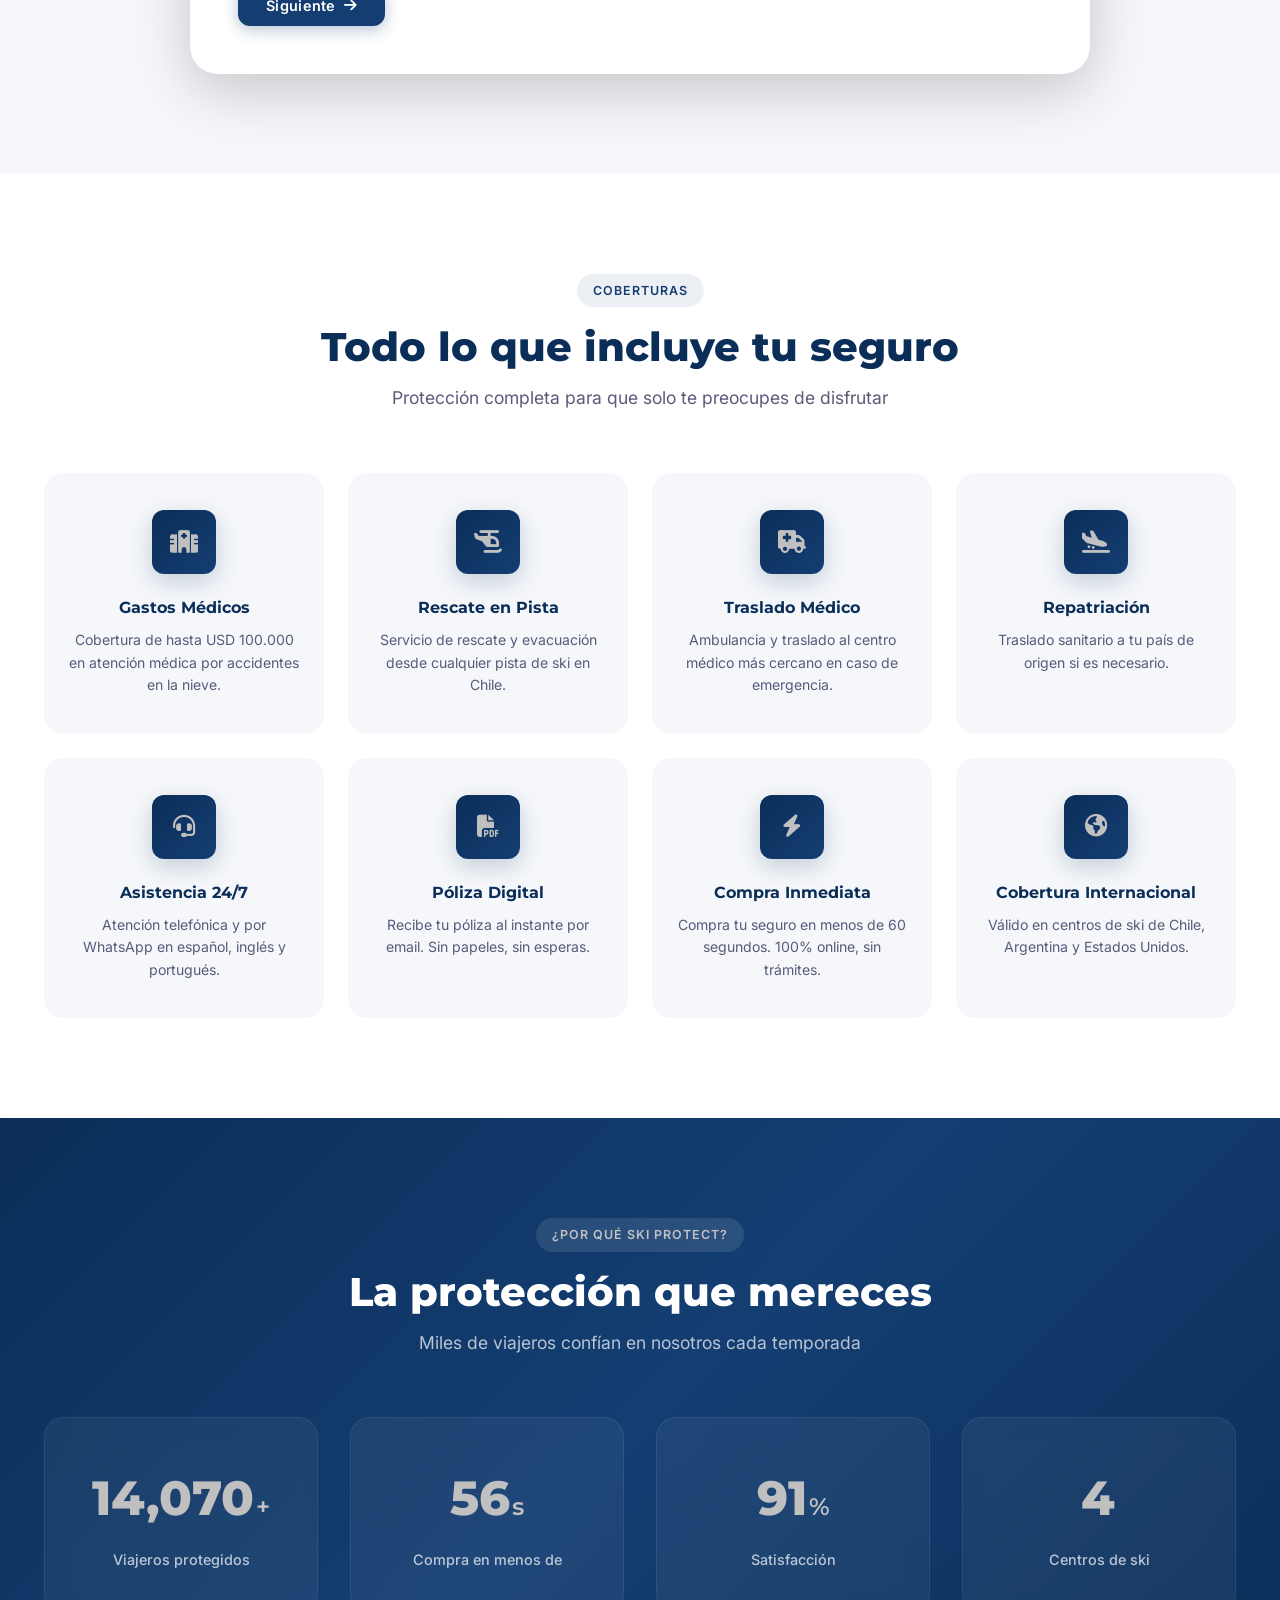
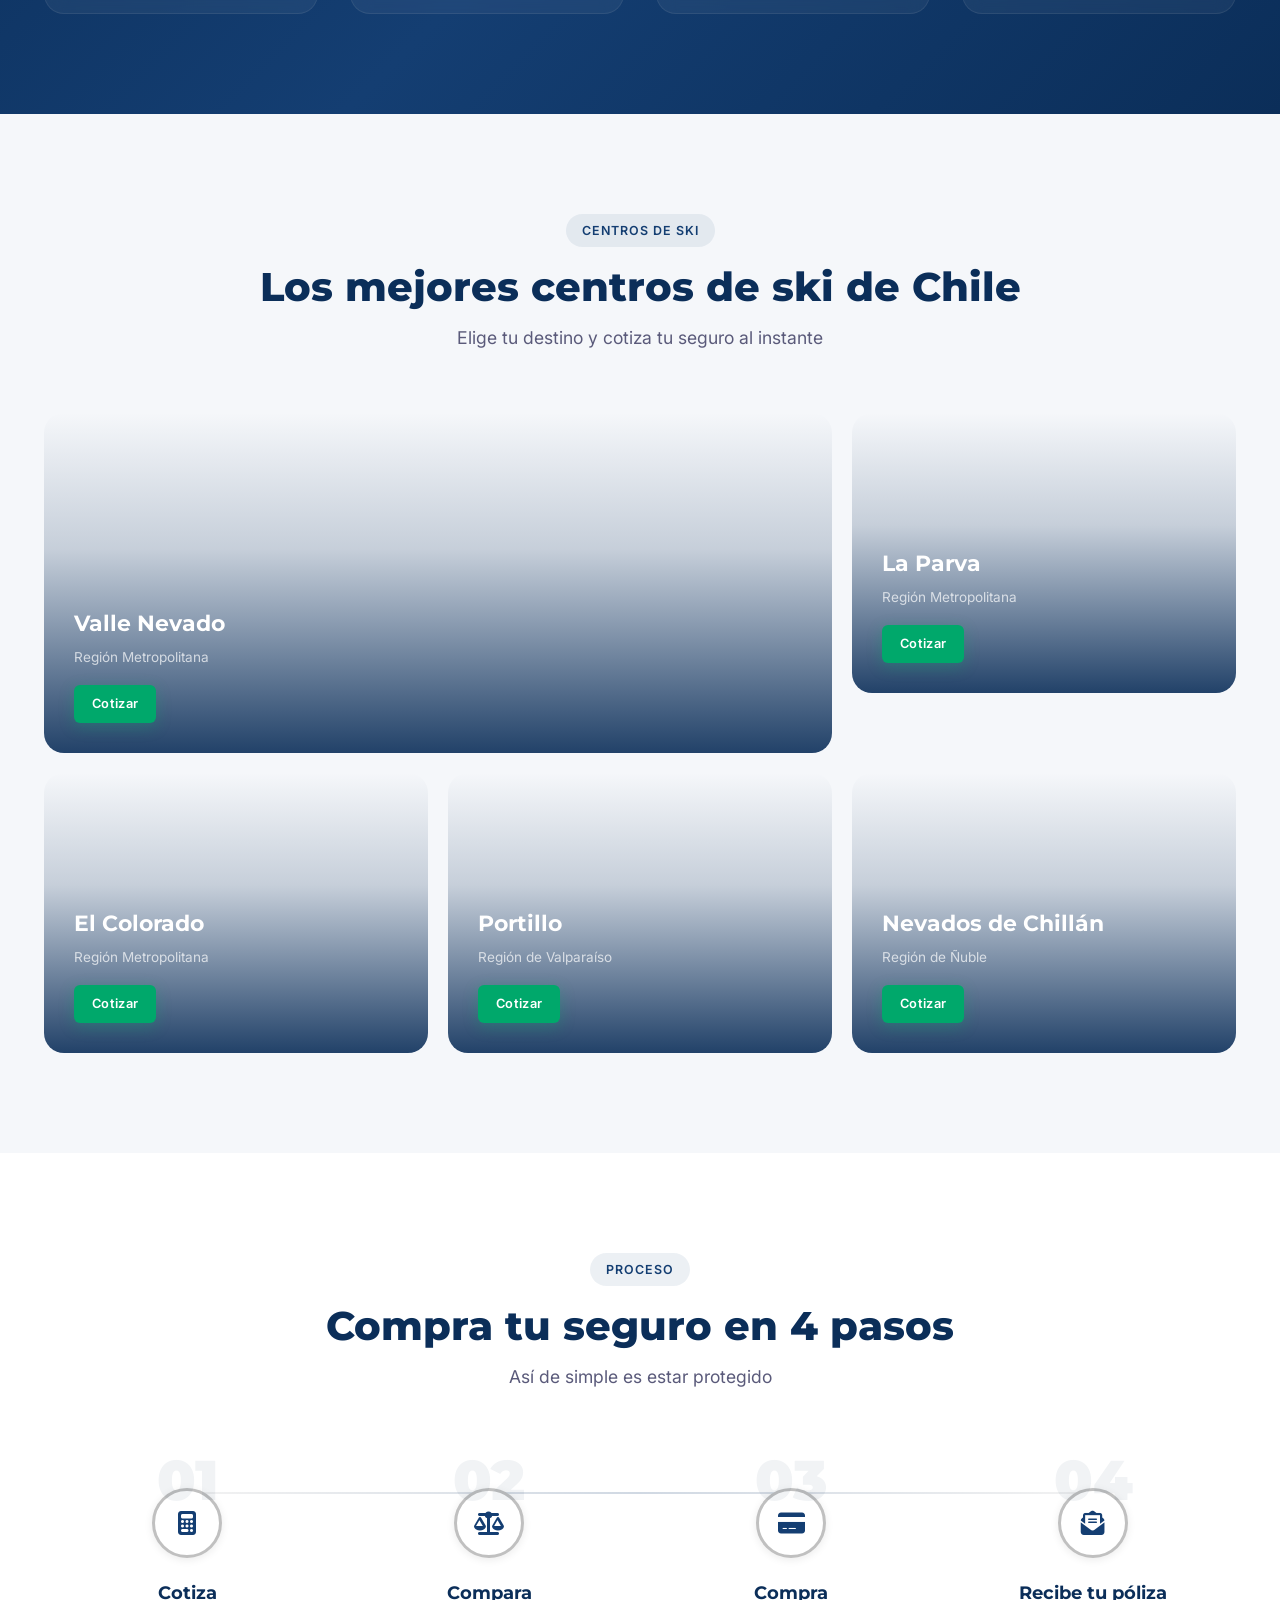
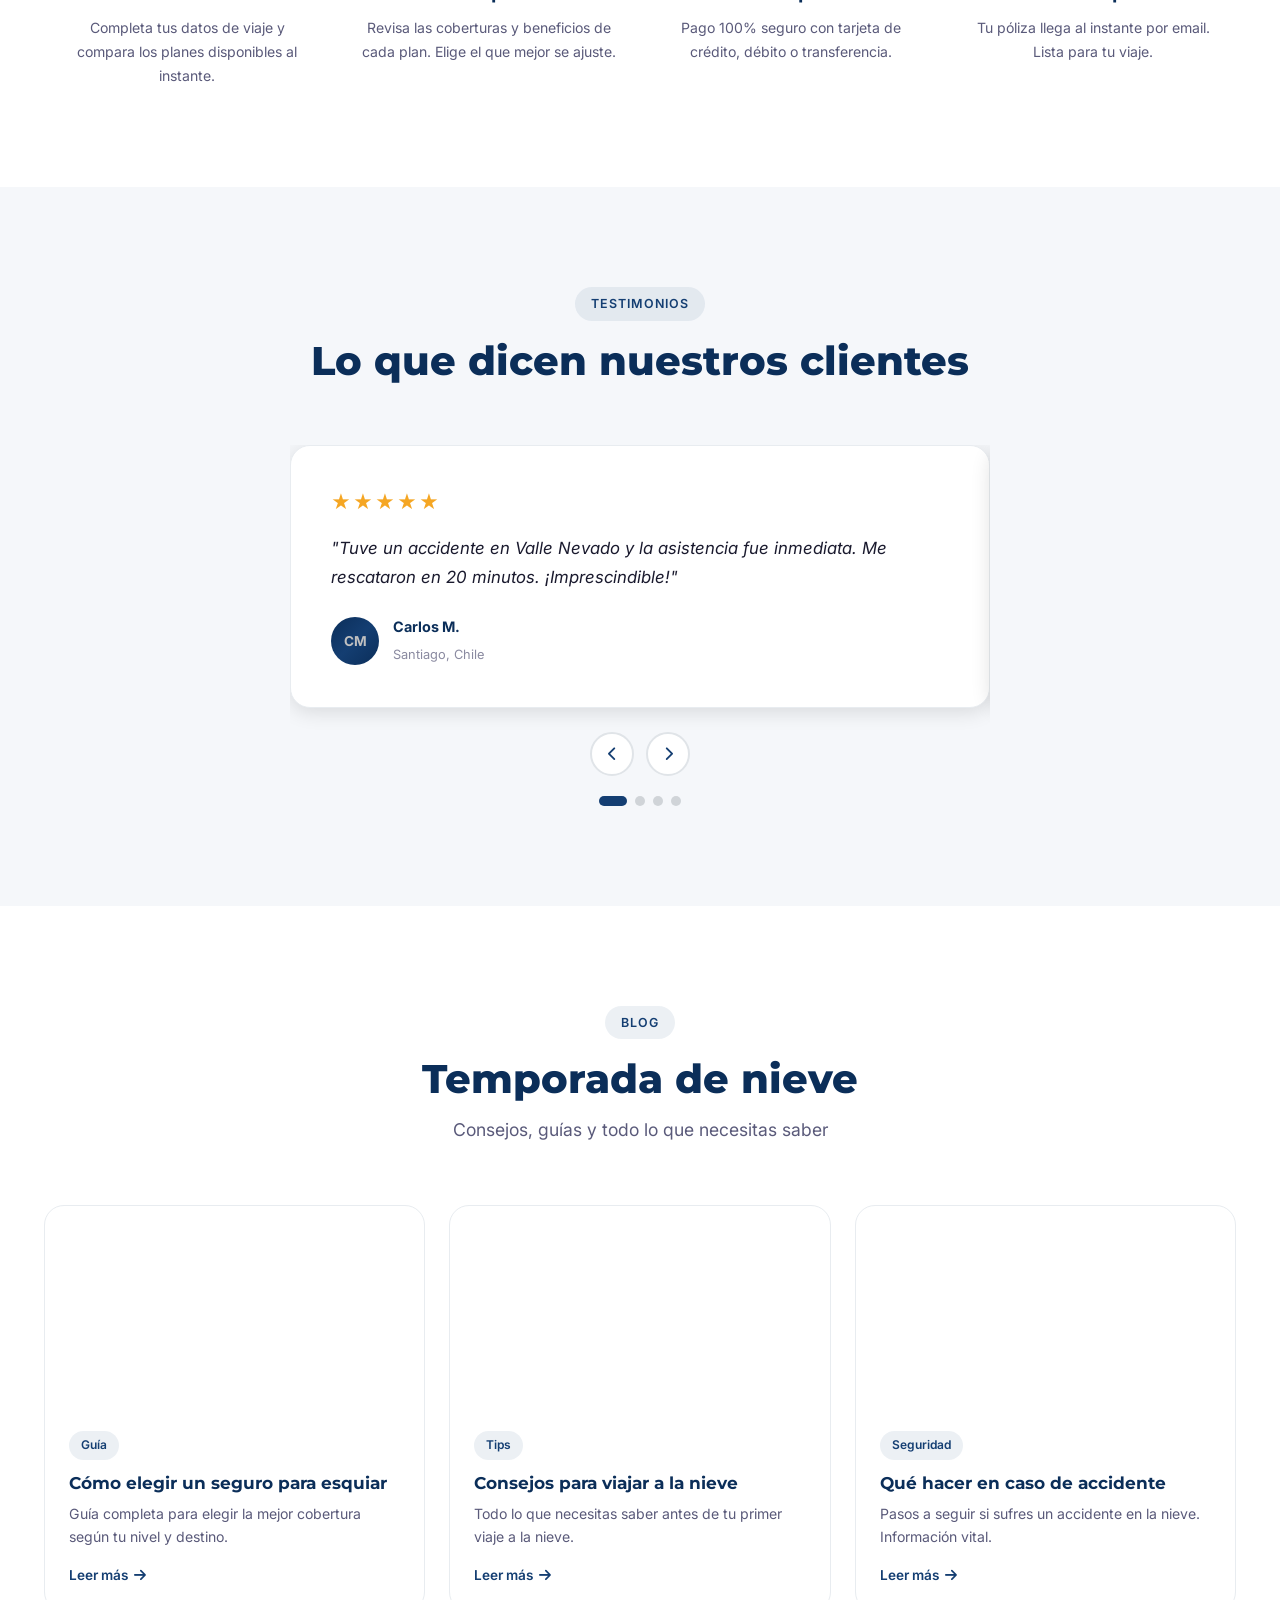
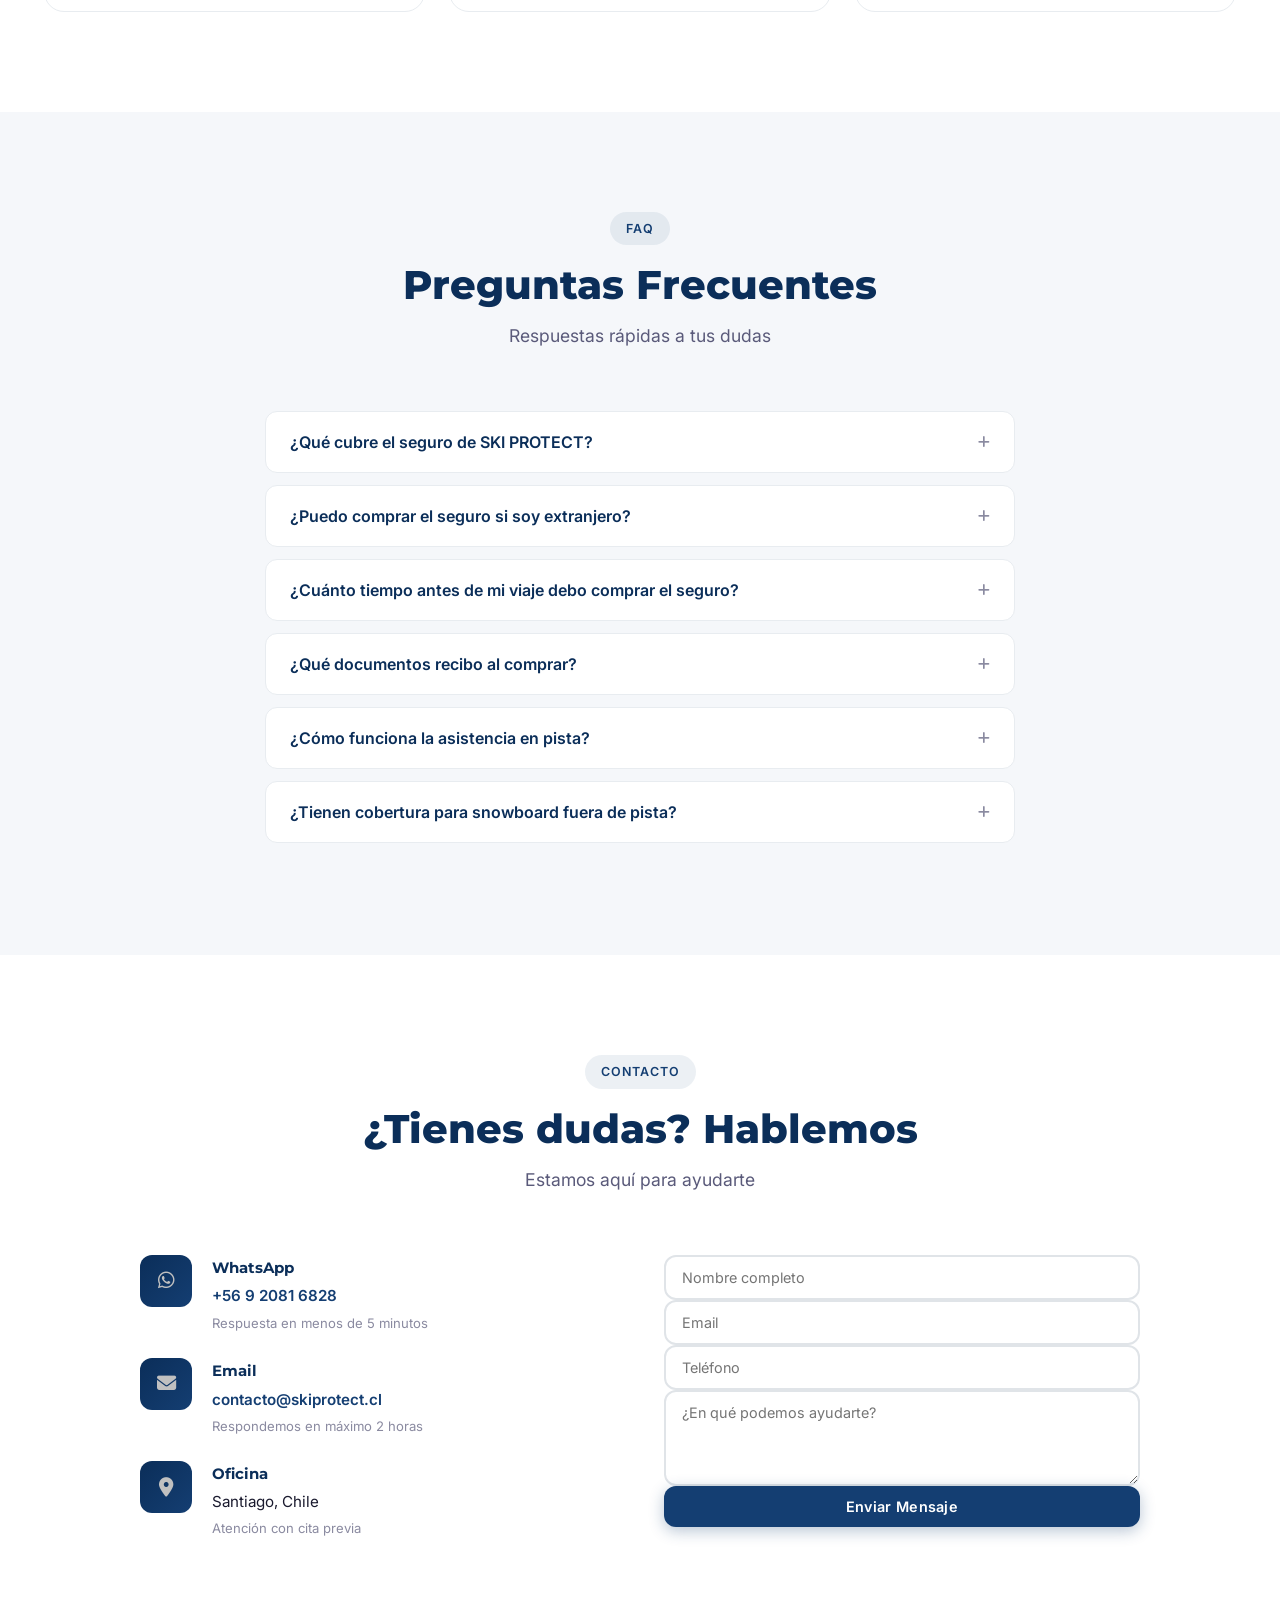
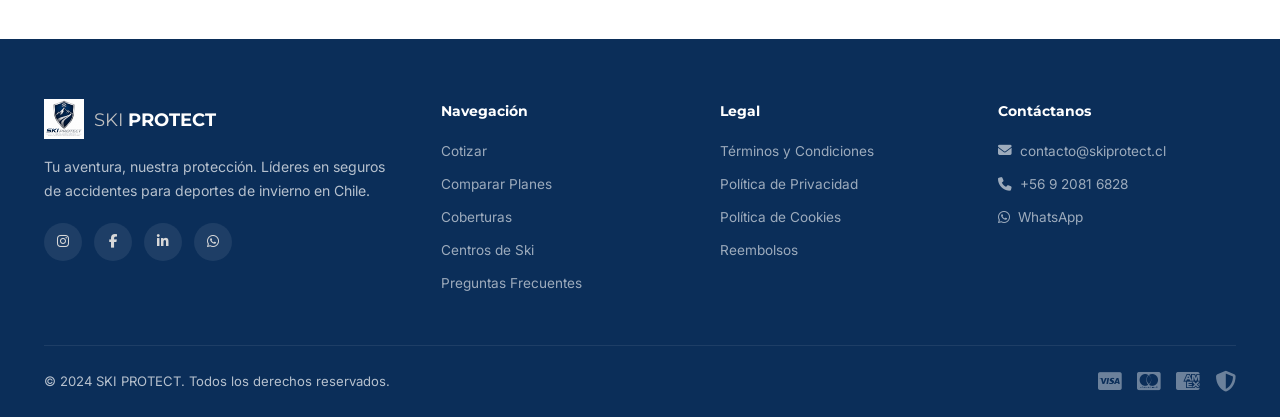
==== commit 39844fe6: "Hero con imagen de fondo Andes" ====
--- a/index.html
+++ b/index.html
@@ -84,11 +84,8 @@
     </nav>
 
     <!-- Hero Section -->
-    <section id="home" class="hero">
-        <video class="hero-video" autoplay muted loop playsinline poster="assets/img/hero-poster.jpg">
-            <source src="assets/img/hero-skiing.mp4" type="video/mp4">
-        </video>
-        <div class="hero-overlay"></div>
+    <section id="home" class="hero" style="background-image: url('assets/img/hero-bg.jpg');">
+            <div class="hero-overlay"></div>
         <div class="hero-content">
             <div class="container">
                 <span class="hero-badge" data-translate="hero-badge">Líder en seguros de deportes de invierno</span>
--- a/assets/css/style.css
+++ b/assets/css/style.css
@@ -387,6 +387,9 @@
     justify-content: center;
     overflow: hidden;
     background: var(--navy-dark);
+    background-size: cover;
+    background-position: center;
+    background-repeat: no-repeat;
 }
 
 .hero-video {
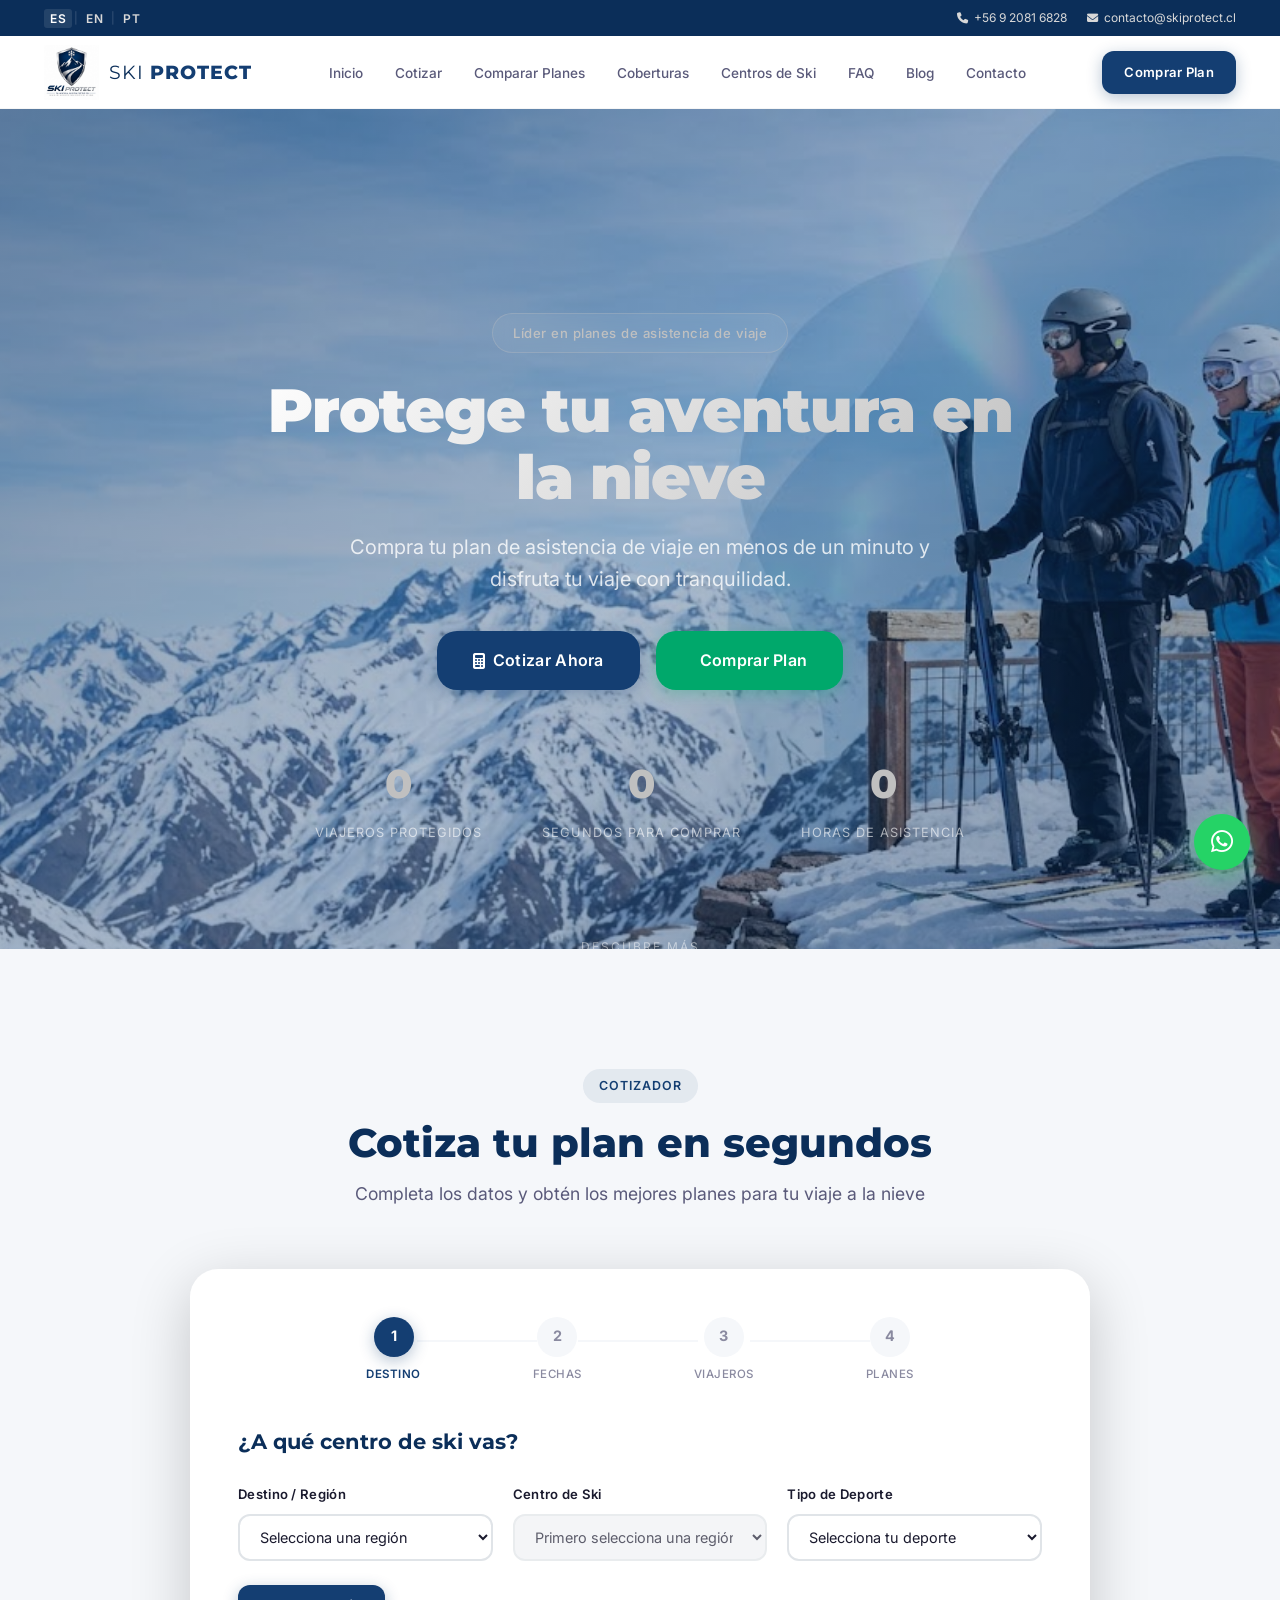
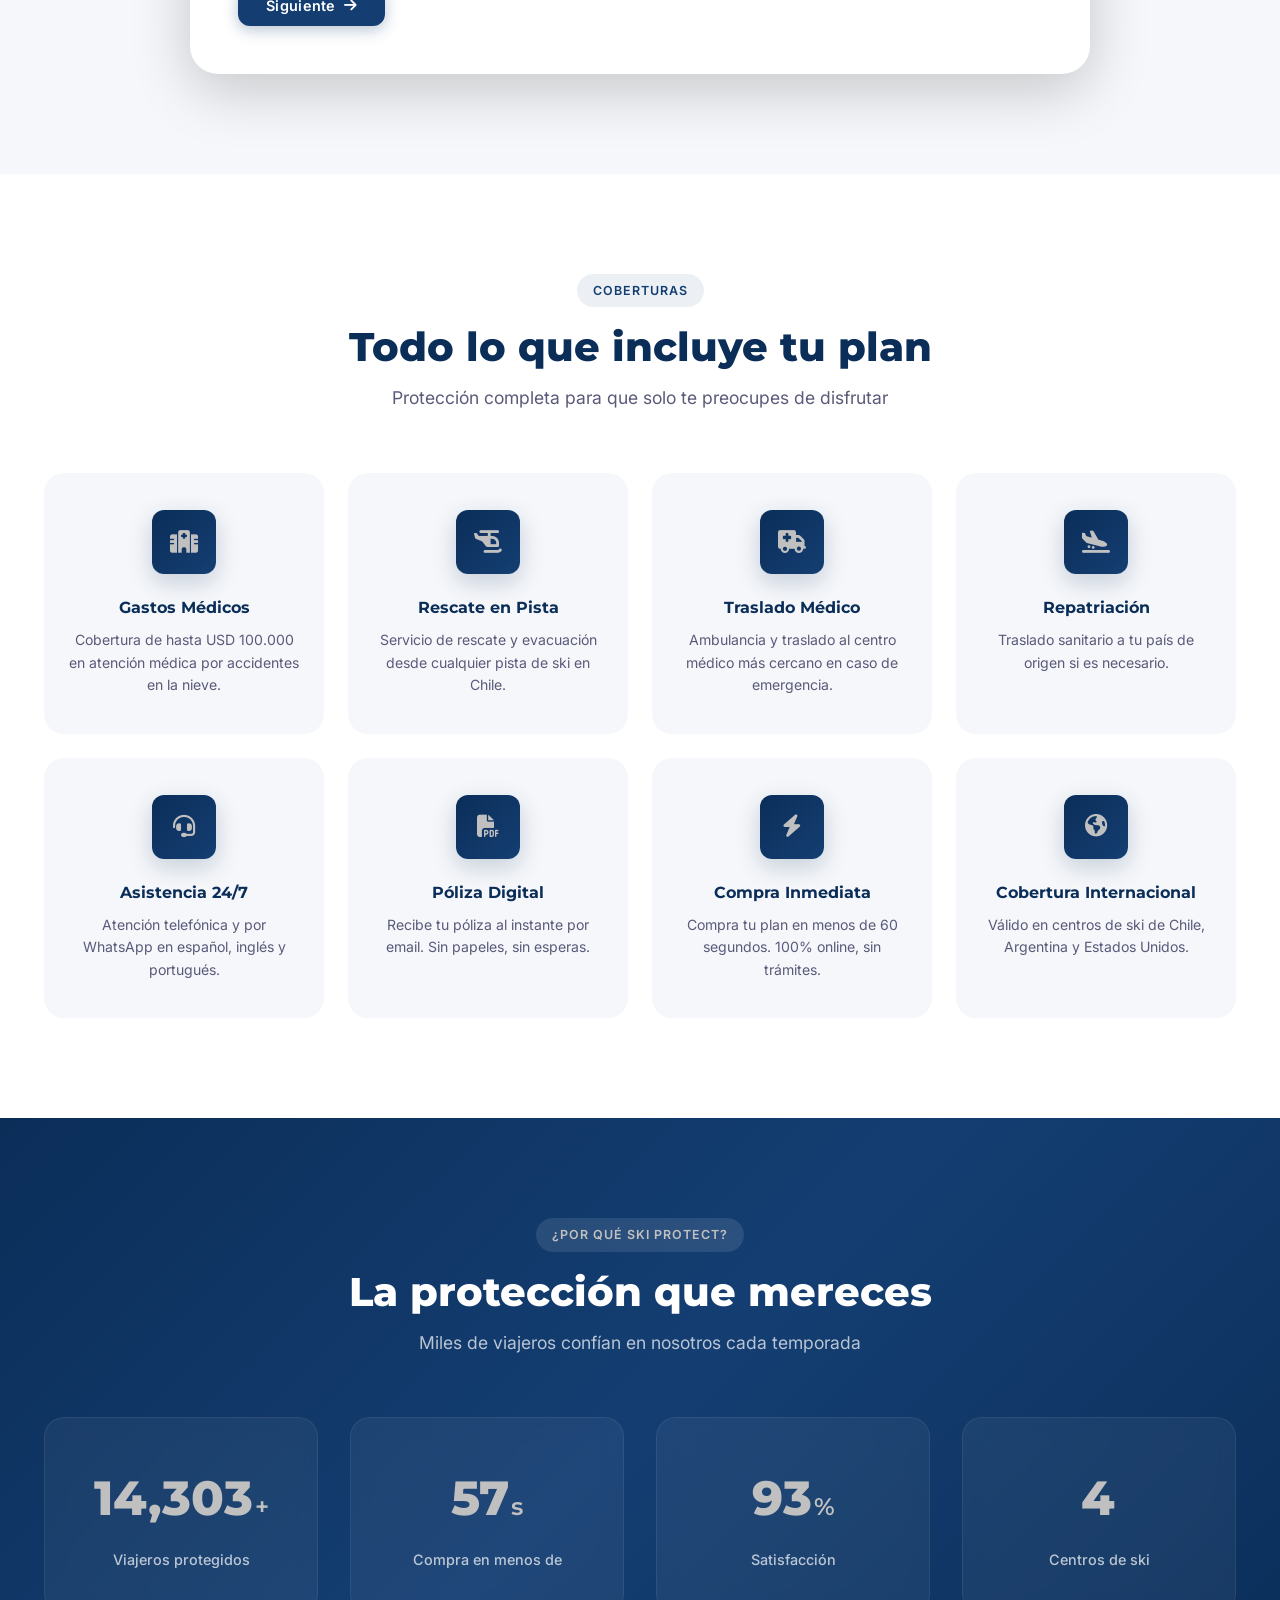
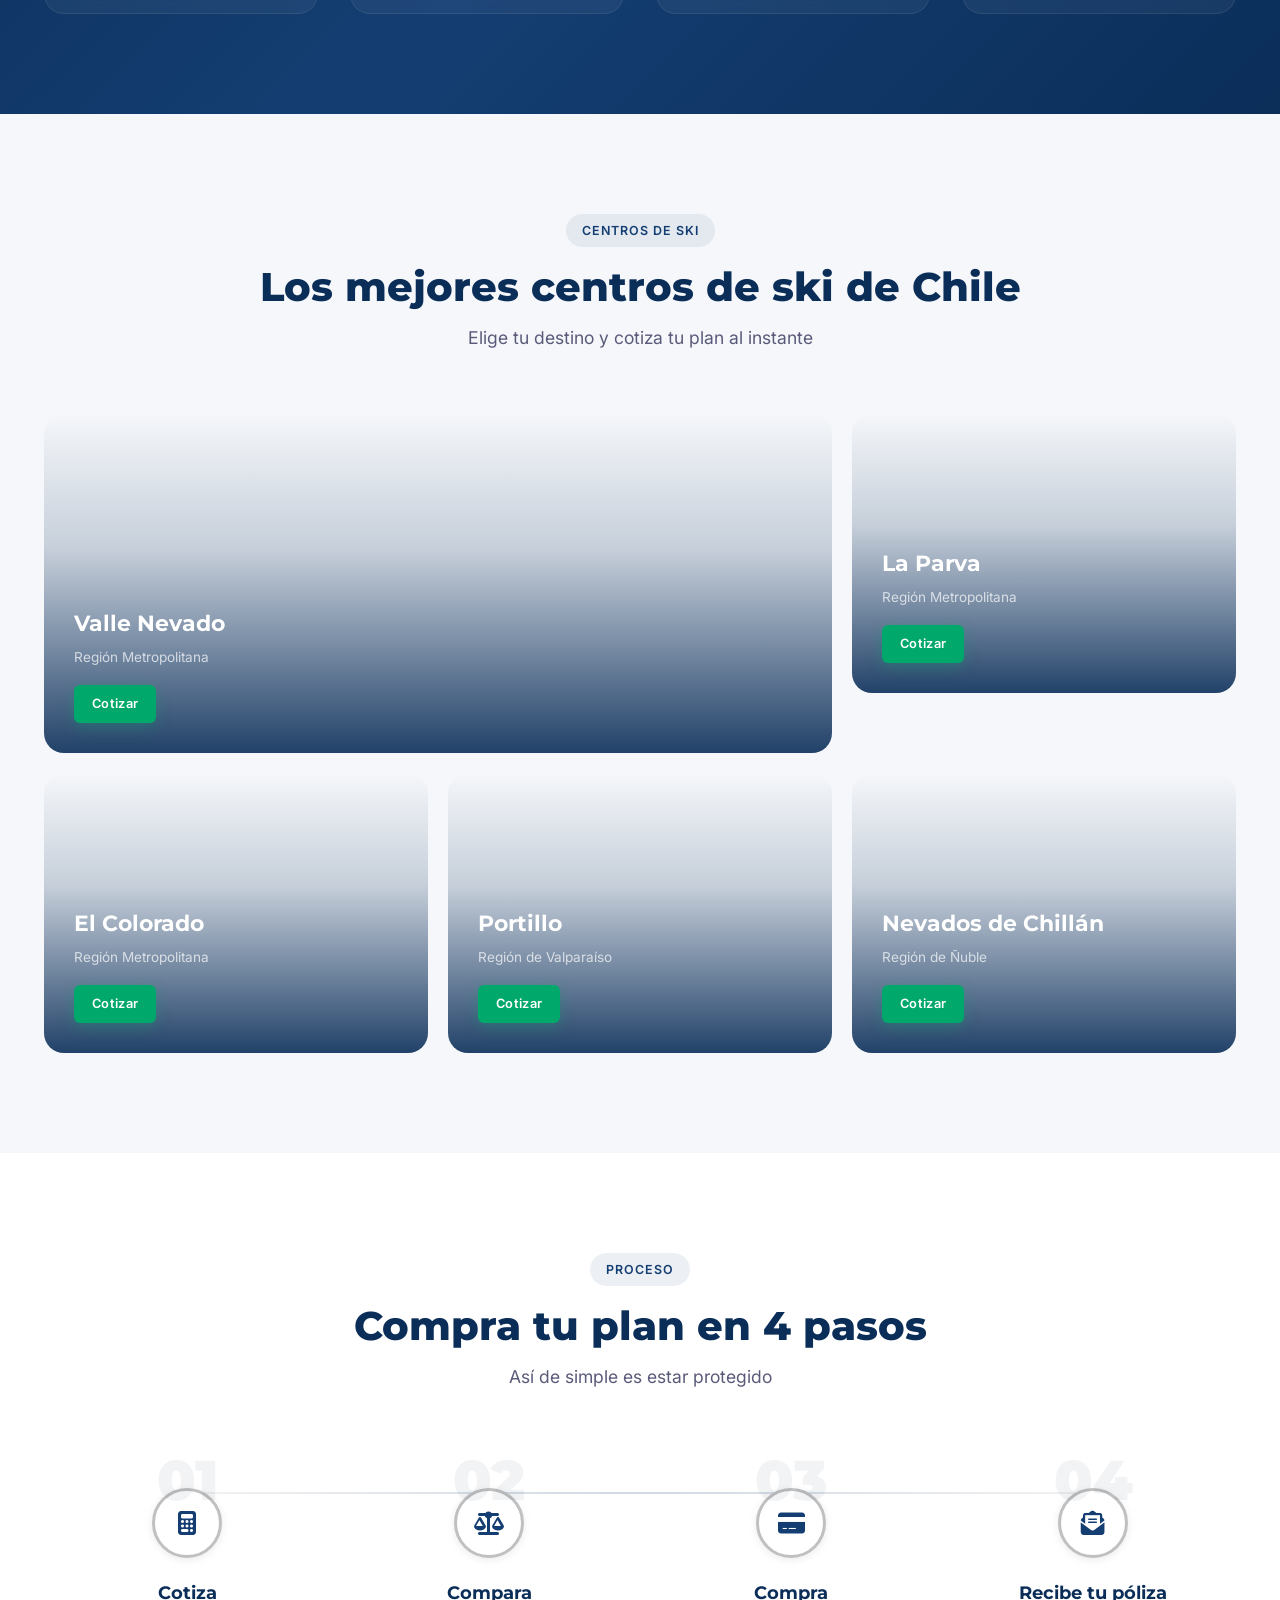
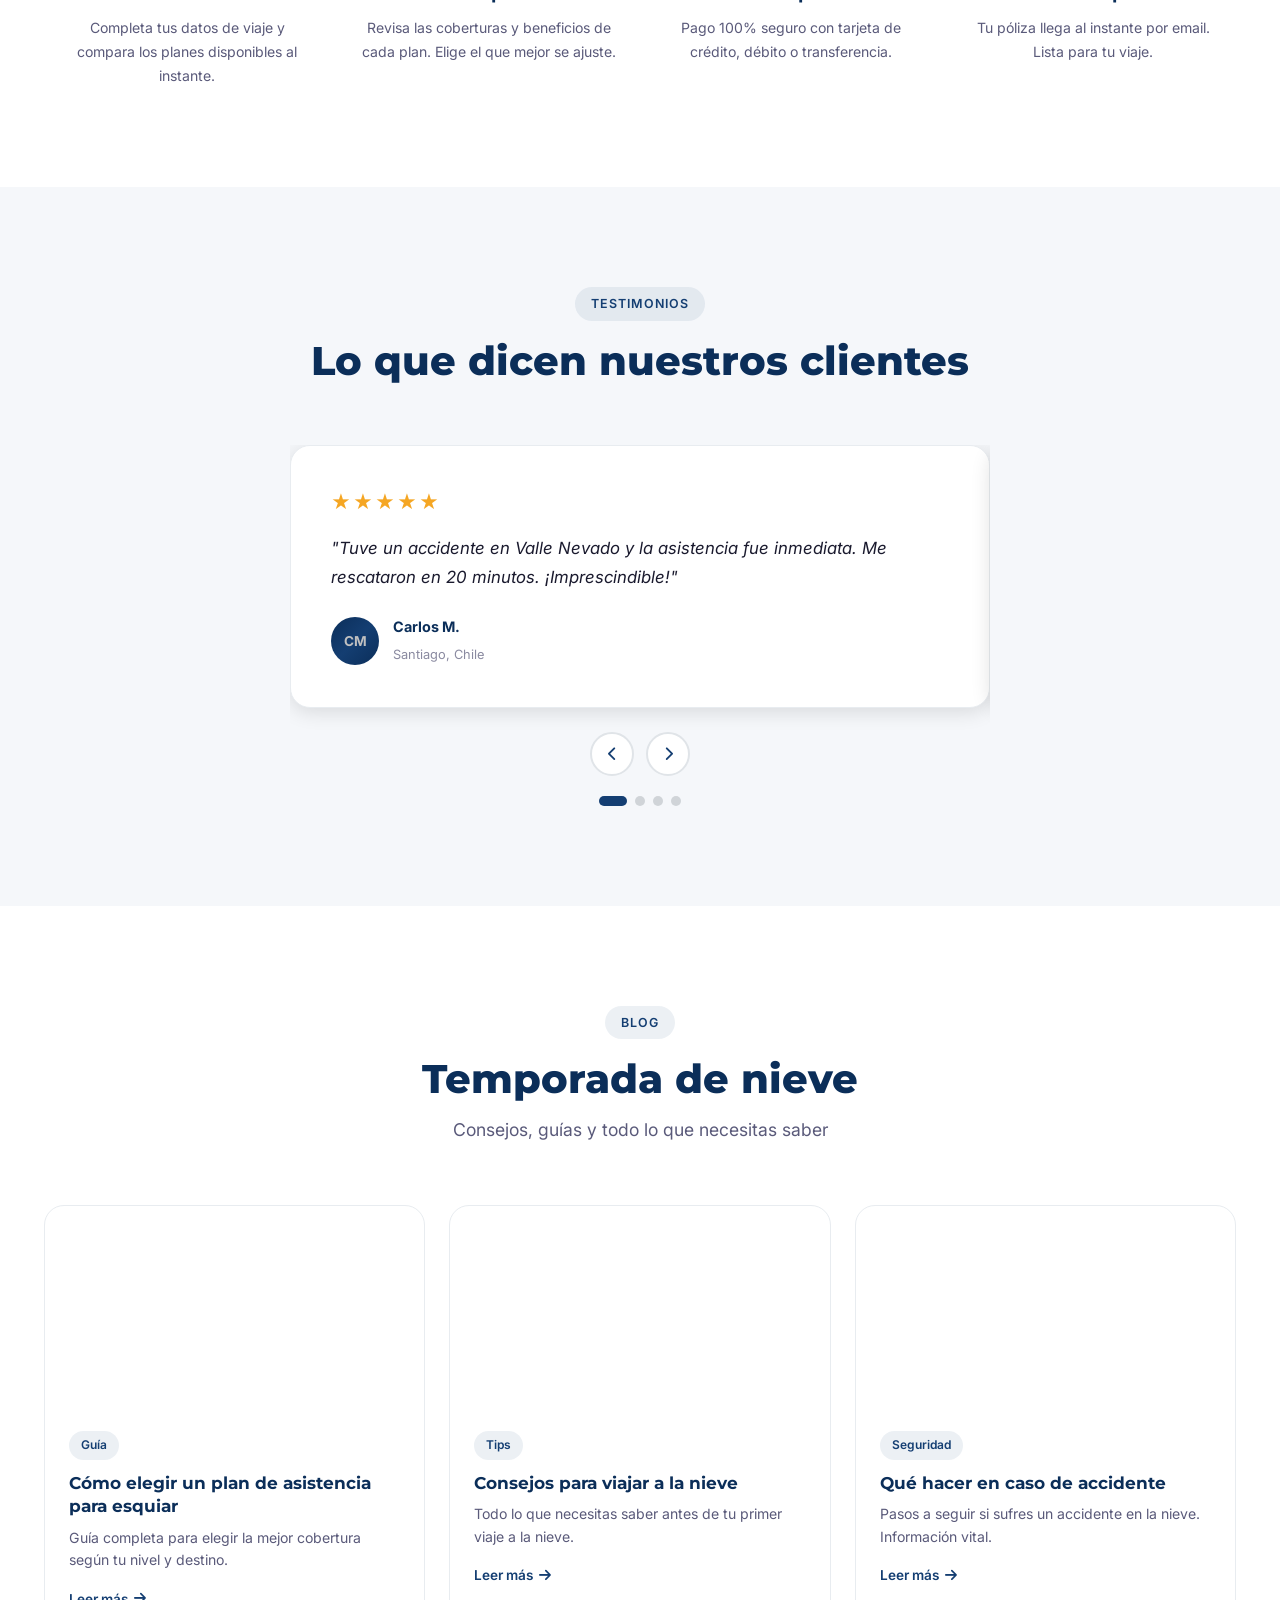
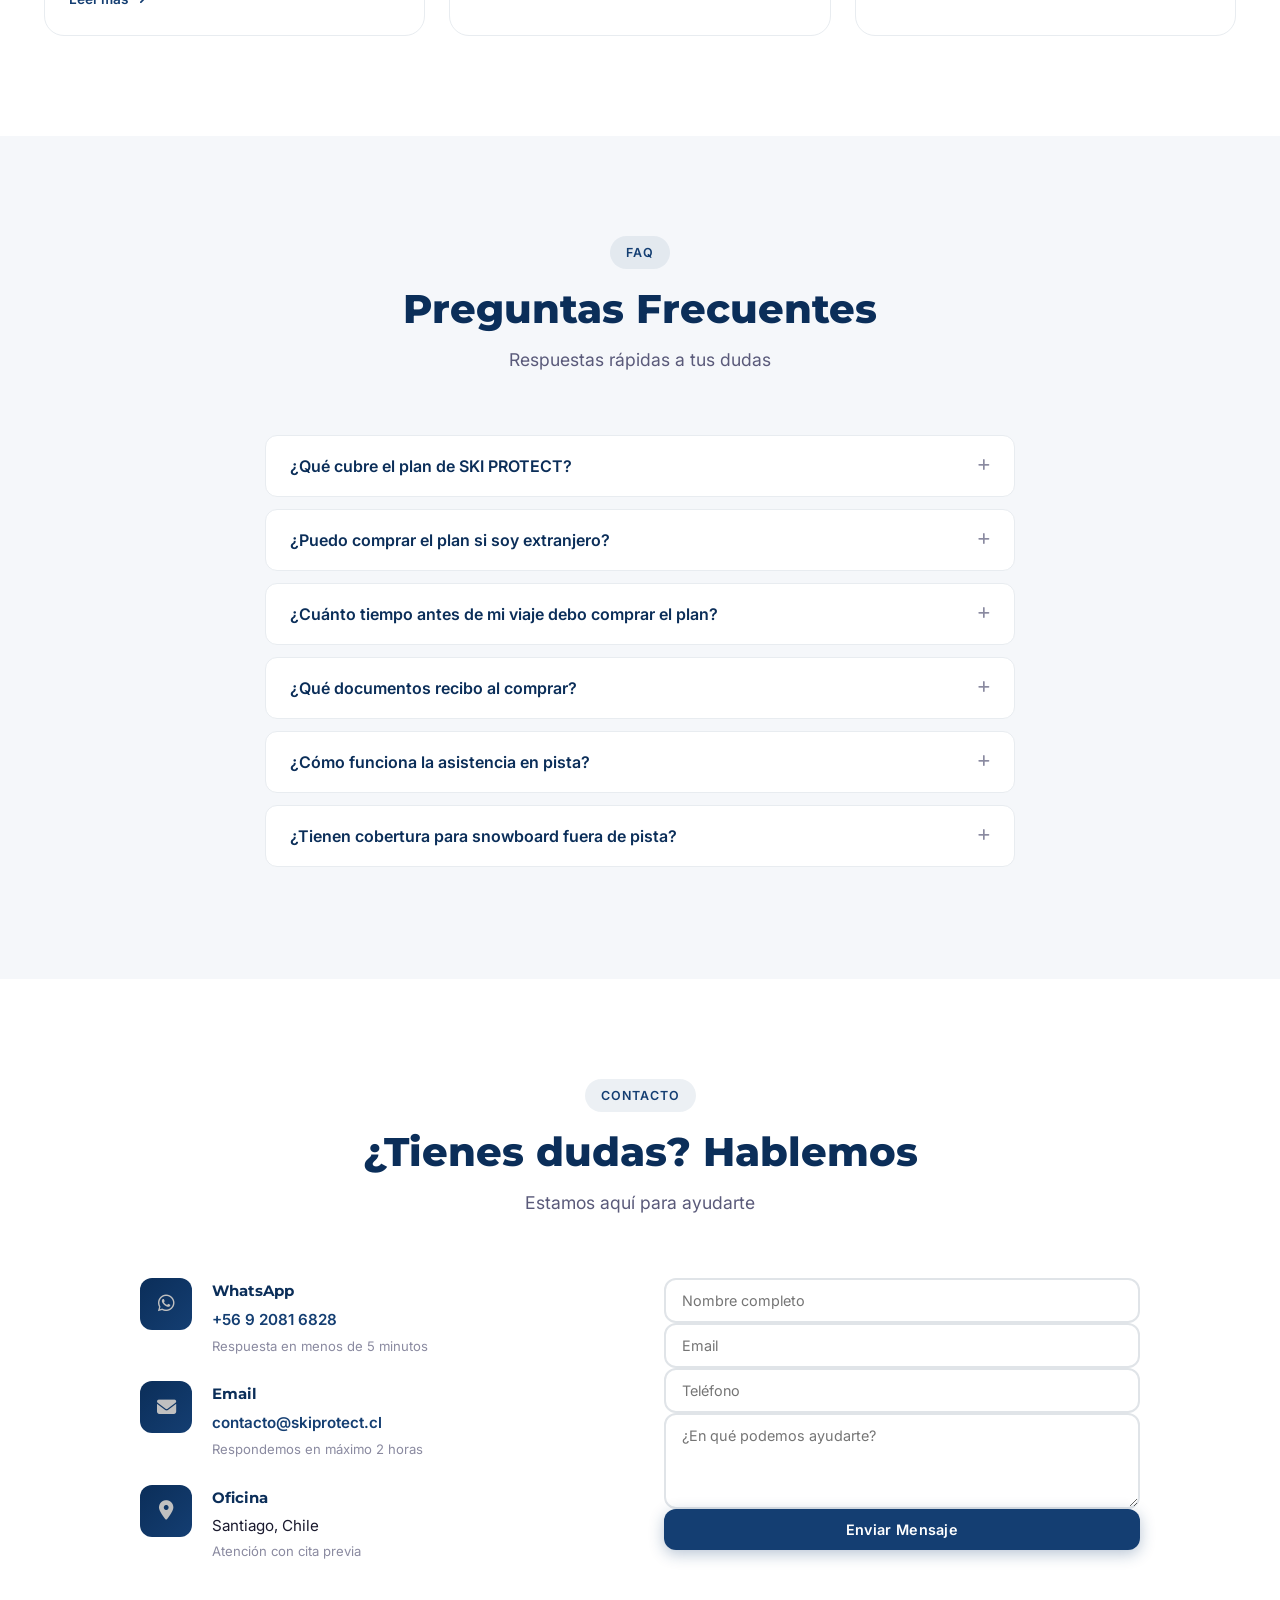
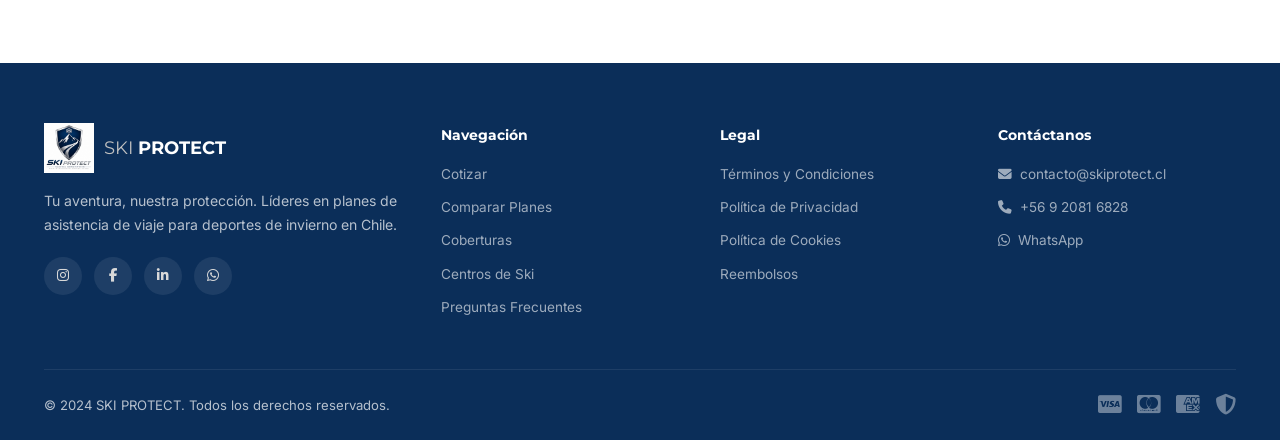
==== commit 427b6a37: "Cambiar 'seguro' por 'plan de asistencia de viaje' en todo el sitio" ====
--- a/index.html
+++ b/index.html
@@ -3,16 +3,16 @@
 <head>
     <meta charset="UTF-8">
     <meta name="viewport" content="width=device-width, initial-scale=1.0">
-    <meta name="description" content="SKI PROTECT - Seguros de accidentes para deportes de invierno en Chile. Protege tu aventura en la nieve con la mejor cobertura. Compra en menos de un minuto.">
+    <meta name="description" content="SKI PROTECT - Planes de asistencia de viaje para deportes de invierno en Chile. Protege tu aventura en la nieve con la mejor cobertura. Compra en menos de un minuto.">
     <meta name="keywords" content="seguro ski chile, seguro deportes invierno, seguro valle nevado, seguro la parva, seguro portillo, snow insurance chile, ski insurance chile, travel insurance chile">
     <meta name="author" content="SKI PROTECT">
     <meta name="robots" content="index, follow">
-    <meta property="og:title" content="SKI PROTECT - Seguros de Accidentes para Deportes de Invierno">
-    <meta property="og:description" content="Compra tu seguro de accidentes en menos de un minuto. Cobertura internacional 24/7.">
+    <meta property="og:title" content="SKI PROTECT - Planes de Asistencia de Viaje para Deportes de Invierno">
+    <meta property="og:description" content="Compra tu plan de asistencia de viaje en menos de un minuto. Cobertura internacional 24/7.">
     <meta property="og:type" content="website">
     <meta property="og:locale" content="es_CL">
     <meta name="twitter:card" content="summary_large_image">
-    <title>SKI PROTECT | Seguros de Accidentes para Deportes de Invierno en Chile</title>
+    <title>SKI PROTECT | Planes de Asistencia de Viaje para Deportes de Invierno en Chile</title>
     <link rel="stylesheet" href="assets/css/style.css">
     <link rel="preconnect" href="https://fonts.googleapis.com">
     <link rel="preconnect" href="https://fonts.gstatic.com" crossorigin>
@@ -26,7 +26,7 @@
         "name": "SKI PROTECT",
         "url": "https://skiprotect.cl",
         "logo": "https://skiprotect.cl/assets/img/logo.svg",
-        "description": "Seguros de accidentes para deportes de invierno en Chile",
+        "description": "Planes de asistencia de viaje para deportes de invierno en Chile",
         "address": {
             "@type": "PostalAddress",
             "addressLocality": "Santiago",
@@ -76,7 +76,7 @@
                 <li><a href="#blog" class="nav-link">Blog</a></li>
                 <li><a href="#contacto" class="nav-link">Contacto</a></li>
             </ul>
-            <a href="#cotizar" class="btn btn-primary btn-nav-cta">Comprar Seguro</a>
+            <a href="#cotizar" class="btn btn-primary btn-nav-cta">Comprar Plan</a>
             <button class="mobile-toggle" id="mobileToggle" aria-label="Menú">
                 <span></span><span></span><span></span>
             </button>
@@ -88,15 +88,15 @@
             <div class="hero-overlay"></div>
         <div class="hero-content">
             <div class="container">
-                <span class="hero-badge" data-translate="hero-badge">Líder en seguros de deportes de invierno</span>
+                <span class="hero-badge" data-translate="hero-badge">Líder en planes de asistencia de viaje</span>
                 <h1 class="hero-title" data-translate="hero-title">Protege tu aventura en la nieve</h1>
-                <p class="hero-subtitle" data-translate="hero-subtitle">Compra tu seguro de accidentes en menos de un minuto y disfruta tu viaje con tranquilidad.</p>
+                <p class="hero-subtitle" data-translate="hero-subtitle">Compra tu plan de asistencia de viaje en menos de un minuto y disfruta tu viaje con tranquilidad.</p>
                 <div class="hero-cta">
                     <a href="#cotizar" class="btn btn-primary btn-lg">
                         <i class="fas fa-calculator"></i> Cotizar Ahora
                     </a>
                     <a href="#cotizar" class="btn btn-accent btn-lg">
-                        <i class="fas fa-shield-haltered"></i> Comprar Seguro
+                        <i class="fas fa-shield-haltered"></i> Comprar Plan
                     </a>
                 </div>
                 <div class="hero-stats">
@@ -126,7 +126,7 @@
         <div class="container">
             <div class="section-header">
                 <span class="section-badge" data-translate="cotizar-badge">Cotizador</span>
-                <h2 class="section-title" data-translate="cotizar-title">Cotiza tu seguro en segundos</h2>
+                <h2 class="section-title" data-translate="cotizar-title">Cotiza tu plan en segundos</h2>
                 <p class="section-subtitle" data-translate="cotizar-subtitle">Completa los datos y obtén los mejores planes para tu viaje a la nieve</p>
             </div>
             <div class="cotizador-card">
@@ -328,7 +328,7 @@
         <div class="container">
             <div class="section-header">
                 <span class="section-badge" data-translate="coberturas-badge">Coberturas</span>
-                <h2 class="section-title" data-translate="coberturas-title">Todo lo que incluye tu seguro</h2>
+                <h2 class="section-title" data-translate="coberturas-title">Todo lo que incluye tu plan</h2>
                 <p class="section-subtitle" data-translate="coberturas-subtitle">Protección completa para que solo te preocupes de disfrutar</p>
             </div>
             <div class="beneficios-grid">
@@ -365,7 +365,7 @@
                 <div class="beneficio-card">
                     <div class="beneficio-icon"><i class="fas fa-bolt"></i></div>
                     <h4>Compra Inmediata</h4>
-                    <p>Compra tu seguro en menos de 60 segundos. 100% online, sin trámites.</p>
+                    <p>Compra tu plan en menos de 60 segundos. 100% online, sin trámites.</p>
                 </div>
                 <div class="beneficio-card">
                     <div class="beneficio-icon"><i class="fas fa-globe-americas"></i></div>
@@ -423,7 +423,7 @@
             <div class="section-header">
                 <span class="section-badge">Centros de Ski</span>
                 <h2 class="section-title">Los mejores centros de ski de Chile</h2>
-                <p class="section-subtitle">Elige tu destino y cotiza tu seguro al instante</p>
+                <p class="section-subtitle">Elige tu destino y cotiza tu plan al instante</p>
             </div>
             <div class="centros-grid">
                 <div class="centro-card" style="background-image: url('https://images.unsplash.com/photo-1551698618-1dfe5d97d256?w=600&q=80')">
@@ -475,7 +475,7 @@
         <div class="container">
             <div class="section-header">
                 <span class="section-badge">Proceso</span>
-                <h2 class="section-title">Compra tu seguro en 4 pasos</h2>
+                <h2 class="section-title">Compra tu plan en 4 pasos</h2>
                 <p class="section-subtitle">Así de simple es estar protegido</p>
             </div>
             <div class="proceso-grid">
@@ -529,7 +529,7 @@
                     </div>
                     <div class="testimonio-card">
                         <div class="testimonio-stars">★★★★★</div>
-                        <p>"Compré el seguro para mi familia desde Brasil. Todo online, rapidísimo. La tranquilidad no tiene precio."</p>
+                        <p>"Compré el plan para mi familia desde Brasil. Todo online, rapidísimo. La tranquilidad no tiene precio."</p>
                         <div class="testimonio-author">
                             <div class="testimonio-avatar">RS</div>
                             <div>
@@ -551,7 +551,7 @@
                     </div>
                     <div class="testimonio-card">
                         <div class="testimonio-stars">★★★★★</div>
-                        <p>"Viajé desde Estados Unidos a Portillo. El seguro cubrió todo sin problemas. 100% recomendado."</p>
+                        <p>"Viajé desde Estados Unidos a Portillo. El plan cubrió todo sin problemas. 100% recomendado."</p>
                         <div class="testimonio-author">
                             <div class="testimonio-avatar">JW</div>
                             <div>
@@ -583,7 +583,7 @@
                     <div class="blog-image" style="background-image: url('https://images.unsplash.com/photo-1522053550445-b82531b54a8d?w=500&q=80')"></div>
                     <div class="blog-content">
                         <span class="blog-category">Guía</span>
-                        <h4>Cómo elegir un seguro para esquiar</h4>
+                        <h4>Cómo elegir un plan de asistencia para esquiar</h4>
                         <p>Guía completa para elegir la mejor cobertura según tu nivel y destino.</p>
                         <a href="#" class="blog-link">Leer más <i class="fas fa-arrow-right"></i></a>
                     </div>
@@ -621,7 +621,7 @@
             <div class="faq-list">
                 <div class="faq-item">
                     <button class="faq-question">
-                        ¿Qué cubre el seguro de SKI PROTECT?
+                        ¿Qué cubre el plan de SKI PROTECT?
                         <i class="fas fa-plus"></i>
                     </button>
                     <div class="faq-answer">
@@ -630,7 +630,7 @@
                 </div>
                 <div class="faq-item">
                     <button class="faq-question">
-                        ¿Puedo comprar el seguro si soy extranjero?
+                        ¿Puedo comprar el plan si soy extranjero?
                         <i class="fas fa-plus"></i>
                     </button>
                     <div class="faq-answer">
@@ -639,7 +639,7 @@
                 </div>
                 <div class="faq-item">
                     <button class="faq-question">
-                        ¿Cuánto tiempo antes de mi viaje debo comprar el seguro?
+                        ¿Cuánto tiempo antes de mi viaje debo comprar el plan?
                         <i class="fas fa-plus"></i>
                     </button>
                     <div class="faq-answer">
@@ -652,7 +652,7 @@
                         <i class="fas fa-plus"></i>
                     </button>
                     <div class="faq-answer">
-                        <p>Recibes tu póliza digital en PDF con todos los detalles de cobertura, números de asistencia y condiciones del seguro.</p>
+                        <p>Recibes tu póliza digital en PDF con todos los detalles de cobertura, números de asistencia y condiciones del plan.</p>
                     </div>
                 </div>
                 <div class="faq-item">
@@ -740,7 +740,7 @@
                         <img src="assets/img/logo.png" alt="SKI PROTECT" class="logo-img-footer">
                         <span>SKI <strong>PROTECT</strong></span>
                     </div>
-                    <p>Tu aventura, nuestra protección. Líderes en seguros de accidentes para deportes de invierno en Chile.</p>
+                    <p>Tu aventura, nuestra protección. Líderes en planes de asistencia de viaje para deportes de invierno en Chile.</p>
                     <div class="footer-social">
                         <a href="#" aria-label="Instagram"><i class="fab fa-instagram"></i></a>
                         <a href="#" aria-label="Facebook"><i class="fab fa-facebook-f"></i></a>
--- a/assets/css/style.css
+++ b/assets/css/style.css
@@ -205,14 +205,14 @@
 }
 
 .logo-img {
-    width: 40px;
-    height: 40px;
+    width: 55px;
+    height: 55px;
     object-fit: contain;
 }
 
 .logo-img-footer {
-    width: 40px;
-    height: 40px;
+    width: 50px;
+    height: 50px;
     object-fit: contain;
 }
 
@@ -404,7 +404,7 @@
 .hero-overlay {
     position: absolute;
     inset: 0;
-    background: linear-gradient(135deg, rgba(11,46,89,0.85) 0%, rgba(20,62,114,0.7) 50%, rgba(11,46,89,0.85) 100%);
+    background: linear-gradient(135deg, rgba(11,46,89,0.50) 0%, rgba(20,62,114,0.35) 50%, rgba(11,46,89,0.50) 100%);
 }
 
 .hero-content {
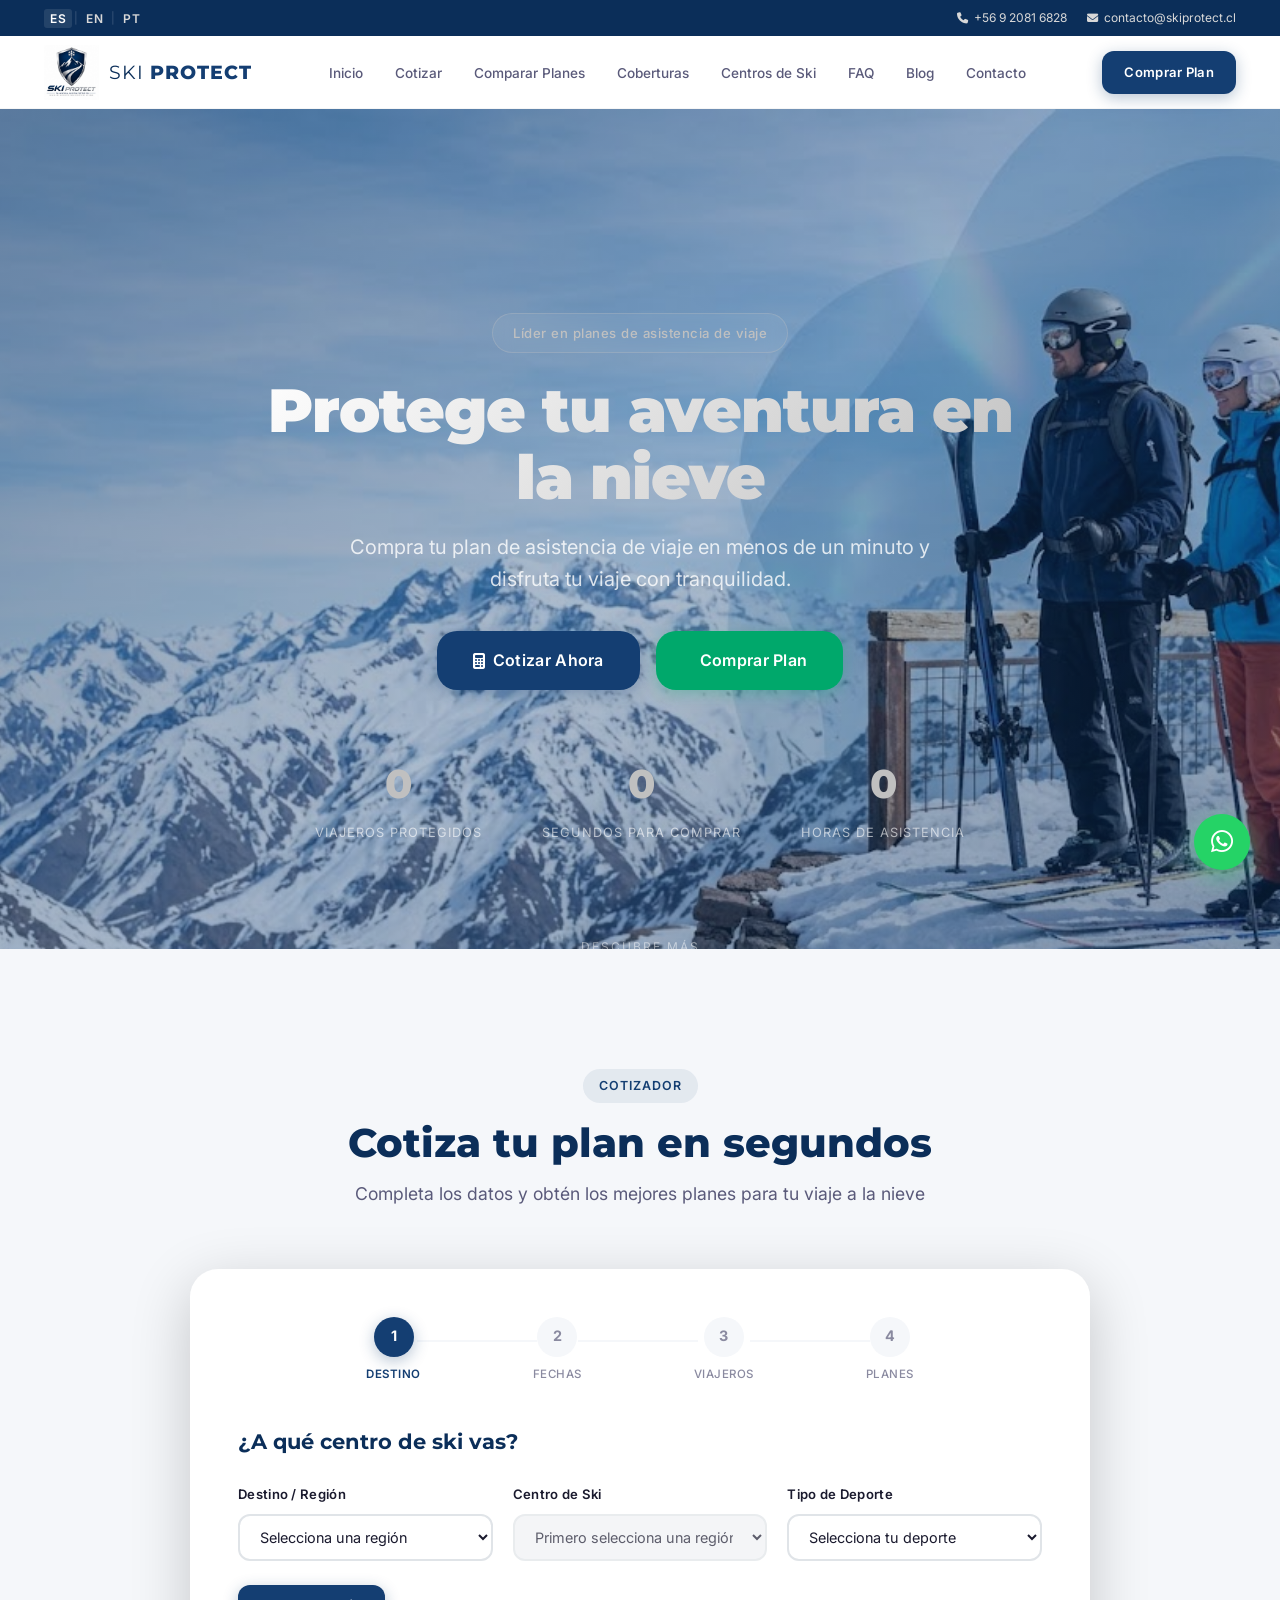
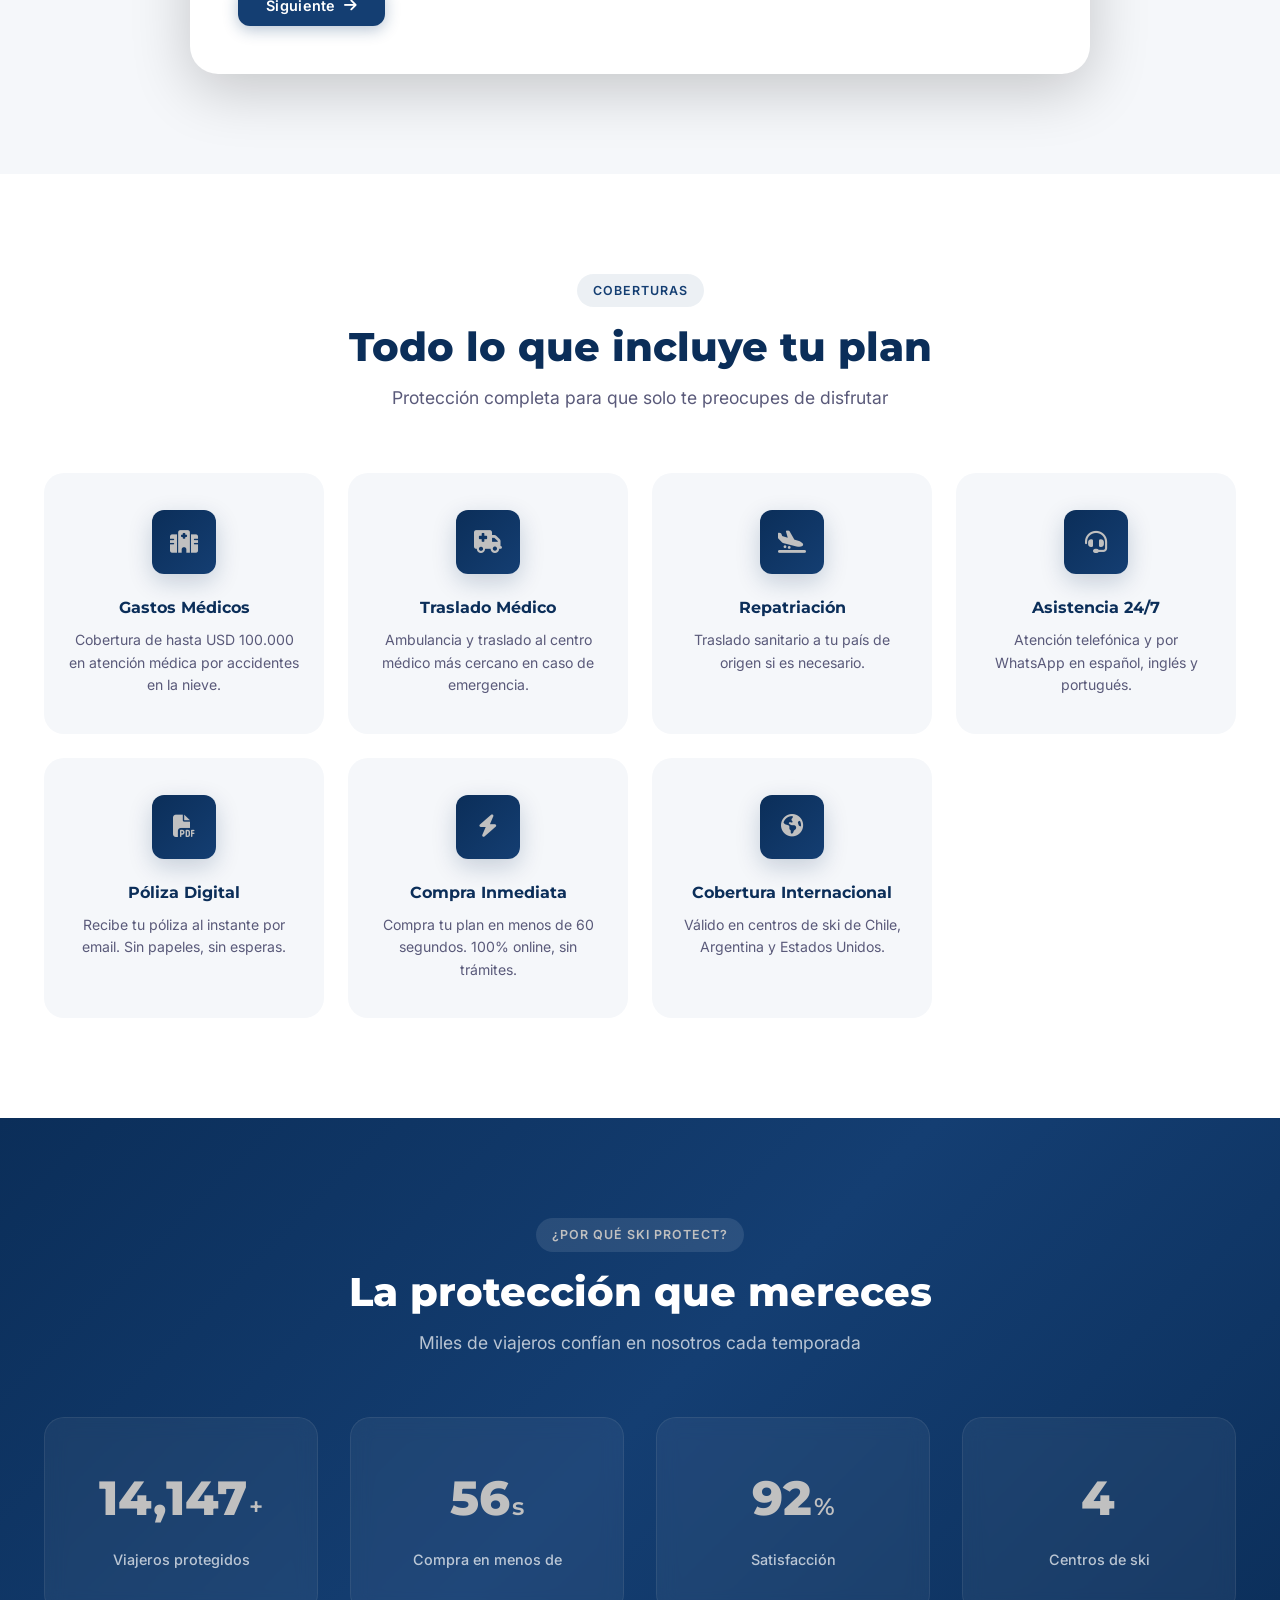
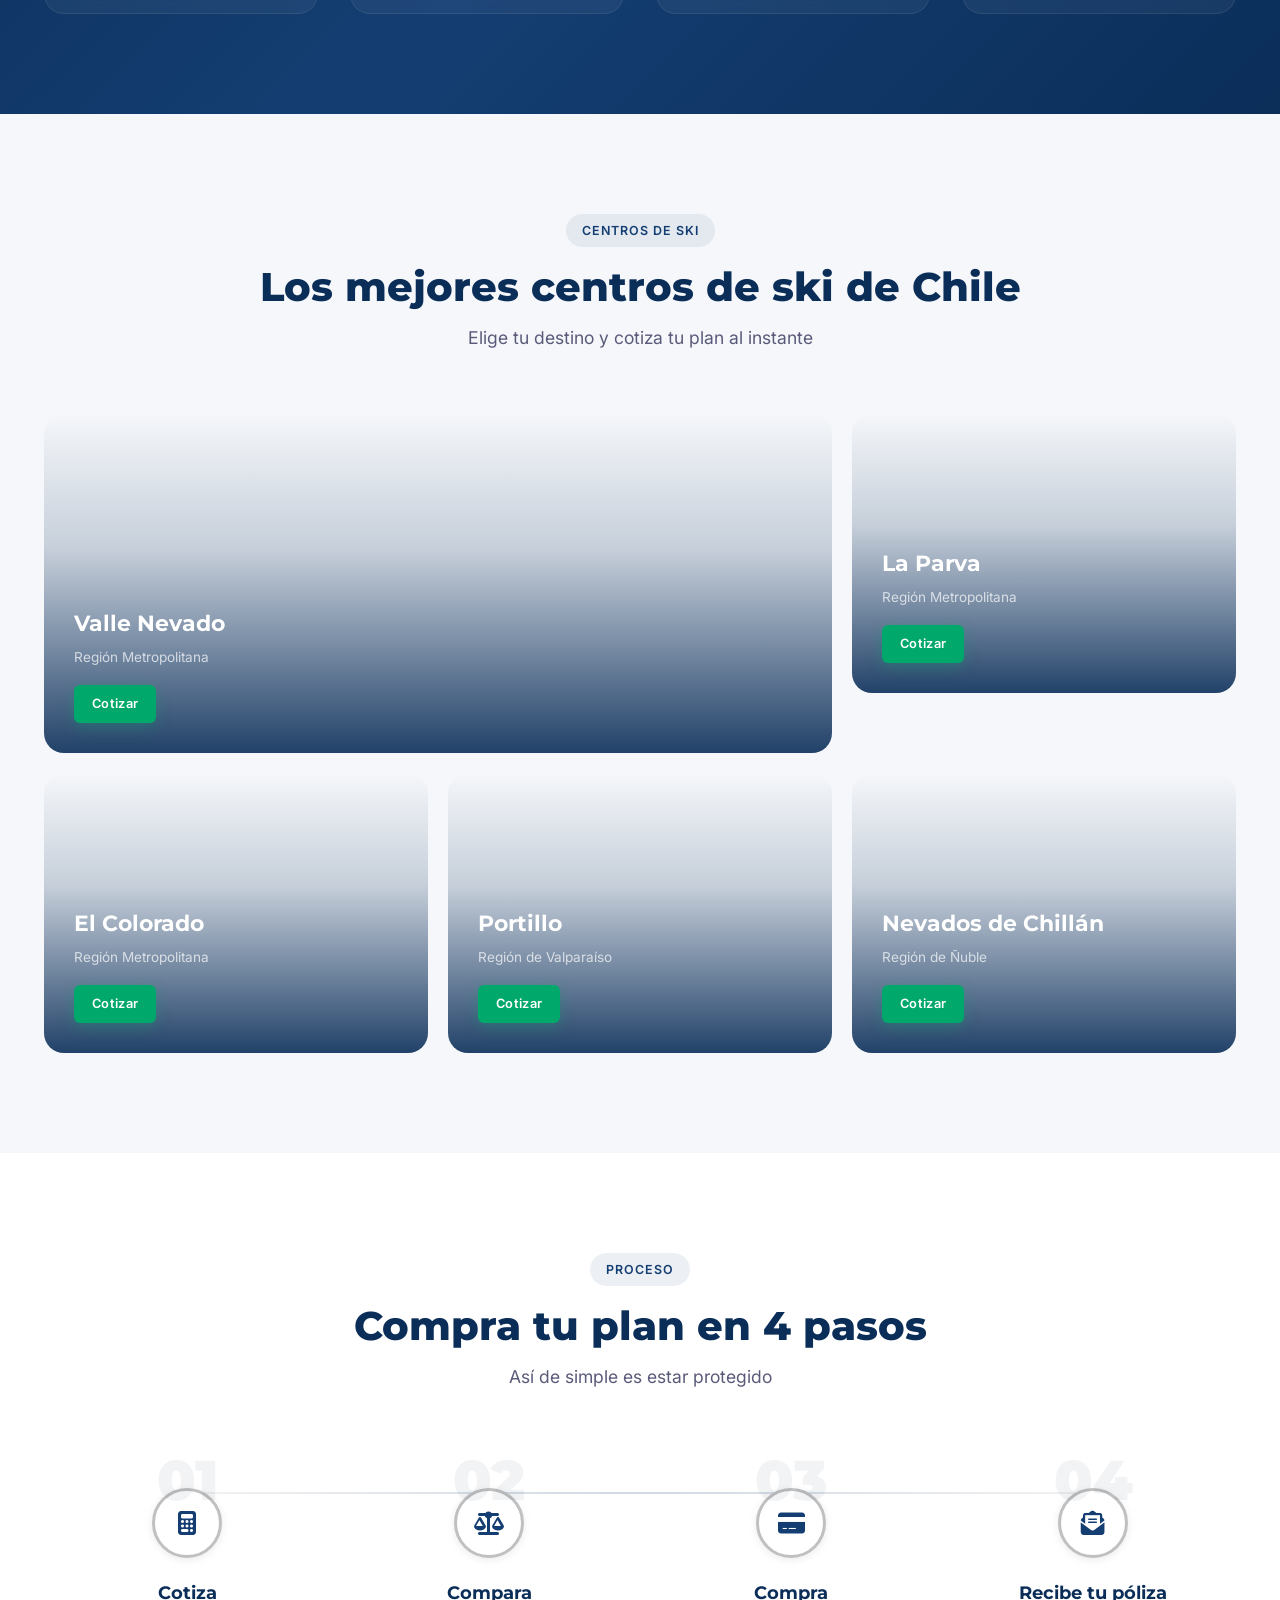
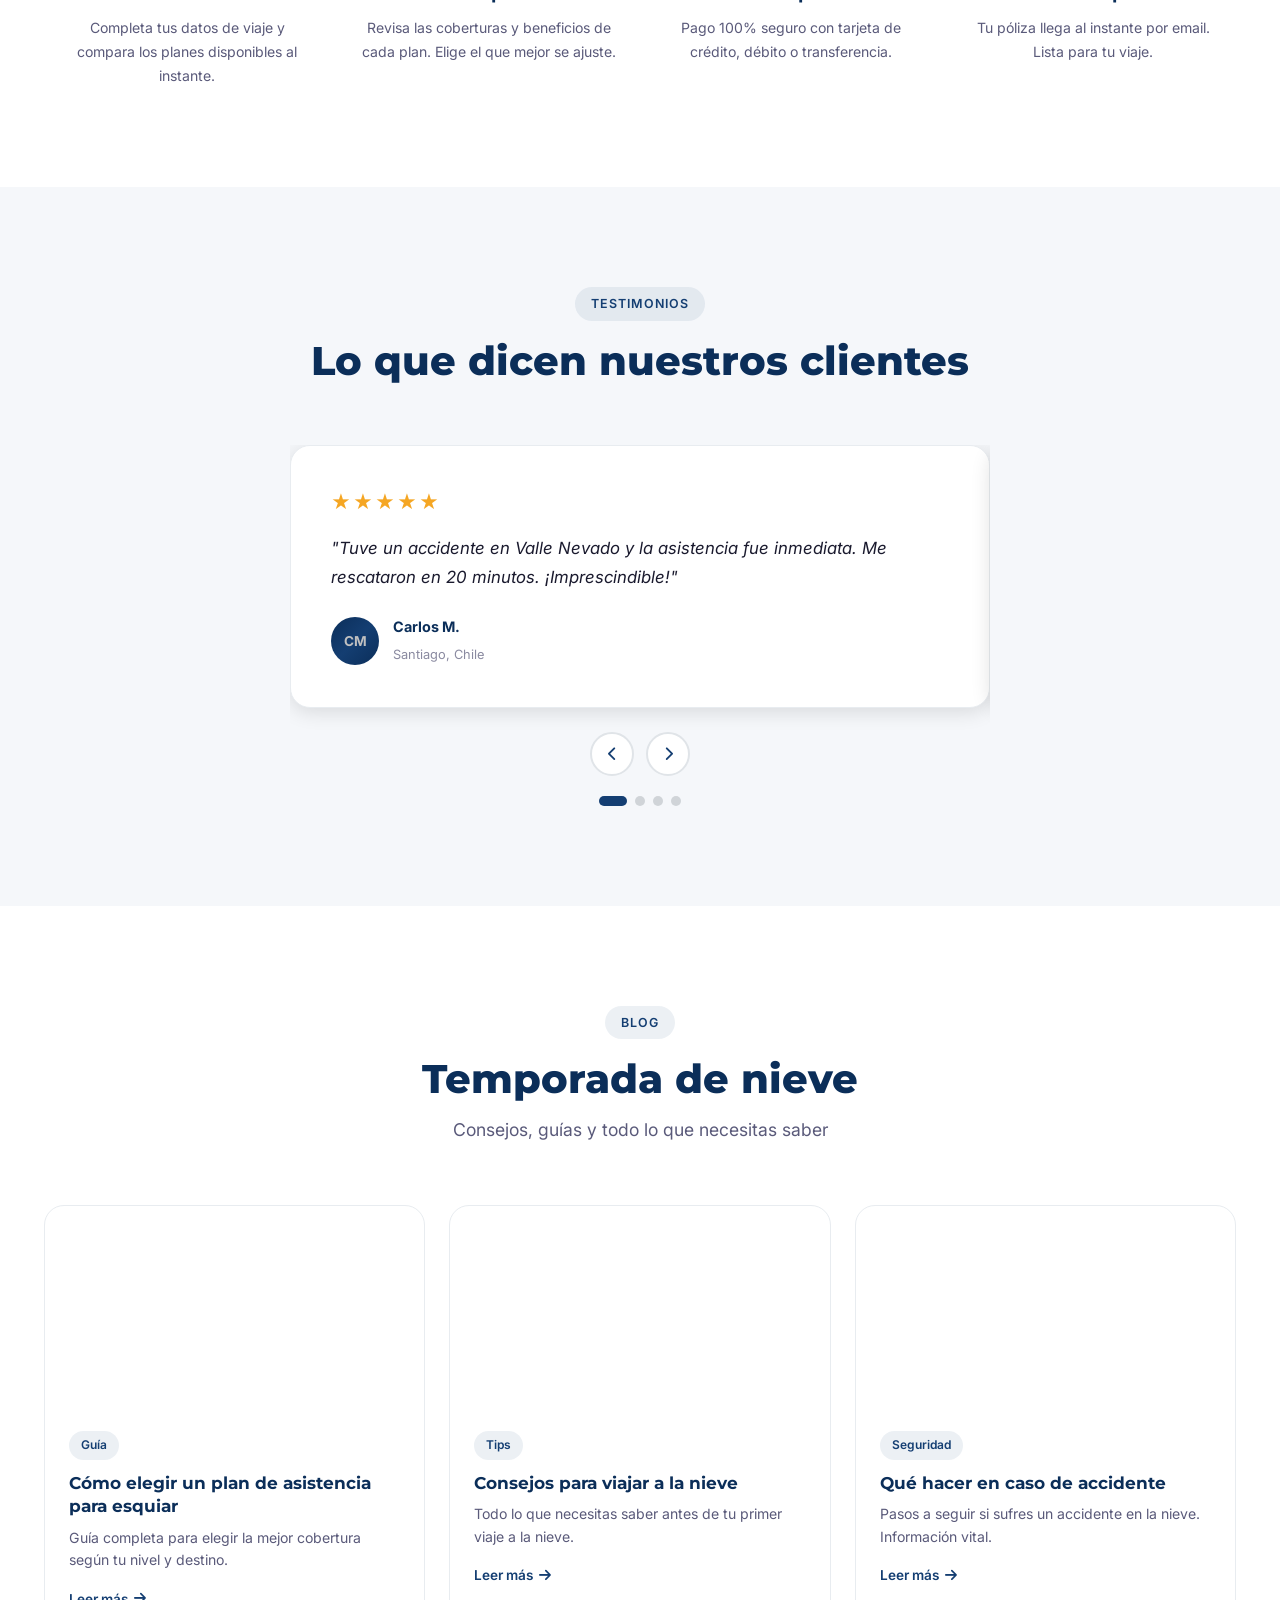
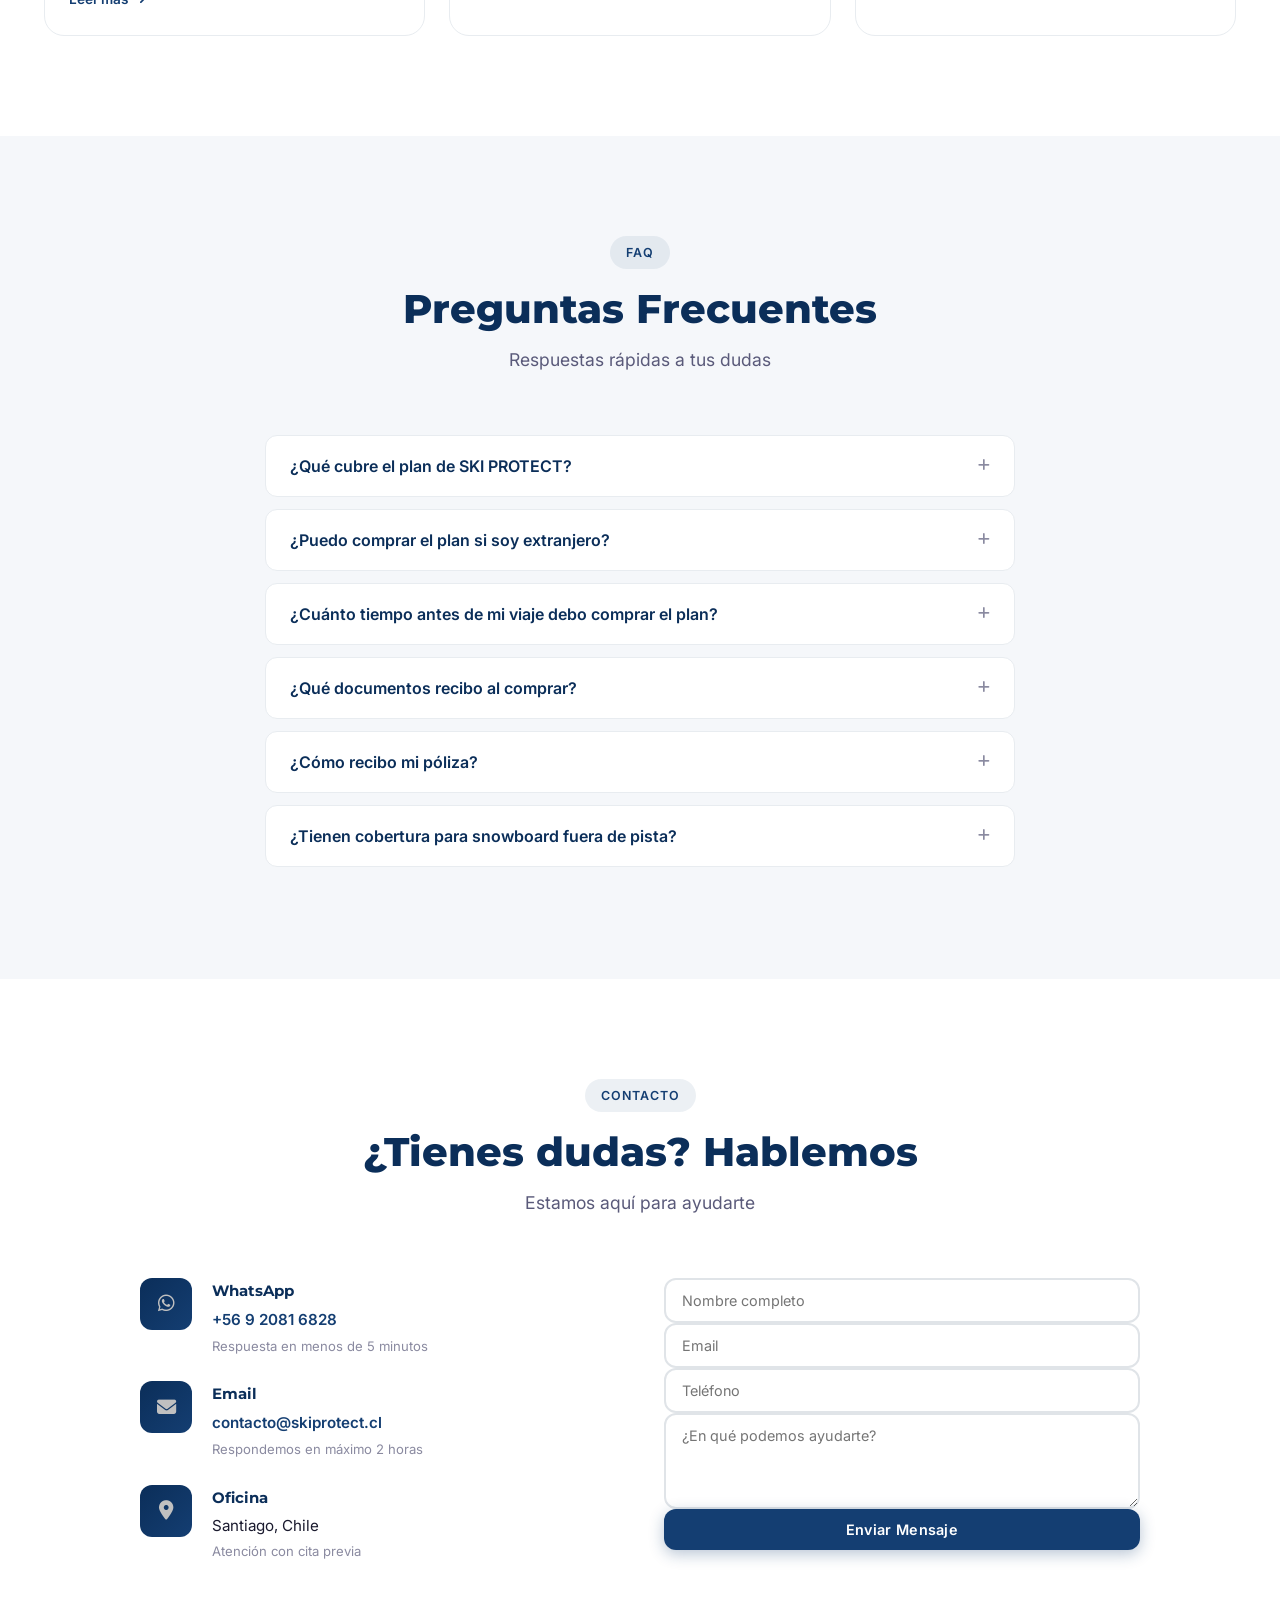
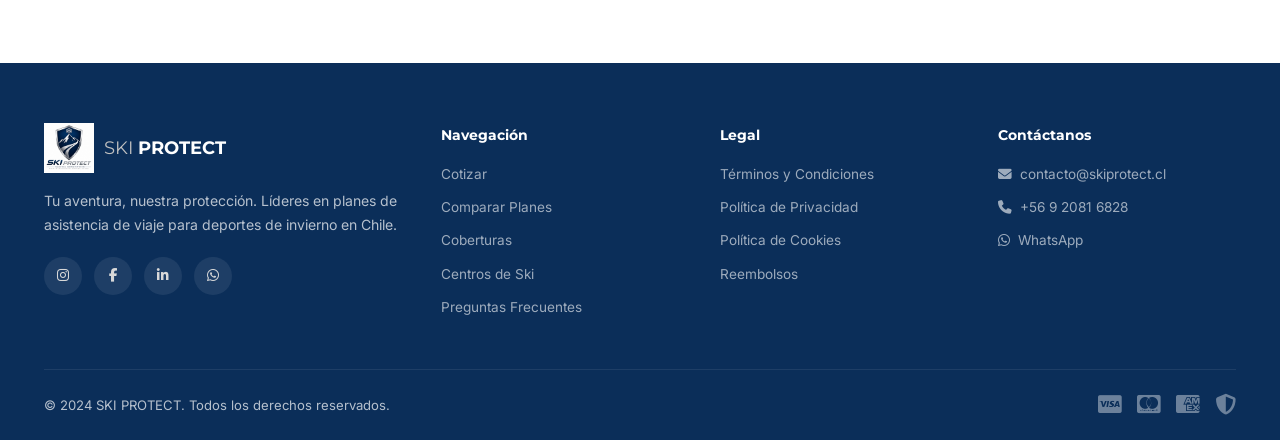
==== commit 97438ecf: "Eliminar 'Rescate en pista' de planes, beneficios y FAQ" ====
--- a/index.html
+++ b/index.html
@@ -261,7 +261,6 @@
                                 </div>
                                 <ul class="plan-features">
                                     <li><i class="fas fa-check"></i> Gastos médicos USD 15.000</li>
-                                    <li><i class="fas fa-check"></i> Rescate en pista</li>
                                     <li><i class="fas fa-check"></i> Asistencia 24/7</li>
                                     <li><i class="fas fa-check"></i> Póliza digital</li>
                                     <li class="feature-disabled"><i class="fas fa-times"></i> Repatriación</li>
@@ -282,7 +281,6 @@
                                 </div>
                                 <ul class="plan-features">
                                     <li><i class="fas fa-check"></i> Gastos médicos USD 50.000</li>
-                                    <li><i class="fas fa-check"></i> Rescate en pista</li>
                                     <li><i class="fas fa-check"></i> Traslado médico</li>
                                     <li><i class="fas fa-check"></i> Repatriación</li>
                                     <li><i class="fas fa-check"></i> Asistencia 24/7</li>
@@ -303,7 +301,6 @@
                                 </div>
                                 <ul class="plan-features">
                                     <li><i class="fas fa-check"></i> Gastos médicos USD 100.000</li>
-                                    <li><i class="fas fa-check"></i> Rescate en pista</li>
                                     <li><i class="fas fa-check"></i> Traslado médico</li>
                                     <li><i class="fas fa-check"></i> Repatriación</li>
                                     <li><i class="fas fa-check"></i> Asistencia 24/7</li>
@@ -336,11 +333,6 @@
                     <div class="beneficio-icon"><i class="fas fa-hospital"></i></div>
                     <h4>Gastos Médicos</h4>
                     <p>Cobertura de hasta USD 100.000 en atención médica por accidentes en la nieve.</p>
-                </div>
-                <div class="beneficio-card">
-                    <div class="beneficio-icon"><i class="fas fa-helicopter"></i></div>
-                    <h4>Rescate en Pista</h4>
-                    <p>Servicio de rescate y evacuación desde cualquier pista de ski en Chile.</p>
                 </div>
                 <div class="beneficio-card">
                     <div class="beneficio-icon"><i class="fas fa-ambulance"></i></div>
@@ -625,7 +617,7 @@
                         <i class="fas fa-plus"></i>
                     </button>
                     <div class="faq-answer">
-                        <p>Cubre accidentes ocurridos durante la práctica de deportes de invierno: gastos médicos, rescate en pista, traslado médico, repatriación y asistencia 24/7. La cobertura específica depende del plan que elijas.</p>
+                        <p>Cubre accidentes ocurridos durante la práctica de deportes de invierno: gastos médicos, traslado médico, repatriación y asistencia 24/7. La cobertura específica depende del plan que elijas.</p>
                     </div>
                 </div>
                 <div class="faq-item">
@@ -657,11 +649,11 @@
                 </div>
                 <div class="faq-item">
                     <button class="faq-question">
-                        ¿Cómo funciona la asistencia en pista?
+                        ¿Cómo recibo mi póliza?
                         <i class="fas fa-plus"></i>
                     </button>
                     <div class="faq-answer">
-                        <p>Solo debes llamar a nuestro número de emergencia 24/7. Coordinamos el rescate con la patrulla del centro de ski y la atención médica necesaria.</p>
+                        <p>Tu póliza digital llega al instante a tu correo electrónico. También puedes descargarla desde el enlace que te enviamos por WhatsApp.</p>
                     </div>
                 </div>
                 <div class="faq-item">
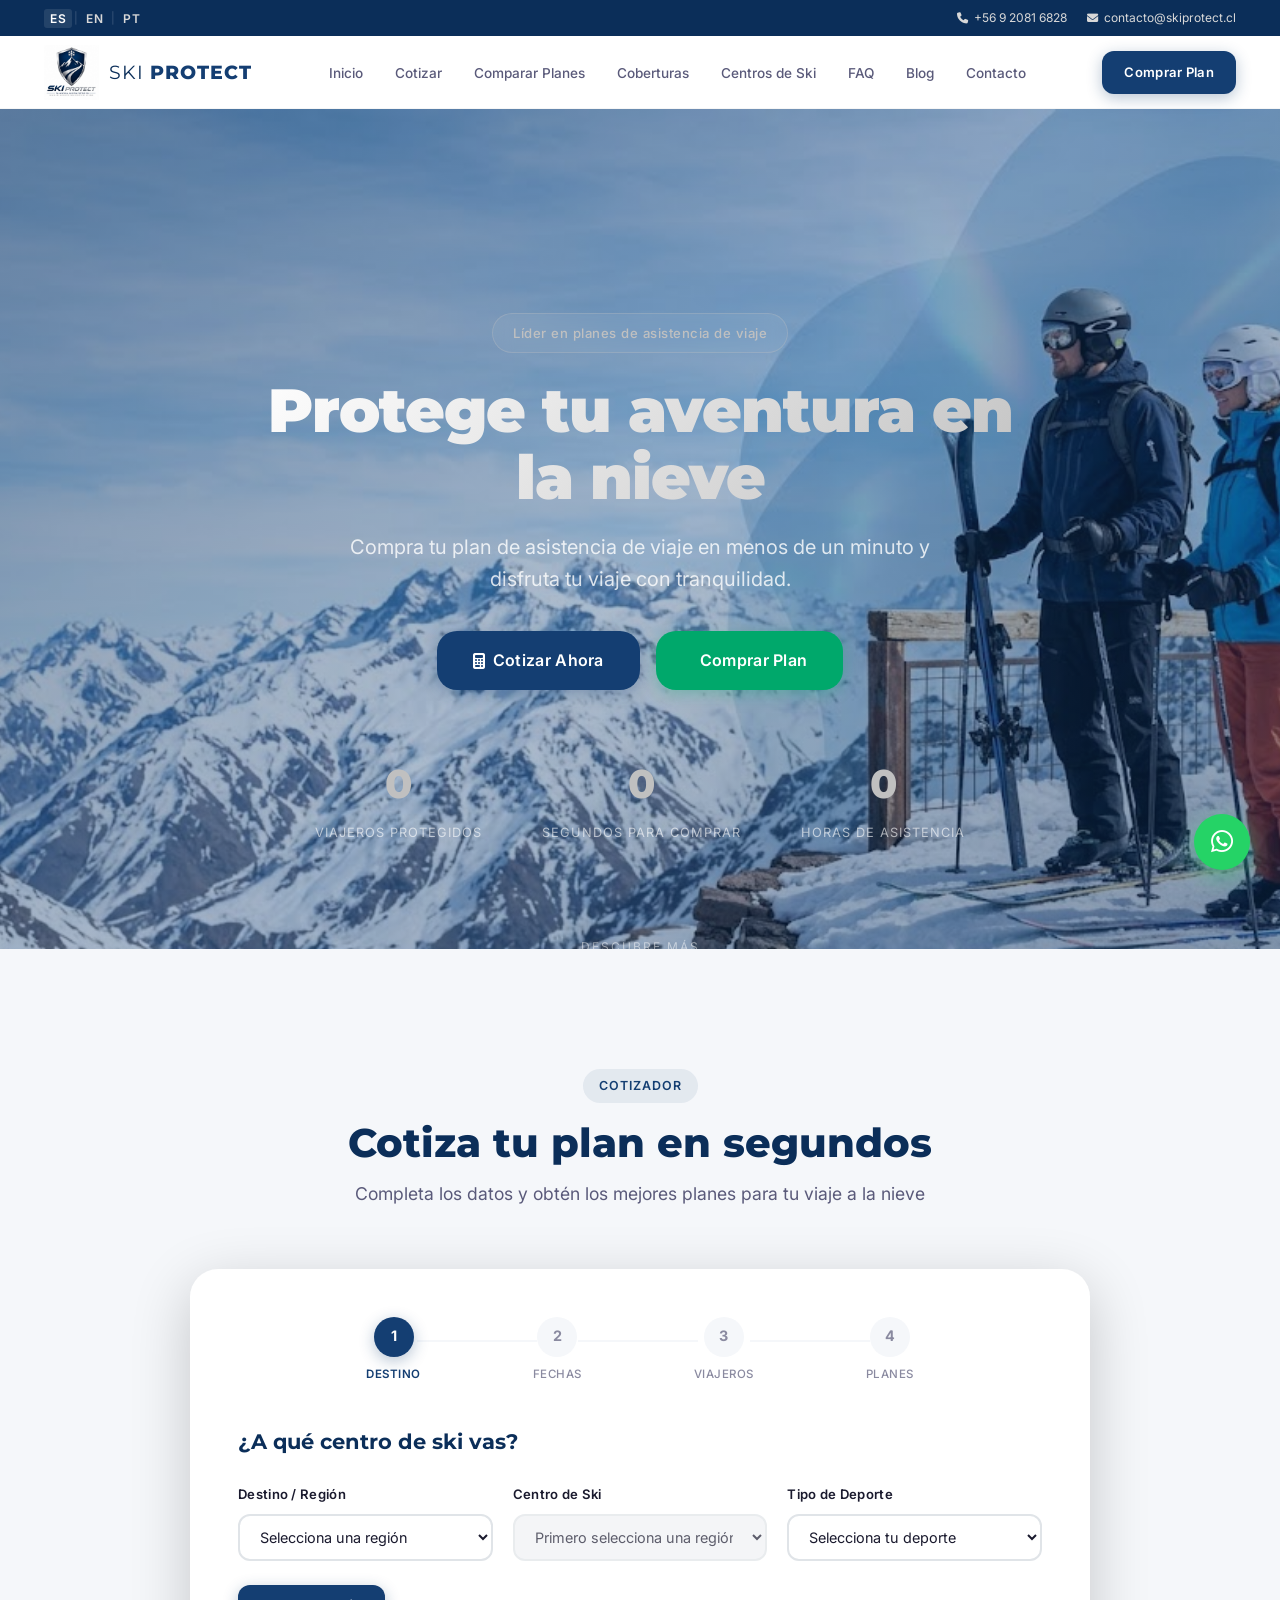
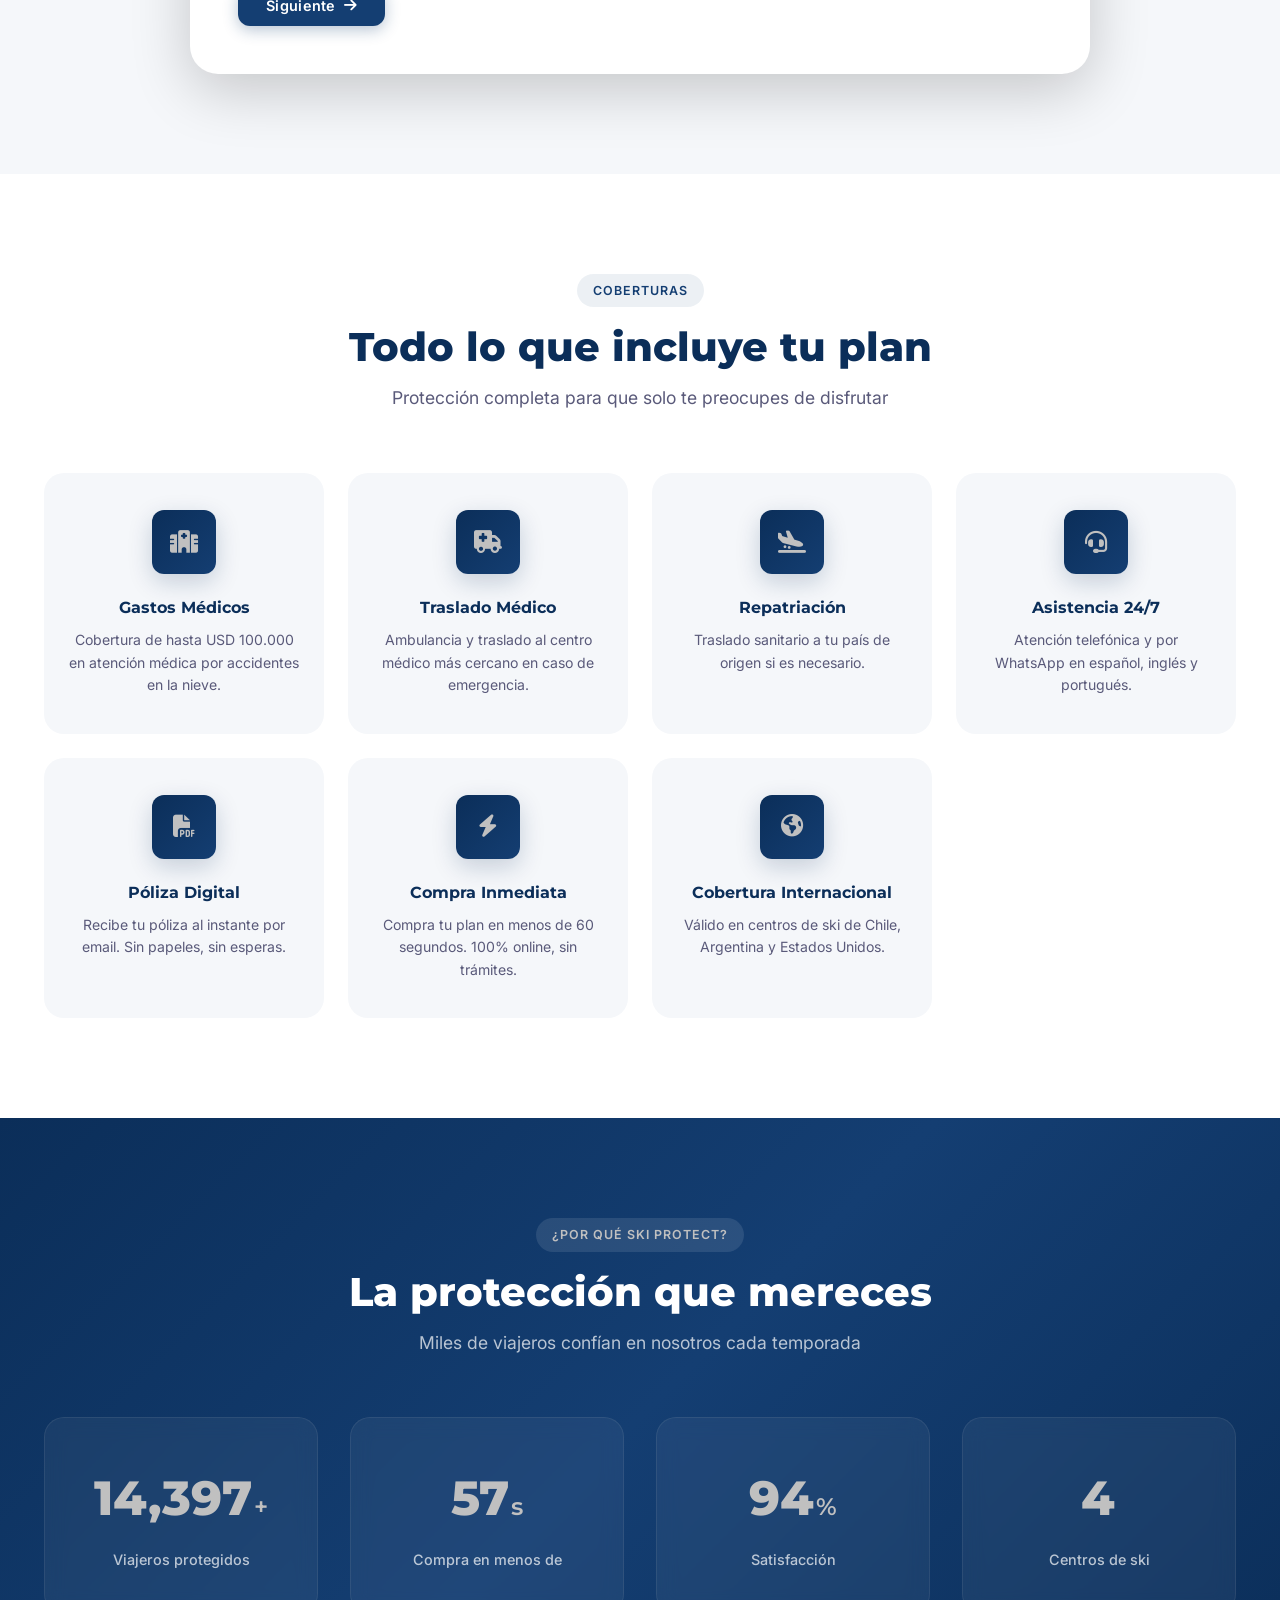
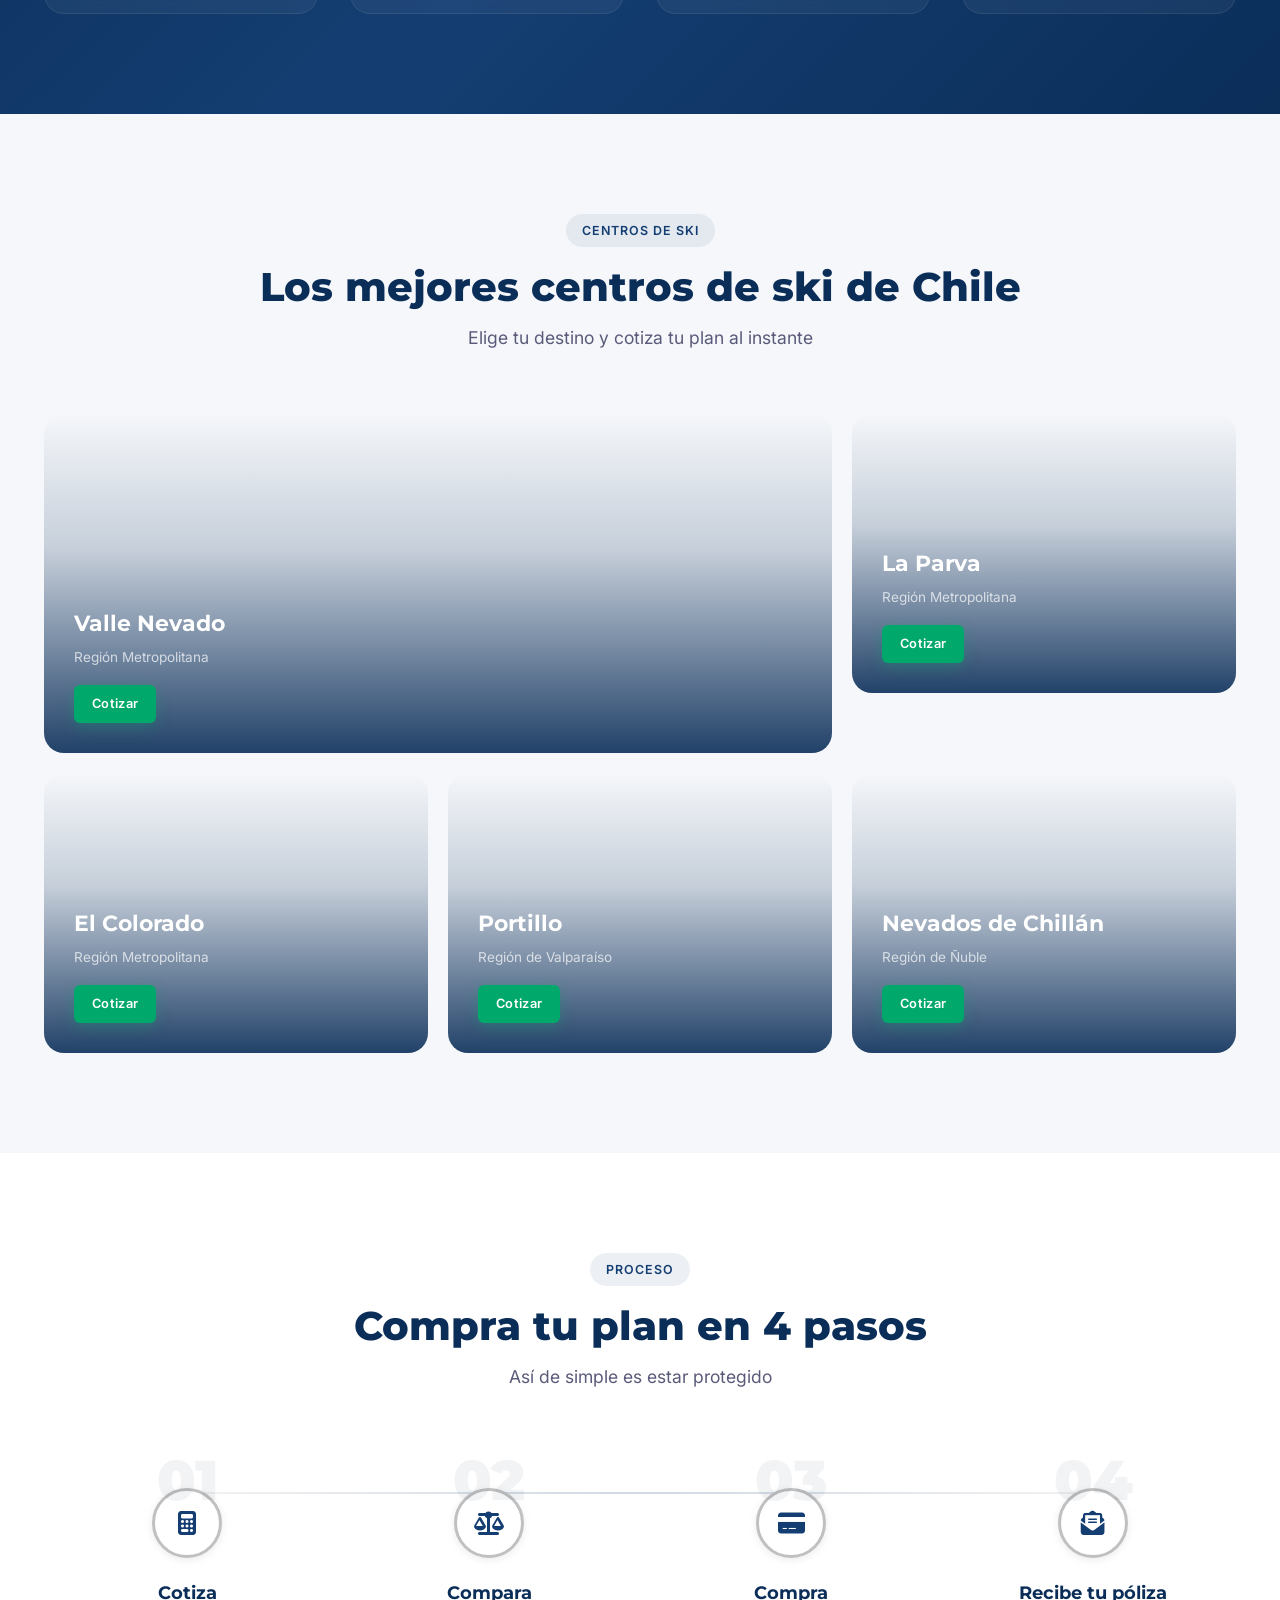
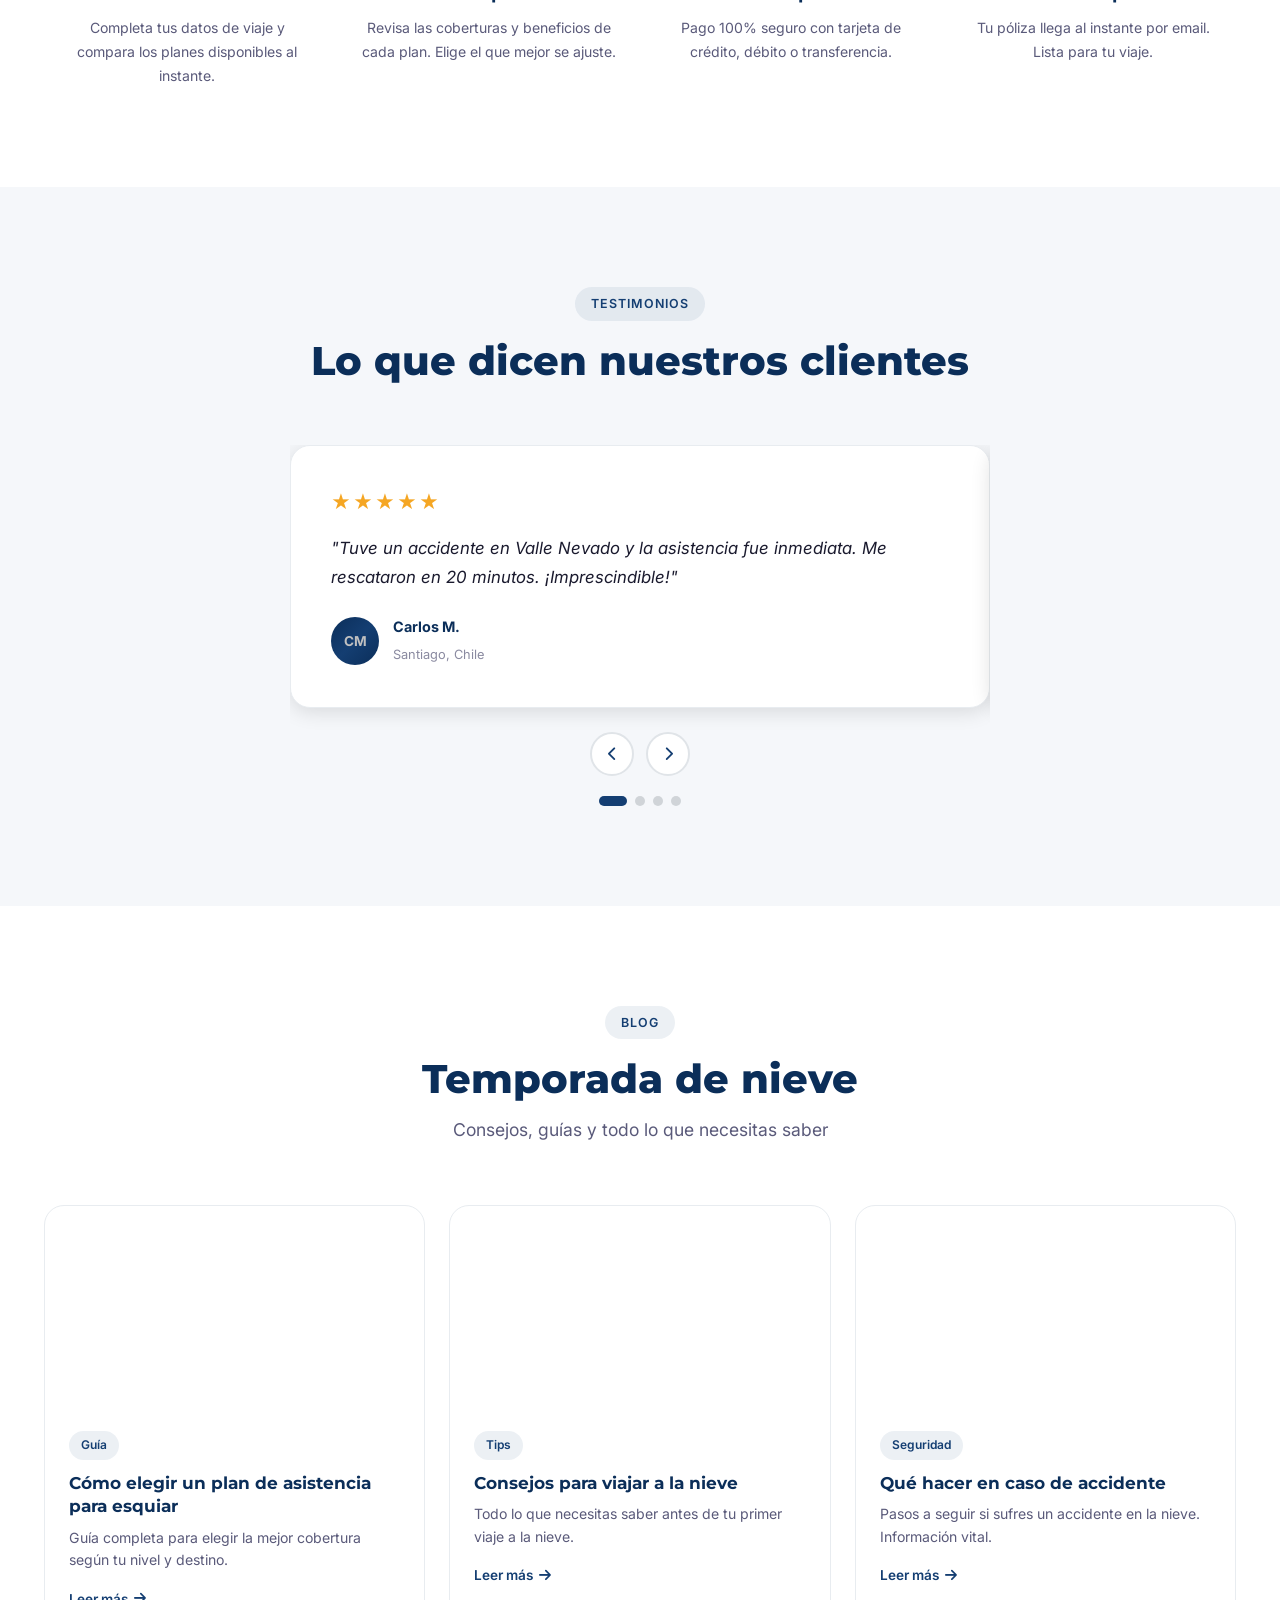
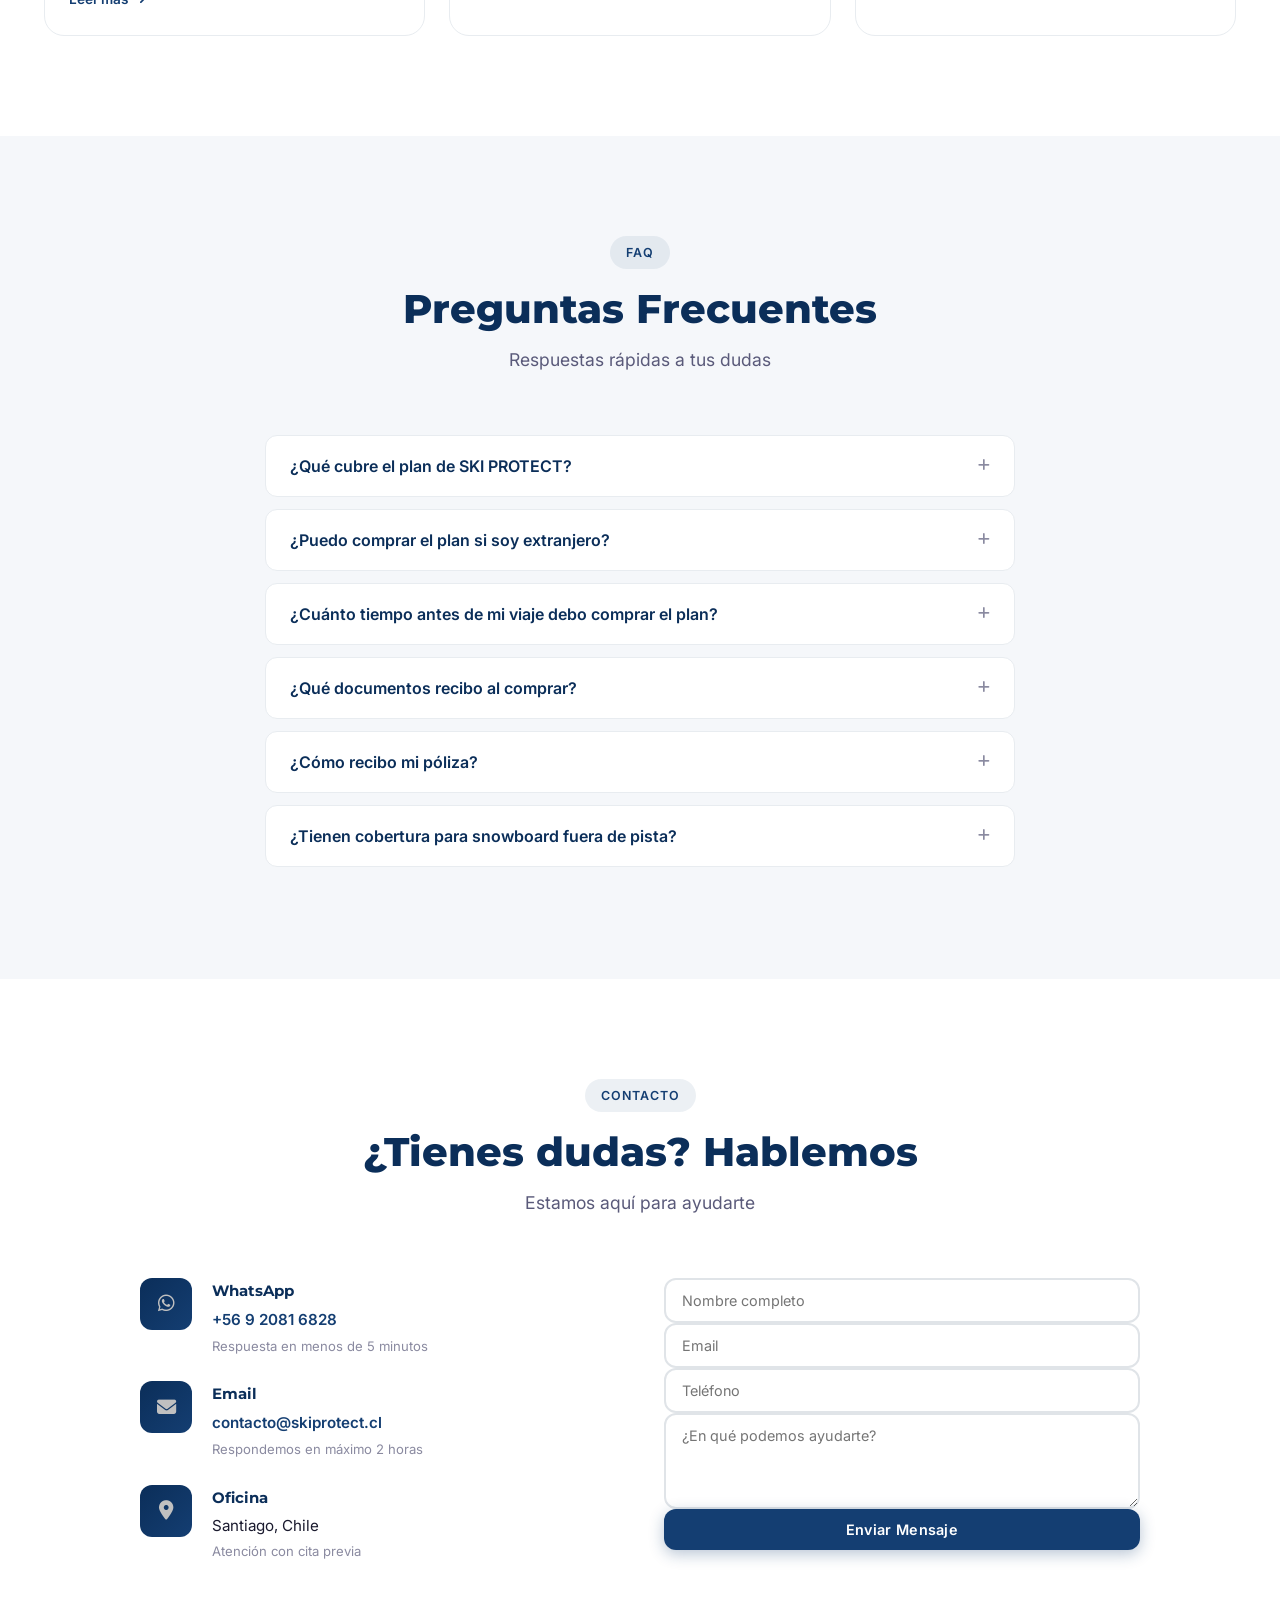
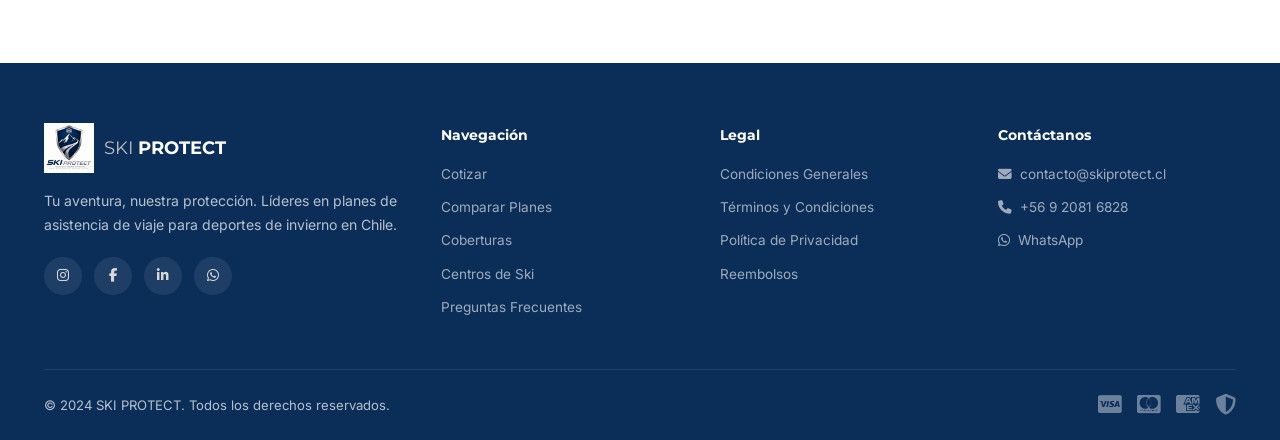
==== commit 1414fd17: "Agregar páginas legales: Condiciones Generales, Términos, Privacidad (Ley 19.628)" ====
--- a/index.html
+++ b/index.html
@@ -753,10 +753,10 @@
                 <div class="footer-links">
                     <h4>Legal</h4>
                     <ul>
-                        <li><a href="#">Términos y Condiciones</a></li>
-                        <li><a href="#">Política de Privacidad</a></li>
-                        <li><a href="#">Política de Cookies</a></li>
-                        <li><a href="#">Reembolsos</a></li>
+                        <li><a href="condiciones-generales.html">Condiciones Generales</a></li>
+                        <li><a href="terminos.html">Términos y Condiciones</a></li>
+                        <li><a href="privacidad.html">Política de Privacidad</a></li>
+                        <li><a href="condiciones-generales.html#reembolso">Reembolsos</a></li>
                     </ul>
                 </div>
                 <div class="footer-links">
